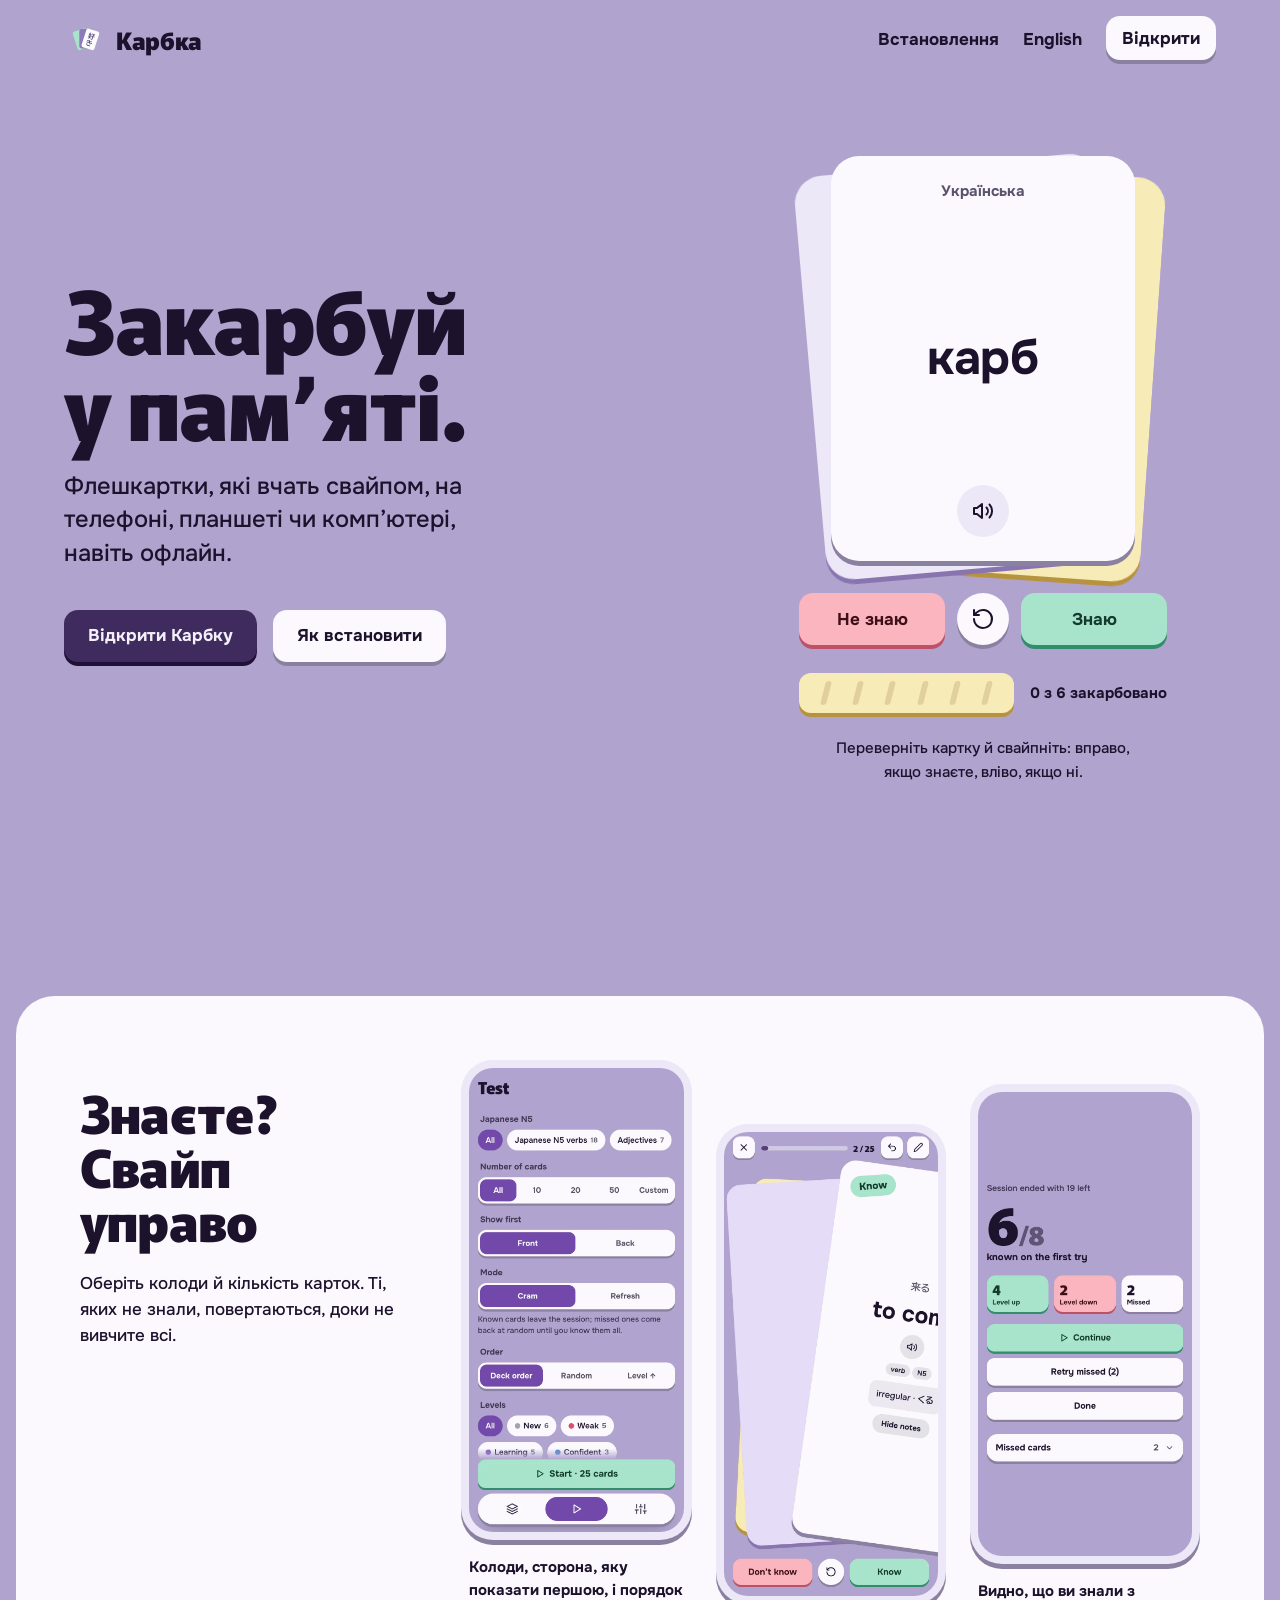
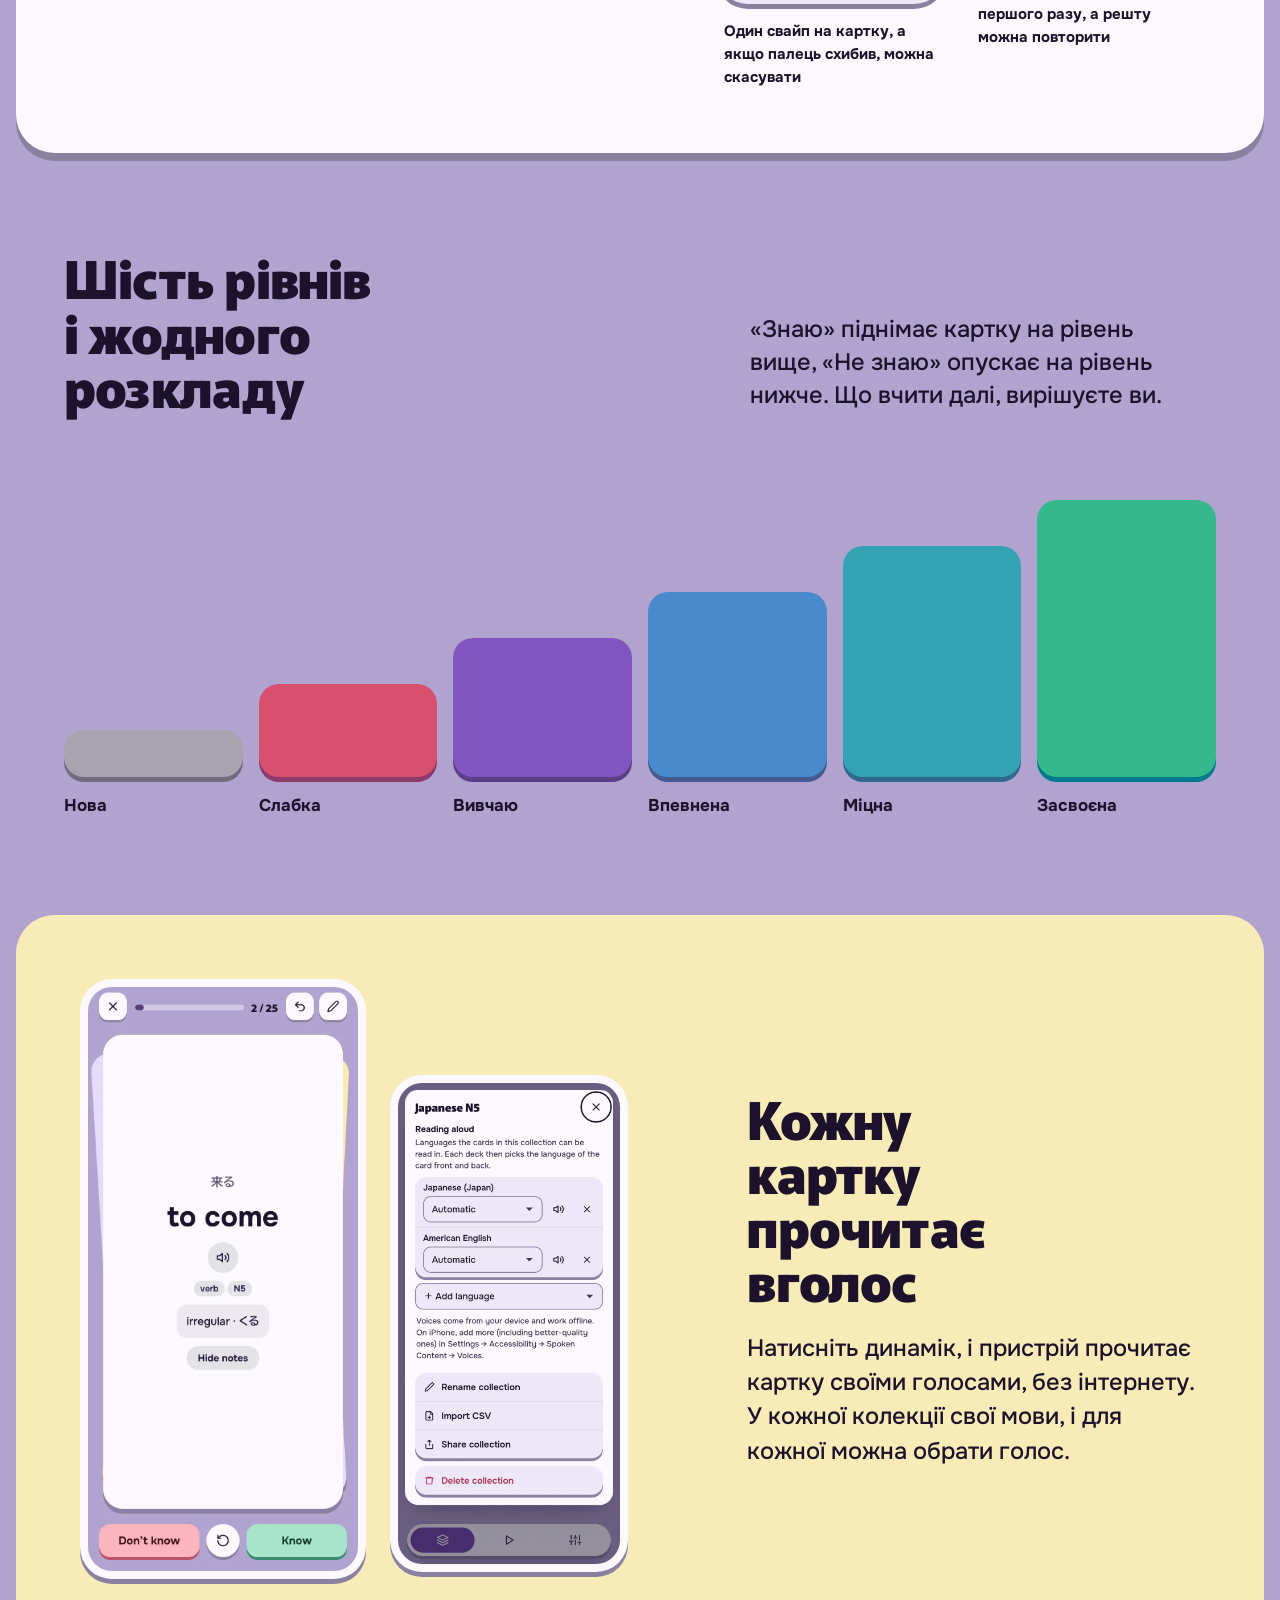
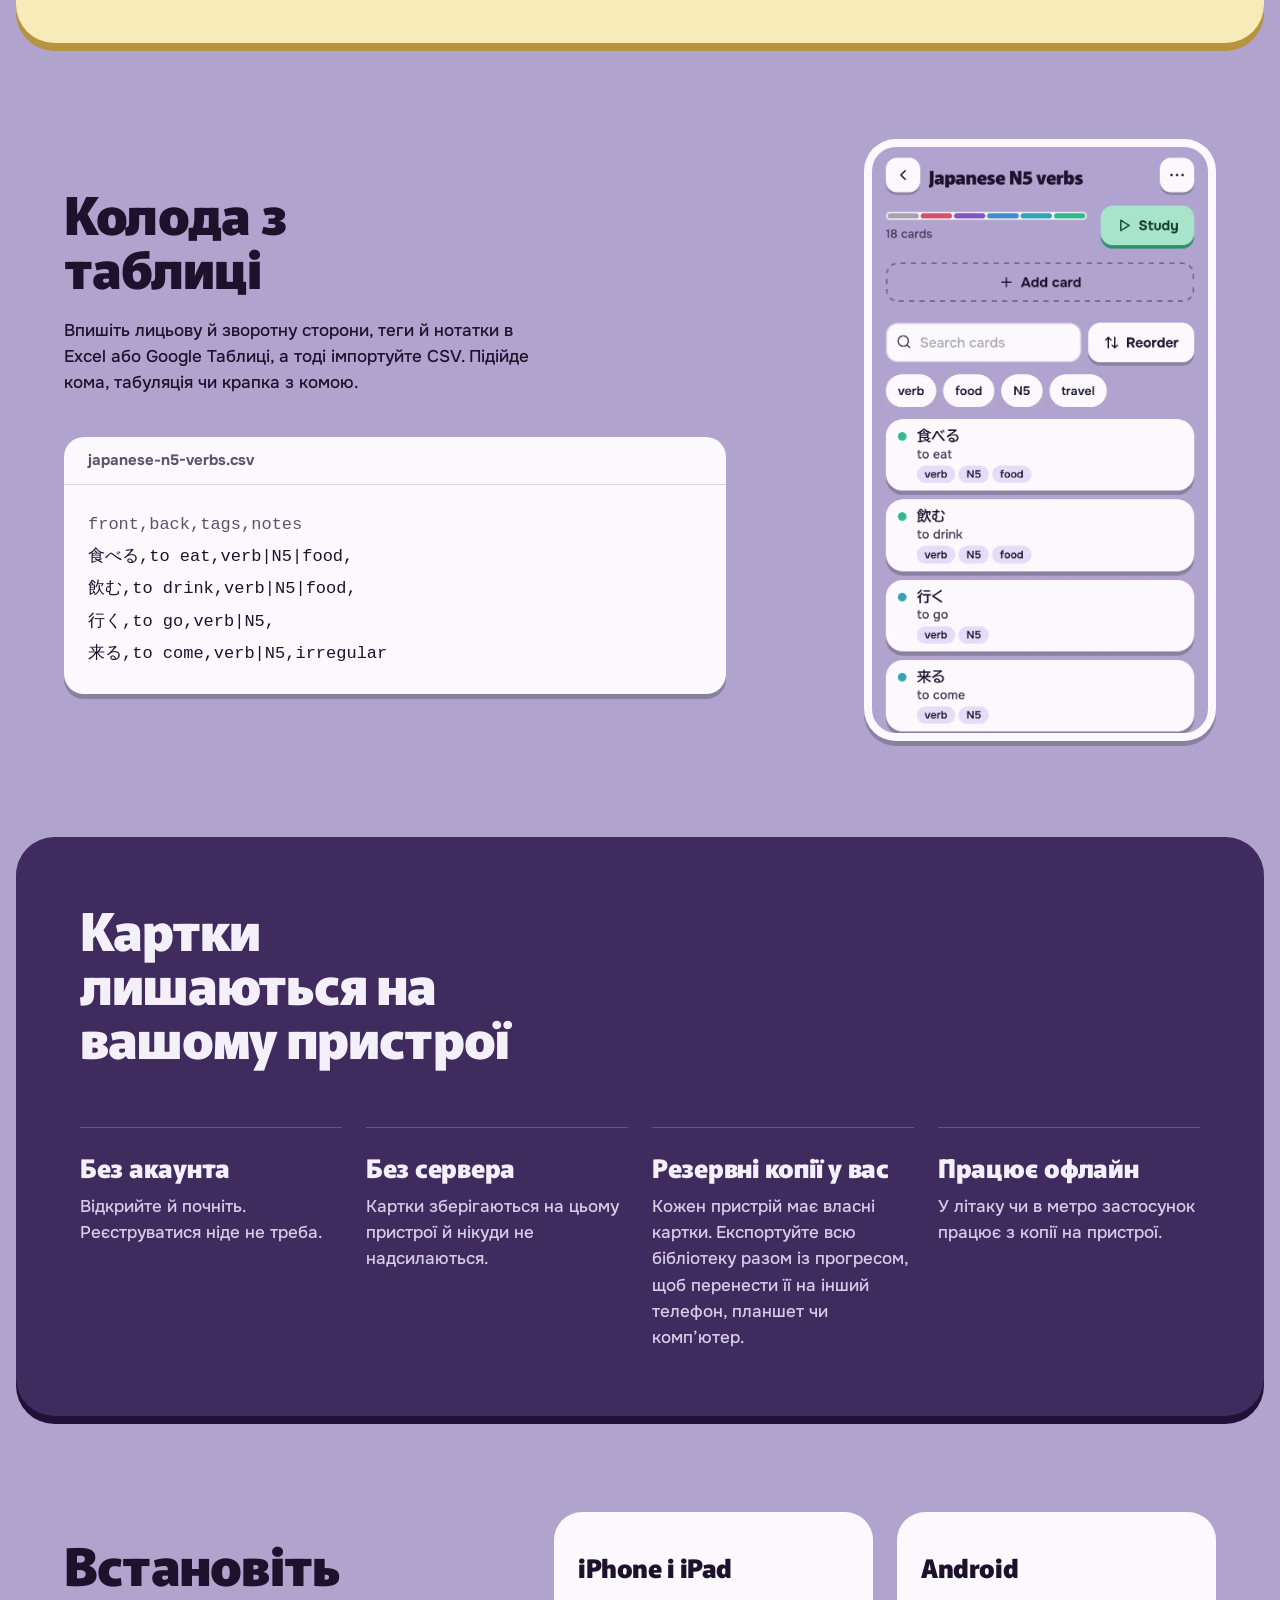
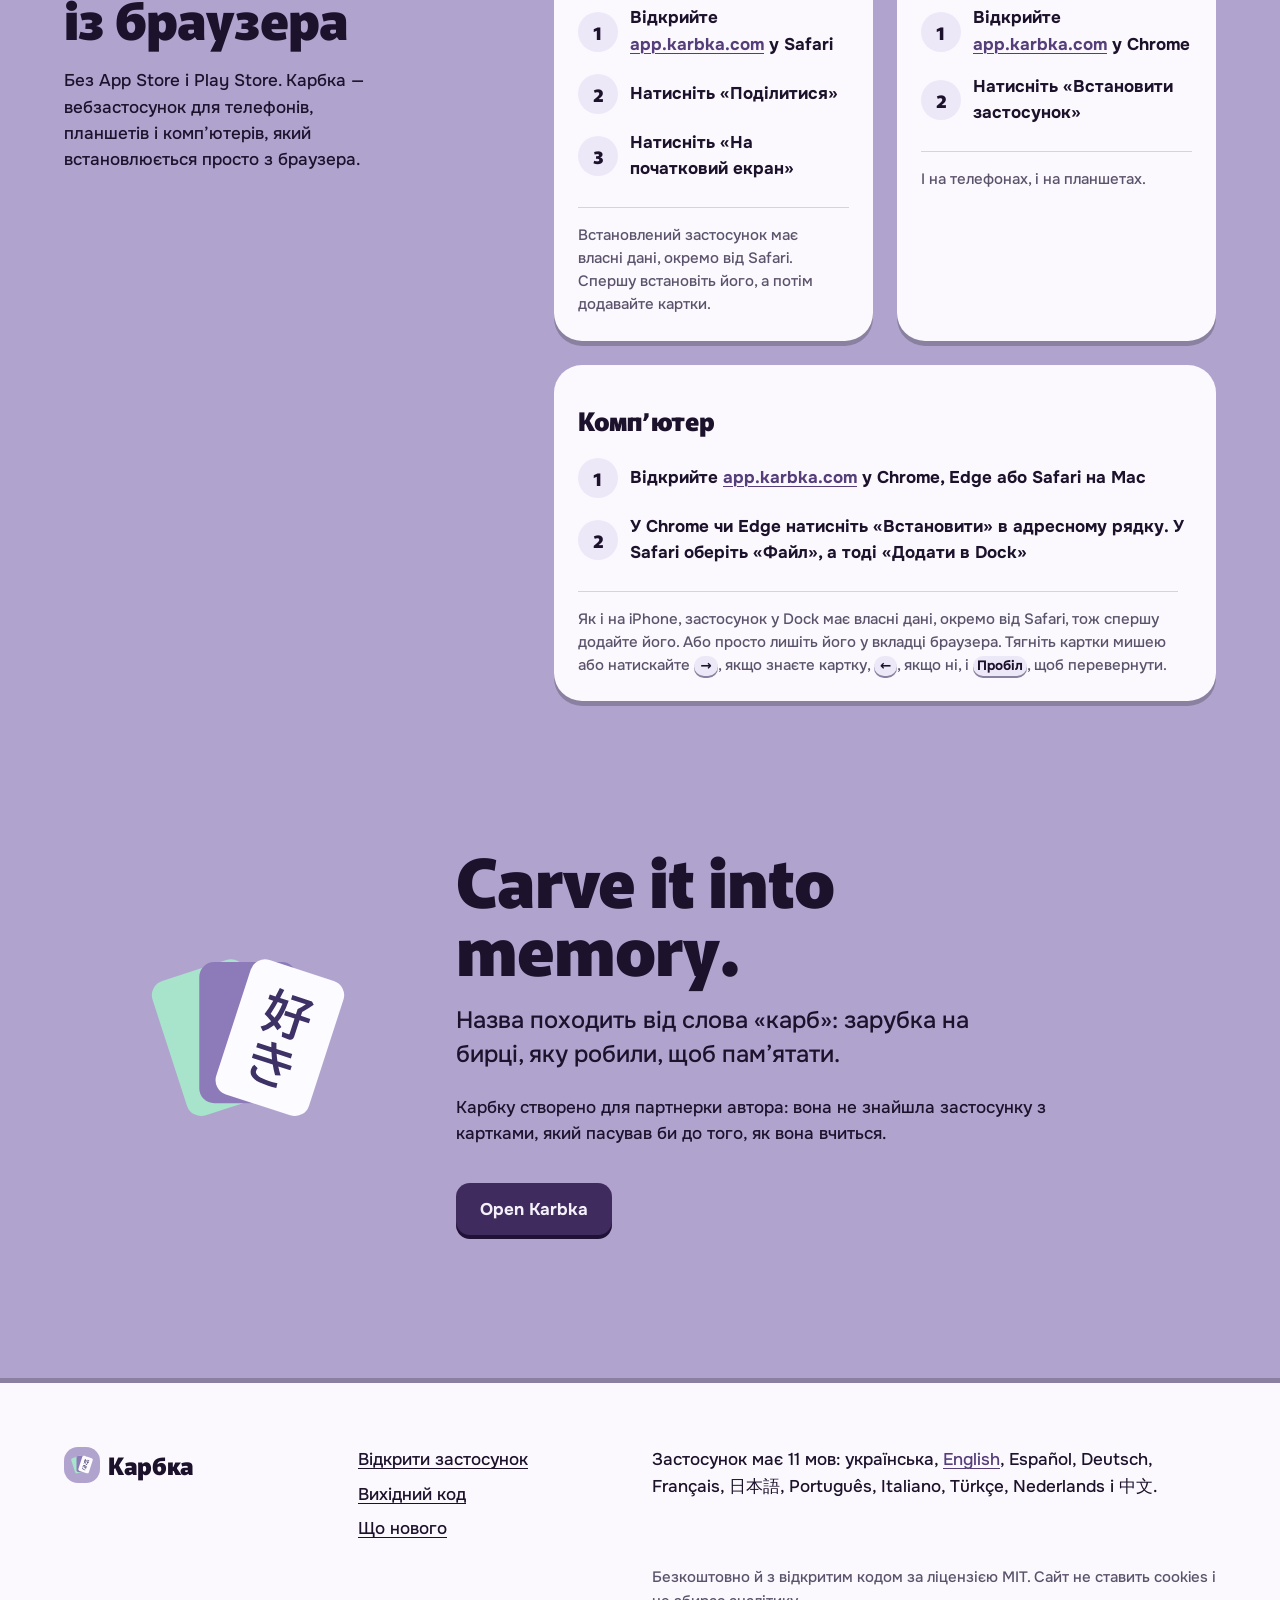
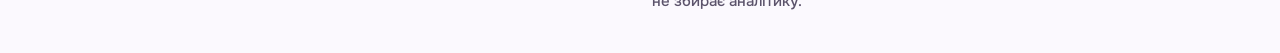
==== ua/index.html @ 61ed01a2 "Add the karbka.com landing page in English and Ukrainian A static page in the app's card-stock desig" ====
<!doctype html>
<html lang="uk">
<head>
  <meta charset="utf-8" />
  <meta name="viewport" content="width=device-width, initial-scale=1, viewport-fit=cover" />
  <title>Карбка, флешкартки, які вчать свайпом, навіть офлайн</title>
  <meta name="description" content="Карбка — безкоштовні флешкартки для телефона, планшета й компʼютера. Знаєте картку, свайп управо, не знаєте, вліво. Без акаунта, працює офлайн." />
  <meta name="robots" content="index, follow, max-image-preview:large, max-snippet:-1, max-video-preview:-1" />
  <meta name="author" content="Hlib Zinchenko" />
  <meta name="application-name" content="Карбка" />
  <meta name="apple-mobile-web-app-title" content="Карбка" />
  <meta name="format-detection" content="telephone=no" />
  <link rel="canonical" href="https://karbka.com/ua/" />
  <link rel="alternate" hreflang="en" href="https://karbka.com/" />
  <link rel="alternate" hreflang="uk" href="https://karbka.com/ua/" />
  <link rel="alternate" hreflang="x-default" href="https://karbka.com/" />
  <link rel="alternate" type="text/plain" href="/llms.txt" title="Karbka for language models" />
  <meta name="theme-color" content="#b0a3ce" />
  <meta name="color-scheme" content="light" />
  <link rel="icon" href="/favicon.svg" type="image/svg+xml" />
  <link rel="icon" href="/favicon.ico" sizes="32x32" />
  <link rel="apple-touch-icon" href="/img/apple-touch-icon-180x180.png" />
  <link rel="manifest" href="/site.webmanifest" />

  <meta property="og:type" content="website" />
  <meta property="og:site_name" content="Карбка" />
  <meta property="og:locale" content="uk_UA" />
  <meta property="og:locale:alternate" content="en_US" />
  <meta property="og:url" content="https://karbka.com/ua/" />
  <meta property="og:title" content="Карбка. Закарбуй у памʼяті." />
  <meta property="og:description" content="Флешкартки, які вчать свайпом, на телефоні, планшеті чи компʼютері, навіть офлайн. Безкоштовно, без акаунта, картки лишаються на вашому пристрої." />
  <meta property="og:image" content="https://karbka.com/img/og-image-uk.png" />
  <meta property="og:image:secure_url" content="https://karbka.com/img/og-image-uk.png" />
  <meta property="og:image:type" content="image/png" />
  <meta property="og:image:width" content="1200" />
  <meta property="og:image:height" content="630" />
  <meta property="og:image:alt" content="Карбка: три картки віялом, на верхній 好き, гасло «Закарбуй у памʼяті.» і слова Безкоштовно, Без акаунта, Офлайн." />
  <meta name="twitter:card" content="summary_large_image" />
  <meta name="twitter:title" content="Карбка. Закарбуй у памʼяті." />
  <meta name="twitter:description" content="Флешкартки, які вчать свайпом, на телефоні, планшеті чи компʼютері, навіть офлайн. Безкоштовно, без акаунта, картки лишаються на вашому пристрої." />
  <meta name="twitter:image" content="https://karbka.com/img/og-image-uk.png" />
  <meta name="twitter:image:alt" content="Карбка: три картки віялом, на верхній 好き, гасло «Закарбуй у памʼяті.» і слова Безкоштовно, Без акаунта, Офлайн." />

  <script type="application/ld+json">
  {
    "@context": "https://schema.org",
    "@graph": [
      {
        "@type": "WebSite",
        "@id": "https://karbka.com/#website",
        "url": "https://karbka.com/",
        "name": "Karbka",
        "alternateName": "Карбка",
        "inLanguage": [
          "en",
          "uk"
        ],
        "publisher": {
          "@id": "https://karbka.com/#author"
        }
      },
      {
        "@type": "WebPage",
        "@id": "https://karbka.com/ua/#webpage",
        "url": "https://karbka.com/ua/",
        "name": "Карбка, флешкартки, які вчать свайпом, навіть офлайн",
        "description": "Карбка — безкоштовні флешкартки для телефона, планшета й компʼютера. Знаєте картку, свайп управо, не знаєте, вліво. Без акаунта, працює офлайн.",
        "inLanguage": "uk",
        "isPartOf": {
          "@id": "https://karbka.com/#website"
        },
        "about": {
          "@id": "https://karbka.com/#app"
        },
        "mainEntity": {
          "@id": "https://karbka.com/#app"
        },
        "primaryImageOfPage": {
          "@type": "ImageObject",
          "url": "https://karbka.com/img/og-image-uk.png",
          "width": 1200,
          "height": 630
        },
        "dateModified": "2026-11-09"
      },
      {
        "@type": [
          "SoftwareApplication",
          "WebApplication"
        ],
        "@id": "https://karbka.com/#app",
        "name": "Карбка",
        "alternateName": "Karbka",
        "slogan": "Закарбуй у памʼяті.",
        "description": "Офлайн-флешкартки для телефонів, планшетів і компʼютерів, які встановлюються з браузера. Натисніть картку, щоб перевернути, і свайпніть управо, якщо знаєте, або вліво, якщо ні; на компʼютері тягніть мишею або натискайте стрілки. Без акаунта й без сервера: картки лишаються на вашому пристрої.",
        "url": "https://karbka.com/ua/",
        "installUrl": "https://app.karbka.com/",
        "applicationCategory": "EducationalApplication",
        "applicationSubCategory": "Flashcards",
        "operatingSystem": "iOS, iPadOS, Android, Windows, macOS, Linux",
        "browserRequirements": "Safari на iPhone і iPad, Chrome на телефонах і планшетах з Android, Chrome або Edge на компʼютері, Safari на Mac.",
        "isAccessibleForFree": true,
        "offers": {
          "@type": "Offer",
          "price": "0",
          "priceCurrency": "USD",
          "availability": "https://schema.org/InStock"
        },
        "featureList": [
          "Свайп управо, якщо знаєте картку, вліво, якщо ні, зі скасуванням",
          "Працює на телефонах, планшетах і компʼютерах; на компʼютері — мишею або з клавіатури",
          "Режим зубріння повертає пропущені картки, доки не вивчите всі",
          "Шість рівнів картки, від нової до засвоєної, без жорсткого розкладу",
          "Картки читаються вголос голосами пристрою, офлайн",
          "Колоди в колекціях, до 999 карток у колоді",
          "Імпорт і експорт CSV з Excel або Google Таблиць",
          "Резервна копія всієї бібліотеки з прогресом в одному файлі",
          "Працює офлайн, без акаунта й без сервера",
          "Інтерфейс 11 мовами"
        ],
        "inLanguage": [
          "en",
          "uk",
          "es",
          "de",
          "fr",
          "ja",
          "pt",
          "it",
          "tr",
          "nl",
          "zh"
        ],
        "image": "https://karbka.com/img/og-image-uk.png",
        "screenshot": [
          {
            "@type": "ImageObject",
            "url": "https://karbka.com/img/test-swipe.webp",
            "width": 390,
            "height": 844,
            "caption": "Картку свайпають управо, на ній позначка Know"
          },
          {
            "@type": "ImageObject",
            "url": "https://karbka.com/img/test-setup.webp",
            "width": 390,
            "height": 844,
            "caption": "Налаштування тесту: колоди, кількість карток, перша сторона, режим і порядок"
          },
          {
            "@type": "ImageObject",
            "url": "https://karbka.com/img/summary.webp",
            "width": 390,
            "height": 844,
            "caption": "Підсумок тесту: що ви знали з першого разу"
          },
          {
            "@type": "ImageObject",
            "url": "https://karbka.com/img/test-back.webp",
            "width": 390,
            "height": 844,
            "caption": "Зворот картки з кнопкою динаміка, тегами й нотаткою"
          },
          {
            "@type": "ImageObject",
            "url": "https://karbka.com/img/collection-settings.webp",
            "width": 390,
            "height": 844,
            "caption": "Налаштування колекції: мова й голос для кожної"
          },
          {
            "@type": "ImageObject",
            "url": "https://karbka.com/img/deck.webp",
            "width": 390,
            "height": 844,
            "caption": "Колода, імпортована з CSV, кожна картка зі своїми тегами"
          }
        ],
        "license": "https://opensource.org/licenses/MIT",
        "author": {
          "@id": "https://karbka.com/#author"
        },
        "publisher": {
          "@id": "https://karbka.com/#author"
        },
        "sameAs": [
          "https://app.karbka.com/",
          "https://github.com/hlib-zinchenko/karbka"
        ]
      },
      {
        "@type": "SoftwareSourceCode",
        "@id": "https://karbka.com/#source",
        "name": "Karbka source code",
        "codeRepository": "https://github.com/hlib-zinchenko/karbka",
        "programmingLanguage": [
          "TypeScript",
          "Svelte"
        ],
        "license": "https://opensource.org/licenses/MIT",
        "author": {
          "@id": "https://karbka.com/#author"
        },
        "targetProduct": {
          "@id": "https://karbka.com/#app"
        }
      },
      {
        "@type": "Person",
        "@id": "https://karbka.com/#author",
        "name": "Hlib Zinchenko",
        "url": "https://github.com/hlib-zinchenko"
      }
    ]
  }
  </script>

  <link rel="preload" href="/fonts/murecho-cyrillic-wght-normal.woff2" as="font" type="font/woff2" crossorigin />
  <link rel="preload" href="/fonts/onest-cyrillic-wght-normal.woff2" as="font" type="font/woff2" crossorigin />
  <link rel="stylesheet" href="/styles.css" />
  <script>document.documentElement.classList.add('js');</script>
  <script src="/site.js" defer></script>
</head>
<body>
  <a class="skip" href="#main">Перейти до змісту</a>

  <header class="nav wrap">
    <a class="brand" href="/ua/" aria-label="Карбка, головна">
      <img src="/img/icon.svg" width="44" height="44" alt="" />
      <span>Карбка</span>
    </a>
    <nav class="nav-links" aria-label="Головне">
      <a class="nav-install" href="#install">Встановлення</a>
      <a class="nav-lang" href="/" hreflang="en" lang="en">English</a>
      <a class="btn btn-small" href="https://app.karbka.com/">Відкрити</a>
    </nav>
  </header>

  <main id="main">
    <!-- Hero: the headline beside a deck the visitor can study. Ukrainian copy of /index.html; keep the two in step. -->
    <section class="hero wrap" aria-labelledby="hero-h">
      <div class="hero-copy">
        <h1 id="hero-h">Закарбуй у памʼяті.</h1>
        <p class="lede">Флешкартки, які вчать свайпом, на телефоні, планшеті чи компʼютері, навіть офлайн.</p>
        <div class="actions">
          <a class="btn btn-primary" href="https://app.karbka.com/">Відкрити Карбку</a>
          <a class="btn" href="#install">Як встановити</a>
        </div>
      </div>

      <figure class="demo" data-demo>
        <div class="deck" data-deck data-back-lang="uk-UA">
          <div class="card" data-lang="uk-UA">
            <div class="card-inner">
              <div class="face face-front">
                <span class="card-lang">Українська</span>
                <span class="card-word">карб</span>
              </div>
              <div class="face face-back">
                <span class="card-hint">карб</span>
                <span class="card-word card-word-back">зарубка на бирці, щоб памʼятати</span>
                <span class="tags"><span>іменник</span></span>
              </div>
            </div>
          </div>
          <div class="card" data-lang="ja-JP">
            <div class="card-inner">
              <div class="face face-front">
                <span class="card-lang">Японська</span>
                <span class="card-word" lang="ja">好き</span>
              </div>
              <div class="face face-back">
                <span class="card-hint" lang="ja">すき</span>
                <span class="card-word card-word-back">улюблений, до вподоби</span>
                <span class="tags"><span>прикметник</span><span>N5</span></span>
              </div>
            </div>
          </div>
          <div class="card" data-lang="es-ES">
            <div class="card-inner">
              <div class="face face-front">
                <span class="card-lang">Іспанська</span>
                <span class="card-word" lang="es">recordar</span>
              </div>
              <div class="face face-back">
                <span class="card-hint" lang="es">recordar</span>
                <span class="card-word card-word-back">памʼятати, згадувати</span>
                <span class="tags"><span>дієслово</span></span>
              </div>
            </div>
          </div>
          <div class="card" data-lang="de-DE">
            <div class="card-inner">
              <div class="face face-front">
                <span class="card-lang">Німецька</span>
                <span class="card-word" lang="de">das Gedächtnis</span>
              </div>
              <div class="face face-back">
                <span class="card-hint" lang="de">das Gedächtnis</span>
                <span class="card-word card-word-back">памʼять</span>
                <span class="tags"><span>іменник</span></span>
              </div>
            </div>
          </div>
          <div class="card" data-lang="fr-FR">
            <div class="card-inner">
              <div class="face face-front">
                <span class="card-lang">Французька</span>
                <span class="card-word" lang="fr">par cœur</span>
              </div>
              <div class="face face-back">
                <span class="card-hint" lang="fr">par cœur</span>
                <span class="card-word card-word-back">напамʼять</span>
                <span class="tags"><span>вираз</span></span>
              </div>
            </div>
          </div>
          <div class="card" data-lang="en-US">
            <div class="card-inner">
              <div class="face face-front">
                <span class="card-lang">Англійська</span>
                <span class="card-word" lang="en">carve into memory</span>
              </div>
              <div class="face face-back">
                <span class="card-hint" lang="en">carve into memory</span>
                <span class="card-word card-word-back">закарбувати</span>
                <span class="tags"><span>дієслово</span></span>
              </div>
            </div>
          </div>

          <div class="deck-done" data-done hidden>
            <p class="deck-done-title">Усі шість закарбовано.</p>
            <p>Тепер створіть колоду зі своїх слів.</p>
            <button class="btn btn-mint" type="button" data-restart>Ще раз</button>
          </div>

          <button class="speak" type="button" data-speak aria-label="Прочитати картку вголос" hidden>
            <svg viewBox="0 0 24 24" width="24" height="24" aria-hidden="true"><path d="M11 5 6 9H3v6h3l5 4z" /><path d="M15.5 8.5a5 5 0 0 1 0 7" /><path d="M18.5 5.5a9.5 9.5 0 0 1 0 13" /></svg>
          </button>
        </div>

        <div class="demo-controls" data-controls>
          <button class="btn btn-rose" type="button" data-answer="miss">Не знаю</button>
          <button class="btn btn-round" type="button" data-flip aria-label="Перевернути картку">
            <svg viewBox="0 0 24 24" width="24" height="24" aria-hidden="true"><path d="M3 12a9 9 0 1 0 2.6-6.4L3 8" /><path d="M3 3v5h5" /></svg>
          </button>
          <button class="btn btn-mint" type="button" data-answer="know">Знаю</button>
        </div>

        <div class="tally" data-tally role="progressbar" aria-label="Закарбовані картки" aria-valuemin="0" aria-valuemax="6" aria-valuenow="0">
          <div class="stick" data-stick aria-hidden="true"></div>
          <span class="tally-count" data-count>0 з 6 закарбовано</span>
        </div>

        <figcaption>Переверніть картку й свайпніть: вправо, якщо знаєте, вліво, якщо ні.</figcaption>
        <p class="visually-hidden" aria-live="polite" data-status></p>
      </figure>
    </section>

    <!-- A study session, in the app's own screenshots. -->
    <section class="sheet study" aria-labelledby="study-h">
      <div class="study-head">
        <h2 id="study-h">Знаєте? Свайп управо</h2>
        <p>Оберіть колоди й кількість карток. Ті, яких не знали, повертаються, доки не вивчите всі.</p>
      </div>
      <ol class="shots">
        <li>
          <figure class="shot">
            <img src="/img/test-setup.webp" width="390" height="844" loading="lazy" alt="Налаштування тесту: колоди, кількість карток, перша сторона, режим і порядок" />
          </figure>
          <p class="shot-caption">Колоди, сторона, яку показати першою, і порядок</p>
        </li>
        <li>
          <figure class="shot">
            <img src="/img/test-swipe.webp" width="390" height="844" loading="lazy" alt="Картку свайпають управо, на ній позначка Know" />
          </figure>
          <p class="shot-caption">Один свайп на картку, а якщо палець схибив, можна скасувати</p>
        </li>
        <li>
          <figure class="shot">
            <img src="/img/summary.webp" width="390" height="844" loading="lazy" alt="Підсумок: 6 з 8 знали з першого разу, кнопки Continue і Retry missed" />
          </figure>
          <p class="shot-caption">Видно, що ви знали з першого разу, а решту можна повторити</p>
        </li>
      </ol>
    </section>

    <!-- The six levels, drawn as the stairs a card climbs. -->
    <section class="levels wrap" aria-labelledby="levels-h">
      <div class="levels-head">
        <h2 id="levels-h">Шість рівнів і жодного розкладу</h2>
        <p>«Знаю» піднімає картку на рівень вище, «Не знаю» опускає на рівень нижче. Що вчити далі, вирішуєте ви.</p>
      </div>
      <ol class="stairs" aria-label="Рівні картки, від нової до засвоєної">
        <li style="--n: 1" class="lv lv0"><span class="step" aria-hidden="true"></span><span class="step-name">Нова</span></li>
        <li style="--n: 2" class="lv lv1"><span class="step" aria-hidden="true"></span><span class="step-name">Слабка</span></li>
        <li style="--n: 3" class="lv lv2"><span class="step" aria-hidden="true"></span><span class="step-name">Вивчаю</span></li>
        <li style="--n: 4" class="lv lv3"><span class="step" aria-hidden="true"></span><span class="step-name">Впевнена</span></li>
        <li style="--n: 5" class="lv lv4"><span class="step" aria-hidden="true"></span><span class="step-name">Міцна</span></li>
        <li style="--n: 6" class="lv lv5"><span class="step" aria-hidden="true"></span><span class="step-name">Засвоєна</span></li>
      </ol>
    </section>

    <!-- Reading aloud. -->
    <section class="sheet sheet-butter aloud" aria-labelledby="aloud-h">
      <div class="aloud-shots">
        <figure class="shot shot-lead">
          <img src="/img/test-back.webp" width="390" height="844" loading="lazy" alt="Зворот картки: to come, кнопка динаміка, теги й нотатка" />
        </figure>
        <figure class="shot shot-side">
          <img src="/img/collection-settings.webp" width="390" height="844" loading="lazy" alt="Налаштування колекції: японська й американська англійська, для кожної свій голос" />
        </figure>
      </div>
      <div class="aloud-copy">
        <h2 id="aloud-h">Кожну картку прочитає вголос</h2>
        <p>Натисніть динамік, і пристрій прочитає картку своїми голосами, без інтернету. У кожної колекції свої мови, і для кожної можна обрати голос.</p>
      </div>
    </section>

    <!-- CSV import: the file, and the deck it becomes. -->
    <section class="csv wrap" aria-labelledby="csv-h">
      <div class="csv-head">
        <h2 id="csv-h">Колода з таблиці</h2>
        <p>Впишіть лицьову й зворотну сторони, теги й нотатки в Excel або Google Таблиці, а тоді імпортуйте CSV. Підійде кома, табуляція чи крапка з комою.</p>
      </div>
      <figure class="csv-file">
        <figcaption>japanese-n5-verbs.csv</figcaption>
        <pre><code><span class="csv-row csv-header">front,back,tags,notes</span>
<span class="csv-row" lang="ja">食べる,to eat,verb|N5|food,</span>
<span class="csv-row" lang="ja">飲む,to drink,verb|N5|food,</span>
<span class="csv-row" lang="ja">行く,to go,verb|N5,</span>
<span class="csv-row" lang="ja">来る,to come,verb|N5,irregular</span></code></pre>
      </figure>
      <figure class="shot shot-deck">
        <img src="/img/deck.webp" width="390" height="844" loading="lazy" alt="Імпортована колода японських дієслів N5: to eat, to drink, to go, to come, кожне зі своїми тегами" />
      </figure>
    </section>

    <!-- Privacy, in plain facts. -->
    <section class="sheet sheet-plum private" aria-labelledby="private-h">
      <h2 id="private-h">Картки лишаються на вашому пристрої</h2>
      <dl class="facts">
        <div>
          <dt>Без акаунта</dt>
          <dd>Відкрийте й почніть. Реєструватися ніде не треба.</dd>
        </div>
        <div>
          <dt>Без сервера</dt>
          <dd>Картки зберігаються на цьому пристрої й нікуди не надсилаються.</dd>
        </div>
        <div>
          <dt>Резервні копії у вас</dt>
          <dd>Кожен пристрій має власні картки. Експортуйте всю бібліотеку разом із прогресом, щоб перенести її на інший телефон, планшет чи компʼютер.</dd>
        </div>
        <div>
          <dt>Працює офлайн</dt>
          <dd>У літаку чи в метро застосунок працює з копії на пристрої.</dd>
        </div>
      </dl>
    </section>

    <!-- Install: the job of the page. -->
    <section class="install wrap" id="install" aria-labelledby="install-h">
      <div class="install-head">
        <h2 id="install-h">Встановіть із браузера</h2>
        <p>Без App Store і Play Store. Карбка — вебзастосунок для телефонів, планшетів і компʼютерів, який встановлюється просто з браузера.</p>
      </div>
      <div class="platforms">
        <section class="panel platform" aria-labelledby="ios-h">
          <h3 id="ios-h">iPhone і iPad</h3>
          <ol class="steps">
            <li><span>Відкрийте <a href="https://app.karbka.com/">app.karbka.com</a> у Safari</span></li>
            <li><span>Натисніть «Поділитися»</span></li>
            <li><span>Натисніть «На початковий екран»</span></li>
          </ol>
          <p class="platform-note">Встановлений застосунок має власні дані, окремо від Safari. Спершу встановіть його, а потім додавайте картки.</p>
        </section>
        <section class="panel platform" aria-labelledby="android-h">
          <h3 id="android-h">Android</h3>
          <ol class="steps">
            <li><span>Відкрийте <a href="https://app.karbka.com/">app.karbka.com</a> у Chrome</span></li>
            <li><span>Натисніть «Встановити застосунок»</span></li>
          </ol>
          <p class="platform-note">І на телефонах, і на планшетах.</p>
        </section>
        <section class="panel platform platform-wide" aria-labelledby="computer-h">
          <h3 id="computer-h">Компʼютер</h3>
          <ol class="steps">
            <li><span>Відкрийте <a href="https://app.karbka.com/">app.karbka.com</a> у Chrome, Edge або Safari на Mac</span></li>
            <li><span>У Chrome чи Edge натисніть «Встановити» в адресному рядку. У Safari оберіть «Файл», а тоді «Додати в Dock»</span></li>
          </ol>
          <p class="platform-note">Як і на iPhone, застосунок у Dock має власні дані, окремо від Safari, тож спершу додайте його. Або просто лишіть його у вкладці браузера. Тягніть картки мишею або натискайте <kbd>→</kbd>, якщо знаєте картку, <kbd>←</kbd>, якщо ні, і <kbd>Пробіл</kbd>, щоб перевернути.</p>
        </section>
      </div>
    </section>

    <!-- Close: the name, and the action once more. -->
    <section class="close wrap" aria-labelledby="close-h">
      <img class="close-icon" src="/img/icon.svg" width="240" height="240" alt="" loading="lazy" />
      <div class="close-copy">
        <h2 id="close-h" lang="en">Carve it into memory.</h2>
        <p class="close-name">Назва походить від слова «карб»: зарубка на бирці, яку робили, щоб памʼятати.</p>
        <p>Карбку створено для партнерки автора: вона не знайшла застосунку з картками, який пасував би до того, як вона вчиться.</p>
        <a class="btn btn-primary" href="https://app.karbka.com/">Open Karbka</a>
      </div>
    </section>
  </main>

  <footer class="footer">
    <div class="wrap footer-inner">
      <a class="brand" href="/ua/" aria-label="Карбка, головна">
        <img src="/img/icon.svg" width="36" height="36" alt="" />
        <span>Карбка</span>
      </a>
      <ul class="footer-links">
        <li><a href="https://app.karbka.com/">Відкрити застосунок</a></li>
        <li><a href="https://github.com/hlib-zinchenko/karbka">Вихідний код</a></li>
        <li><a href="https://github.com/hlib-zinchenko/karbka/releases">Що нового</a></li>
      </ul>
      <p class="footer-langs">Застосунок має 11 мов: українська, <a href="/" hreflang="en" lang="en">English</a>, <span lang="es">Español</span>, <span lang="de">Deutsch</span>, <span lang="fr">Français</span>, <span lang="ja">日本語</span>, <span lang="pt">Português</span>, <span lang="it">Italiano</span>, <span lang="tr">Türkçe</span>, <span lang="nl">Nederlands</span> і <span lang="zh">中文</span>.</p>
      <p class="footer-small">Безкоштовно й з відкритим кодом за ліцензією MIT. Сайт не ставить cookies і не збирає аналітику.</p>
    </div>
  </footer>
</body>
</html>
---- styles.css ----
/* Hallmark · v2.0.0 · theme: custom · idea: "a table of card stock: every section is a paper tile pressed onto Karbka's lavender, and the first one is a deck you can study" · vibe: "pressed paper tiles on lavender, warm and plain" · genre: playful · job: try (open the web app, install it) · posture: full palette (lavender field, paper tiles, one butter and one plum sheet; mint and rose only mean know and don't know) · axes: mid/grotesk-heavy/chromatic-violet · faces: Murecho 900 display, Onest 500/700 body, system mono for the CSV only (all inherited from the app) · hero: the headline beside a deck you can flip, swipe and hear · nav: wordmark left, two text links and one paper tile, no rule · footer: a paper strip with links, the interface languages and the licence · signature: the deck that carves a notch into a tally stick for every card you know · imagery: screenshots 6 (the app's own README set, captured by its Playwright script) · deal: none (custom; palette from the app's light theme, src/app.css) */
/* Hallmark · pre-emit critique: P4 H4 E4 S5 R4 V4 · weakest: P, a privacy band is a familiar move; kept it to four plain facts in the app's own words and set it on the plum the app uses for its main button */
/* waive 84: the hero deck is a working sample of the swipe, the thing a visitor came to try, not a mock of a screen; six real screenshots carry the sections below */
/* waive 42: the nav is wordmark, links and a tile because the page has one destination (the app) and one anchor (install); named above */

/* ---------- Fonts (self-hosted, same files as the app) ---------- */
@font-face {
  font-family: 'Murecho Variable';
  font-style: normal;
  font-display: swap;
  font-weight: 100 900;
  src: url(/fonts/murecho-cyrillic-wght-normal.woff2) format('woff2-variations');
  unicode-range: U+0301, U+0400-045F, U+0490-0491, U+04B0-04B1, U+2116;
}
@font-face {
  font-family: 'Murecho Variable';
  font-style: normal;
  font-display: swap;
  font-weight: 100 900;
  src: url(/fonts/murecho-latin-ext-wght-normal.woff2) format('woff2-variations');
  unicode-range: U+0100-02BA, U+02BD-02C5, U+02C7-02CC, U+02CE-02D7, U+02DD-02FF, U+0304, U+0308, U+0329, U+1D00-1DBF, U+1E00-1E9F, U+1EF2-1EFF, U+2020, U+20A0-20AB, U+20AD-20C0, U+2113, U+2C60-2C7F, U+A720-A7FF;
}
@font-face {
  font-family: 'Murecho Variable';
  font-style: normal;
  font-display: swap;
  font-weight: 100 900;
  src: url(/fonts/murecho-latin-wght-normal.woff2) format('woff2-variations');
  unicode-range: U+0000-00FF, U+0131, U+0152-0153, U+02BB-02BC, U+02C6, U+02DA, U+02DC, U+0304, U+0308, U+0329, U+2000-206F, U+20AC, U+2122, U+2191, U+2193, U+2212, U+2215, U+FEFF, U+FFFD;
}
@font-face {
  font-family: 'Onest Variable';
  font-style: normal;
  font-display: swap;
  font-weight: 100 900;
  src: url(/fonts/onest-cyrillic-wght-normal.woff2) format('woff2-variations');
  unicode-range: U+0301, U+0400-045F, U+0490-0491, U+04B0-04B1, U+2116;
}
@font-face {
  font-family: 'Onest Variable';
  font-style: normal;
  font-display: swap;
  font-weight: 100 900;
  src: url(/fonts/onest-latin-ext-wght-normal.woff2) format('woff2-variations');
  unicode-range: U+0100-02BA, U+02BD-02C5, U+02C7-02CC, U+02CE-02D7, U+02DD-02FF, U+0304, U+0308, U+0329, U+1D00-1DBF, U+1E00-1E9F, U+1EF2-1EFF, U+2020, U+20A0-20AB, U+20AD-20C0, U+2113, U+2C60-2C7F, U+A720-A7FF;
}
@font-face {
  font-family: 'Onest Variable';
  font-style: normal;
  font-display: swap;
  font-weight: 100 900;
  src: url(/fonts/onest-latin-wght-normal.woff2) format('woff2-variations');
  unicode-range: U+0000-00FF, U+0131, U+0152-0153, U+02BB-02BC, U+02C6, U+02DA, U+02DC, U+0304, U+0308, U+0329, U+2000-206F, U+20AC, U+2122, U+2191, U+2193, U+2212, U+2215, U+FEFF, U+FFFD;
}

/* ---------- Tokens: the app's light theme (flashcards-pwa src/app.css) ---------- */
:root {
  color-scheme: light;

  /* Lavender #B0A3CE is the brand and the ground. */
  --bg: #b0a3ce;
  --surface: oklch(98.5% 0.006 300);
  --surface-edge: oklch(62% 0.05 300);
  --surface-2: oklch(94% 0.022 300);
  --text: oklch(21% 0.05 300);
  --muted-2: oklch(46% 0.04 300);
  --border: oklch(87% 0.025 300);
  --accent: oklch(42% 0.1 300);
  --accent-edge: oklch(60% 0.09 300);
  --primary: oklch(34% 0.09 300);
  --primary-edge: oklch(22% 0.07 300);
  --on-primary: oklch(96% 0.012 300);
  --on-primary-2: oklch(86% 0.04 300);
  --primary-rule: oklch(48% 0.08 300);
  --butter: oklch(94% 0.07 98);
  --butter-edge: oklch(68% 0.11 85);
  --notch: oklch(42% 0.07 75);
  --notch-faint: oklch(86% 0.07 92);
  --mint: #a8e4cb;
  --mint-edge: oklch(58% 0.1 166);
  --on-mint: #143b2d;
  --rose: oklch(84% 0.08 10);
  --rose-edge: oklch(58% 0.14 10);
  --on-rose: #3d1019;
  --code-header: oklch(46% 0.04 300);

  /* Card levels, violet into mint. */
  --lv0: oklch(72% 0.02 300);
  --lv1: oklch(62% 0.17 10);
  --lv2: oklch(55% 0.16 300);
  --lv3: oklch(62% 0.12 250);
  --lv4: oklch(66% 0.1 210);
  --lv5: oklch(70% 0.13 166);

  --focus: var(--text);

  --font-ui: 'Onest Variable', 'Hiragino Sans', 'Hiragino Kaku Gothic ProN', 'Noto Sans JP', 'Yu Gothic UI', system-ui, sans-serif;
  --font-head: 'Murecho Variable', 'Hiragino Sans', 'Noto Sans JP', system-ui, sans-serif;
  --font-mono: ui-monospace, 'SF Mono', Menlo, Consolas, 'Hiragino Sans', 'Noto Sans JP', monospace;

  /* Type */
  --text-display: clamp(3rem, 1rem + 5.6vw, 6.5rem);
  --text-statement: clamp(2.5rem, 1.5rem + 3.4vw, 4.5rem);
  --text-section: clamp(2.25rem, 1.5rem + 2.2vw, 3.5rem);
  --text-title: clamp(1.375rem, 1.2rem + 0.5vw, 1.75rem);
  --text-lede: clamp(1.1875rem, 1rem + 0.6vw, 1.5rem);
  --text-body: 1.0625rem;
  --text-small: 0.9375rem;
  --text-card: clamp(2.25rem, 1.8rem + 1.6vw, 3rem);

  /* Space */
  --space-3xs: 2px;
  --space-2xs: 4px;
  --space-xs: 8px;
  --space-sm: 12px;
  --space-md: 16px;
  --space-lg: 24px;
  --space-xl: 40px;
  --space-2xl: 64px;
  --space-3xl: 96px;
  --space-4xl: 144px;

  /* Layout */
  --container: 1360px;
  --gutter: clamp(16px, 5vw, 64px);
  --sheet-pad: clamp(24px, 5vw, 64px);
  --nav-h: 5rem;

  /* Card stock: a solid edge below instead of a soft shadow. */
  --edge: 5px;
  --edge-sheet: 8px;
  --radius-sm: 14px;
  --radius: 20px;
  --radius-card: 28px;
  --radius-shot: 32px;
  --radius-sheet: clamp(28px, 3vw, 44px);

  /* Motion */
  --ease-out: cubic-bezier(0.22, 1, 0.36, 1);
  --ease-in: cubic-bezier(0.55, 0, 1, 0.45);
  --ease-in-out: cubic-bezier(0.65, 0, 0.35, 1);
  --dur-micro: 120ms;
  --dur-short: 220ms;
  --dur-long: 420ms;
}

/* ---------- Base ---------- */
*,
*::before,
*::after {
  box-sizing: border-box;
}

html {
  overflow-x: clip;
  -webkit-text-size-adjust: 100%;
  text-size-adjust: 100%;
  scroll-behavior: smooth;
  scroll-padding-top: var(--space-lg);
}

body {
  overflow-x: clip;
  margin: 0;
  background: var(--bg);
  color: var(--text);
  font: 500 var(--text-body)/1.55 var(--font-ui);
  font-synthesis: none;
  -webkit-font-smoothing: antialiased;
  padding-bottom: env(safe-area-inset-bottom, 0px);
}

img,
svg {
  display: block;
  max-width: 100%;
}

h1,
h2,
h3 {
  margin: 0;
  font-family: var(--font-head);
  font-weight: 900;
  letter-spacing: -0.015em;
  text-wrap: balance;
  overflow-wrap: break-word;
  min-width: 0;
}

h1 {
  font-size: var(--text-display);
  line-height: 0.98;
  max-width: 11ch;
}

h2 {
  font-size: var(--text-section);
  line-height: 1.04;
  max-width: 16ch;
}

h3 {
  font-size: var(--text-title);
  line-height: 1.15;
}

p {
  margin: 0;
  text-wrap: pretty;
  max-width: 60ch;
}

a {
  color: var(--accent);
  text-underline-offset: 0.18em;
  text-decoration-thickness: 0.08em;
}

::selection {
  background: var(--mint);
  color: var(--on-mint);
}

:where(a, button, [tabindex]):focus-visible {
  outline: 3px solid var(--focus);
  outline-offset: 3px;
}

[hidden] {
  display: none !important;
}

.visually-hidden {
  position: absolute;
  width: 1px;
  height: 1px;
  overflow: hidden;
  clip: rect(0 0 0 0);
  white-space: nowrap;
}

.skip {
  position: absolute;
  z-index: 600;
  left: var(--space-md);
  top: var(--space-md);
  padding: var(--space-sm) var(--space-md);
  border-radius: var(--radius-sm);
  background: var(--surface);
  color: var(--text);
  font-weight: 700;
  transform: translateY(-200%);
}
.skip:focus-visible {
  transform: none;
}

.wrap {
  width: 100%;
  max-width: var(--container);
  margin-inline: auto;
  padding-inline: var(--gutter);
}

/* ---------- Buttons: pressed tiles, as in the app ---------- */
.btn {
  --tile: var(--surface);
  --tile-edge: var(--surface-edge);
  --tile-ink: var(--text);
  display: inline-flex;
  align-items: center;
  justify-content: center;
  gap: var(--space-xs);
  min-height: 52px;
  margin-bottom: var(--space-2xs);
  padding: 0 var(--space-lg);
  border: 0;
  border-radius: var(--radius-sm);
  background: var(--tile);
  box-shadow: 0 var(--space-2xs) 0 var(--tile-edge);
  color: var(--tile-ink);
  font: 700 var(--text-body)/1 var(--font-ui);
  text-decoration: none;
  white-space: nowrap;
  cursor: pointer;
  user-select: none;
  -webkit-tap-highlight-color: transparent;
  touch-action: manipulation;
  transition: transform var(--dur-micro) var(--ease-out), box-shadow var(--dur-micro) var(--ease-out);
}
@media (hover: hover) {
  .btn:hover {
    transform: translateY(-1px);
    box-shadow: 0 5px 0 var(--tile-edge);
  }
}
.btn:active {
  transform: translateY(3px);
  box-shadow: 0 1px 0 var(--tile-edge);
}
.btn:disabled {
  opacity: 0.55;
  cursor: not-allowed;
  transform: none;
  box-shadow: 0 var(--space-2xs) 0 var(--tile-edge);
}
.btn-primary {
  --tile: var(--primary);
  --tile-edge: var(--primary-edge);
  --tile-ink: var(--on-primary);
}
.btn-mint {
  --tile: var(--mint);
  --tile-edge: var(--mint-edge);
  --tile-ink: var(--on-mint);
}
.btn-rose {
  --tile: var(--rose);
  --tile-edge: var(--rose-edge);
  --tile-ink: var(--on-rose);
}
.btn-round {
  width: 52px;
  padding: 0;
  border-radius: 50%;
}
.btn-round svg,
.speak svg {
  fill: none;
  stroke: currentColor;
  stroke-width: 2;
  stroke-linecap: round;
  stroke-linejoin: round;
}
.btn-small {
  min-height: 44px;
  padding: 0 var(--space-md);
}

/* ---------- Nav ---------- */
.nav {
  display: flex;
  align-items: center;
  justify-content: space-between;
  gap: var(--space-md);
  min-height: var(--nav-h);
  padding-top: env(safe-area-inset-top, 0px);
}
.brand {
  display: inline-flex;
  align-items: center;
  gap: var(--space-xs);
  color: var(--text);
  font: 900 1.5rem/1 var(--font-head);
  letter-spacing: -0.015em;
  text-decoration: none;
}
.brand img {
  flex-shrink: 0;
  border-radius: var(--radius-sm);
}
.nav-links {
  display: flex;
  align-items: center;
  gap: var(--space-lg);
}
.nav-links > a:not(.btn) {
  color: var(--text);
  font-weight: 700;
  text-decoration: none;
  white-space: nowrap;
}
@media (hover: hover) {
  .nav-links > a:not(.btn):hover {
    text-decoration: underline;
  }
}
@media (max-width: 30rem) {
  /* The hero's install button and the language link stay; these go. */
  .nav-source,
  .nav-links > a[href='#install'] {
    display: none;
  }
  .nav-links {
    gap: var(--space-xs);
  }
}

/* ---------- Hero ---------- */
.hero {
  display: grid;
  grid-template-columns: repeat(12, minmax(0, 1fr));
  column-gap: var(--space-lg);
  align-items: center;
  min-height: min(calc(100svh - var(--nav-h)), 54rem);
  padding-block: var(--space-lg) var(--space-2xl);
}
.hero-copy {
  grid-column: 1 / 7;
}
.lede {
  margin-top: var(--space-lg);
  max-width: 26ch;
  font-size: var(--text-lede);
  line-height: 1.4;
}
.actions {
  display: flex;
  flex-wrap: wrap;
  gap: var(--space-sm) var(--space-md);
  margin-top: var(--space-xl);
}

/* ---------- The demo deck ---------- */
.demo {
  grid-column: 8 / 13;
  display: grid;
  justify-items: center;
  gap: var(--space-lg);
  margin: 0;
}
.demo figcaption {
  max-width: 30ch;
  font-size: var(--text-small);
  text-align: center;
}
.deck {
  position: relative;
  width: min(100%, 19rem);
  aspect-ratio: 3 / 4;
  margin-bottom: var(--space-xs);
}
.card {
  --card-bg: var(--surface);
  --card-edge: var(--surface-edge);
  position: absolute;
  inset: 0;
  z-index: 1;
  touch-action: pan-y;
  transition: transform var(--dur-long) var(--ease-out), opacity var(--dur-short) var(--ease-out);
}
.card-inner {
  position: relative;
  height: 100%;
  transform-style: preserve-3d;
  transition: transform var(--dur-long) var(--ease-in-out);
}
.card.is-flipped .card-inner {
  transform: rotateY(180deg);
}
.face {
  position: absolute;
  inset: 0;
  display: flex;
  flex-direction: column;
  align-items: center;
  justify-content: center;
  gap: var(--space-sm);
  padding: var(--space-lg);
  border-radius: var(--radius-card);
  background: var(--card-bg);
  box-shadow: 0 var(--edge) 0 var(--card-edge);
  text-align: center;
  backface-visibility: hidden;
  -webkit-backface-visibility: hidden;
  transition: background-color var(--dur-short) var(--ease-out), box-shadow var(--dur-short) var(--ease-out);
}
.face > * {
  transition: opacity var(--dur-short) var(--ease-out);
}
.face-back {
  transform: rotateY(180deg);
}
.card-lang {
  position: absolute;
  top: var(--space-lg);
  left: 0;
  right: 0;
  color: var(--muted-2);
  font-size: var(--text-small);
  font-weight: 700;
}
.card-word {
  font-family: var(--font-ui);
  font-size: var(--text-card);
  font-weight: 700;
  line-height: 1.1;
  letter-spacing: -0.01em;
  overflow-wrap: break-word;
  min-width: 0;
  max-width: 100%;
}
.card-word-back {
  font-size: clamp(1.5rem, 1.3rem + 0.6vw, 1.875rem);
  text-wrap: balance;
}
.card-hint {
  color: var(--muted-2);
  font-size: 1.25rem;
  font-weight: 700;
}
.tags {
  display: flex;
  flex-wrap: wrap;
  justify-content: center;
  gap: var(--space-xs);
  margin-top: var(--space-xs);
}
.tags span {
  padding: var(--space-2xs) var(--space-sm);
  border-radius: 999px;
  background: var(--surface-2);
  font-size: var(--text-small);
  font-weight: 700;
}

/* Know / Don't know badges while dragging, as in the app. */
.badge {
  position: absolute;
  top: var(--space-lg);
  z-index: 2;
  padding: var(--space-xs) var(--space-md);
  border-radius: 999px;
  font-weight: 700;
  opacity: 0;
  pointer-events: none;
}
.badge-know {
  left: var(--space-lg);
  background: var(--mint);
  color: var(--on-mint);
  opacity: clamp(0, var(--drag, 0) * 2.5, 1);
  transform: rotate(-8deg);
}
.badge-miss {
  right: var(--space-lg);
  background: var(--rose);
  color: var(--on-rose);
  opacity: clamp(0, var(--drag, 0) * -2.5, 1);
  transform: rotate(8deg);
}

/* Stack positions. Until the script runs (or without it), the first card sits on top and the next two show as its stack. */
.card[data-pos='0'],
.card:not([data-pos]):nth-child(1) {
  z-index: 4;
  cursor: grab;
}
.card[data-pos='1'],
.card:not([data-pos]):nth-child(2) {
  --card-bg: var(--surface-2);
  --card-edge: var(--accent-edge);
  z-index: 3;
  transform: translate(-7%, 2%) rotate(-5deg);
}
.card[data-pos='2'],
.card[data-pos='3'],
.card:not([data-pos]):nth-child(n + 3) {
  --card-bg: var(--butter);
  --card-edge: var(--butter-edge);
  z-index: 2;
  transform: translate(6%, 3%) rotate(4deg);
}
.card[data-pos='3'],
.card:not([data-pos]):nth-child(n + 4) {
  z-index: 1;
  opacity: 0;
}
.card[data-pos='gone'] {
  visibility: hidden;
}
.card:not([data-pos='0']) .face > *,
.card:not([data-pos]):not(:nth-child(1)) .face > * {
  opacity: 0;
}
.card.is-dragging {
  cursor: grabbing;
  transition: none;
}
.card.fly-know,
.card.fly-miss {
  z-index: 5;
  opacity: 0;
  transition: transform var(--dur-long) var(--ease-in), opacity var(--dur-long) var(--ease-in);
}
.card.fly-know {
  transform: translate(130%, -6%) rotate(20deg);
}
.card.fly-miss {
  transform: translate(-130%, -6%) rotate(-20deg);
}

.speak {
  position: absolute;
  z-index: 6;
  left: calc(50% - 26px);
  bottom: var(--space-lg);
  display: grid;
  place-items: center;
  width: 52px;
  height: 52px;
  border: 0;
  border-radius: 50%;
  background: var(--surface-2);
  color: var(--text);
  cursor: pointer;
  transition: transform var(--dur-micro) var(--ease-out);
}
.speak:active {
  transform: scale(0.94);
}

.deck-done {
  position: absolute;
  inset: 0;
  z-index: 3;
  display: flex;
  flex-direction: column;
  align-items: center;
  justify-content: center;
  gap: var(--space-sm);
  padding: var(--space-lg);
  border-radius: var(--radius-card);
  background: var(--surface);
  box-shadow: 0 var(--edge) 0 var(--surface-edge);
  text-align: center;
}
.deck-done-title {
  font: 900 var(--text-title)/1.15 var(--font-head);
}
.deck-done .btn {
  margin-top: var(--space-sm);
}

.demo-controls {
  display: grid;
  grid-template-columns: minmax(0, 1fr) auto minmax(0, 1fr);
  gap: var(--space-sm);
  width: min(100%, 23rem);
}
.demo-controls .btn:not(.btn-round) {
  padding-inline: var(--space-sm);
}

/* The tally stick: one notch carved for every card you know. */
.tally {
  display: flex;
  align-items: center;
  gap: var(--space-md);
  width: min(100%, 23rem);
}
.stick {
  flex: 1;
  display: flex;
  align-items: center;
  justify-content: space-between;
  height: 2.5rem;
  padding-inline: var(--space-lg);
  border-radius: var(--space-sm);
  background: var(--butter);
  box-shadow: 0 var(--space-2xs) 0 var(--butter-edge);
}
.notch {
  width: 6px;
  height: 60%;
  border-radius: 3px;
  background: var(--notch-faint);
  transform: skewX(-14deg);
}
.notch.is-carved {
  background: var(--notch);
  animation: carve var(--dur-short) var(--ease-out);
}
@keyframes carve {
  from {
    transform: skewX(-14deg) scaleY(0);
  }
  to {
    transform: skewX(-14deg) scaleY(1);
  }
}
.tally-count {
  font-size: var(--text-small);
  font-weight: 700;
  font-variant-numeric: tabular-nums;
  white-space: nowrap;
}

html:not(.js) .demo-controls,
html:not(.js) .tally {
  display: none;
}

/* ---------- Screenshots: each mounted on a paper tile ---------- */
.shot {
  --mat: var(--surface);
  margin: 0;
  padding: var(--space-xs);
  border-radius: var(--radius-shot);
  background: var(--mat);
  box-shadow: 0 var(--edge) 0 var(--surface-edge);
}
.shot img {
  width: 100%;
  height: auto;
  border-radius: calc(var(--radius-shot) - var(--space-xs));
}

/* ---------- Sheets: big paper tiles on the lavender ---------- */
.sheet {
  --sheet-bg: var(--surface);
  --sheet-edge: var(--surface-edge);
  width: min(100% - 2 * var(--space-md), var(--container) - 2 * var(--gutter) + 2 * var(--sheet-pad));
  margin-inline: auto;
  padding: var(--sheet-pad);
  border-radius: var(--radius-sheet);
  background: var(--sheet-bg);
  box-shadow: 0 var(--edge-sheet) 0 var(--sheet-edge);
}
.sheet-butter {
  --sheet-bg: var(--butter);
  --sheet-edge: var(--butter-edge);
}
.sheet-plum {
  --sheet-bg: var(--primary);
  --sheet-edge: var(--primary-edge);
  color: var(--on-primary);
}

main > section + section {
  margin-top: var(--space-4xl);
}
main > .sheet,
main > .sheet + section {
  margin-top: var(--space-3xl);
}

/* ---------- Study ---------- */
.study {
  display: grid;
  grid-template-columns: repeat(12, minmax(0, 1fr));
  column-gap: var(--space-lg);
  row-gap: var(--space-xl);
}
.study .shot {
  --mat: var(--surface-2);
}
.study-head {
  grid-column: 1 / 5;
  align-self: start;
  display: grid;
  gap: var(--space-lg);
  padding-top: var(--space-lg);
}
.study-head h2 {
  max-width: 10ch;
}
.study-head p {
  max-width: 30ch;
}
.shots {
  grid-column: 5 / 13;
  display: grid;
  grid-template-columns: repeat(3, minmax(0, 1fr));
  gap: var(--space-lg);
  align-items: start;
  margin: 0;
  padding: 0;
  list-style: none;
}
.shots li:nth-child(2) {
  margin-top: var(--space-2xl);
}
.shots li:nth-child(3) {
  margin-top: var(--space-lg);
}
.shot-caption {
  margin-top: var(--space-md);
  padding-inline: var(--space-xs);
  font-size: var(--text-small);
  font-weight: 700;
  max-width: 24ch;
}

/* ---------- Levels ---------- */
.levels {
  display: grid;
  grid-template-columns: repeat(12, minmax(0, 1fr));
  column-gap: var(--space-lg);
  row-gap: var(--space-lg);
  align-items: end;
}
.levels-head {
  display: contents;
}
.levels-head h2 {
  grid-column: 1 / 7;
  max-width: 12ch;
}
.levels-head p {
  grid-column: 8 / 13;
  font-size: var(--text-lede);
  line-height: 1.4;
  max-width: 28ch;
}
.stairs {
  --stair: clamp(2.25rem, 3.6vw, 3.25rem);
  grid-column: 1 / 13;
  display: grid;
  grid-template-columns: repeat(6, minmax(0, 1fr));
  gap: var(--space-md);
  align-items: end;
  margin: var(--space-2xl) 0 0;
  padding: 0;
  list-style: none;
}
.lv {
  --lvc: var(--lv0);
}
.lv1 {
  --lvc: var(--lv1);
}
.lv2 {
  --lvc: var(--lv2);
}
.lv3 {
  --lvc: var(--lv3);
}
.lv4 {
  --lvc: var(--lv4);
}
.lv5 {
  --lvc: var(--lv5);
}
.step {
  display: block;
  height: calc(var(--n) * var(--stair));
  border-radius: var(--radius);
  background: var(--lvc);
  box-shadow: 0 var(--edge) 0 color-mix(in oklch, var(--lvc), var(--text) 35%);
}
.step-name {
  display: block;
  margin-top: var(--space-md);
  font-weight: 700;
}

/* ---------- Read aloud ---------- */
.aloud {
  display: grid;
  grid-template-columns: repeat(12, minmax(0, 1fr));
  column-gap: var(--space-lg);
  row-gap: var(--space-xl);
  align-items: center;
}
.aloud-shots {
  grid-column: 1 / 7;
  display: grid;
  grid-template-columns: minmax(0, 1.2fr) minmax(0, 1fr);
  gap: var(--space-lg);
  align-items: start;
}
.aloud .shot-side {
  margin-top: var(--space-3xl);
}
.aloud-copy {
  grid-column: 8 / 13;
  display: grid;
  gap: var(--space-lg);
}
.aloud-copy h2 {
  max-width: 9ch;
}
.aloud-copy p {
  font-size: var(--text-lede);
  line-height: 1.45;
  max-width: 30ch;
}

/* ---------- CSV ---------- */
.csv {
  display: grid;
  grid-template-columns: repeat(12, minmax(0, 1fr));
  column-gap: var(--space-lg);
  row-gap: var(--space-xl);
  align-items: center;
}
.csv-head {
  grid-column: 1 / 8;
  display: grid;
  gap: var(--space-lg);
  align-self: end;
}
.csv-head h2 {
  max-width: 13ch;
}
.csv-head p {
  max-width: 44ch;
}
.csv-file {
  grid-column: 1 / 8;
  grid-row: 2;
  align-self: start;
  margin: 0;
  border-radius: var(--radius);
  background: var(--surface);
  box-shadow: 0 var(--edge) 0 var(--surface-edge);
  overflow: hidden;
}
.csv-file figcaption {
  padding: var(--space-sm) var(--space-lg);
  border-bottom: 1px solid var(--border);
  color: var(--muted-2);
  font-size: var(--text-small);
  font-weight: 700;
}
.csv-file pre {
  margin: 0;
  padding: var(--space-lg);
  overflow-x: auto;
  font: 500 var(--text-body)/1.9 var(--font-mono);
}
.csv-header {
  color: var(--code-header);
}
.shot-deck {
  grid-column: 9 / 13;
  grid-row: 1 / 3;
  justify-self: end;
  width: min(100%, 22rem);
}
.shot-deck img {
  aspect-ratio: 780 / 1360;
  object-fit: cover;
  object-position: top;
}

/* ---------- Privacy ---------- */
.private {
  display: grid;
  gap: var(--space-2xl);
}
.private h2 {
  max-width: 14ch;
}
.facts {
  display: grid;
  grid-template-columns: repeat(4, minmax(0, 1fr));
  gap: var(--space-lg);
  margin: 0;
}
.facts div {
  display: grid;
  align-content: start;
  gap: var(--space-sm);
  padding-top: var(--space-lg);
  border-top: 1px solid var(--primary-rule);
}
.facts dt {
  font: 900 var(--text-title)/1.15 var(--font-head);
  letter-spacing: -0.01em;
}
.facts dd {
  margin: 0;
  color: var(--on-primary-2);
}

/* ---------- Install ---------- */
.install {
  display: grid;
  grid-template-columns: repeat(12, minmax(0, 1fr));
  column-gap: var(--space-lg);
  row-gap: var(--space-xl);
  align-items: start;
}
.install-head {
  grid-column: 1 / 5;
  display: grid;
  gap: var(--space-lg);
  padding-top: var(--space-lg);
}
.install-head h2 {
  max-width: 10ch;
}
.install-head p {
  max-width: 30ch;
}
.platforms {
  grid-column: 6 / 13;
  display: grid;
  grid-template-columns: repeat(2, minmax(0, 1fr));
  gap: var(--space-lg);
}
.panel {
  border-radius: var(--radius-card);
  background: var(--surface);
  box-shadow: 0 var(--edge) 0 var(--surface-edge);
}
.platform {
  display: grid;
  align-content: start;
  gap: var(--space-lg);
  padding: var(--space-xl) var(--space-lg) var(--space-lg);
}
.steps {
  counter-reset: step;
  display: grid;
  gap: var(--space-md);
  margin: 0;
  padding: 0;
  list-style: none;
}
.steps li {
  counter-increment: step;
  display: grid;
  grid-template-columns: 2.5rem minmax(0, 1fr);
  gap: var(--space-sm);
  align-items: center;
  font-weight: 700;
}
.steps li::before {
  content: counter(step);
  display: grid;
  place-items: center;
  width: 2.5rem;
  height: 2.5rem;
  border-radius: 50%;
  background: var(--surface-2);
  font: 900 1.125rem/1 var(--font-head);
}
.platform-note {
  margin-top: auto;
  padding-top: var(--space-md);
  border-top: 1px solid var(--border);
  color: var(--muted-2);
  font-size: var(--text-small);
}
/* The computer panel spans both columns under the phone and tablet ones. */
.platform-wide {
  grid-column: 1 / -1;
}
kbd {
  display: inline-block;
  min-width: 1.75em;
  padding: 0 var(--space-2xs);
  border-radius: var(--radius-sm);
  background: var(--surface-2);
  box-shadow: 0 2px 0 var(--surface-edge);
  color: var(--text);
  font: 700 0.9em/1.5 var(--font-ui);
  text-align: center;
}

/* ---------- Close ---------- */
.close {
  display: grid;
  grid-template-columns: repeat(12, minmax(0, 1fr));
  column-gap: var(--space-lg);
  row-gap: var(--space-xl);
  align-items: center;
}
.close-icon {
  grid-column: 1 / 5;
  justify-self: center;
  width: min(100%, 20rem);
  height: auto;
}
.close-copy {
  grid-column: 5 / 13;
  display: grid;
  justify-items: start;
  gap: var(--space-lg);
}
.close-copy h2 {
  font-size: var(--text-statement);
  line-height: 1;
  max-width: 14ch;
}
.close-name {
  font-size: var(--text-lede);
  line-height: 1.4;
  max-width: 34ch;
}
.close-copy .btn {
  margin-top: var(--space-sm);
}

/* ---------- Footer ---------- */
.footer {
  margin-top: var(--space-4xl);
  padding-block: var(--space-2xl) var(--space-xl);
  background: var(--surface);
  box-shadow: 0 calc(-1 * var(--edge)) 0 var(--surface-edge);
}
.footer-inner {
  display: grid;
  grid-template-columns: repeat(12, minmax(0, 1fr));
  column-gap: var(--space-lg);
  row-gap: var(--space-lg);
  align-items: start;
}
.footer .brand {
  grid-column: 1 / 4;
}
.footer-links {
  grid-column: 4 / 7;
  display: grid;
  gap: var(--space-xs);
  margin: 0;
  padding: 0;
  list-style: none;
}
.footer-links a {
  color: var(--text);
  font-weight: 500;
}
.footer-langs {
  grid-column: 7 / 13;
}
.footer-small {
  grid-column: 7 / 13;
  color: var(--muted-2);
  font-size: var(--text-small);
}

/* ---------- 404 ---------- */
.missing {
  display: grid;
  justify-items: start;
  align-content: center;
  gap: var(--space-md);
  min-height: 100svh;
  padding-block: var(--space-2xl);
}
.missing h1 {
  margin: 0;
  font: 900 var(--text-display) / 1 var(--font-head);
}
.missing p {
  margin: 0;
  max-width: 34rem;
  font-size: var(--text-lede);
}

/* ---------- Narrow screens ---------- */
@media (max-width: 60rem) {
  .hero {
    min-height: 0;
    row-gap: var(--space-2xl);
    padding-block: var(--space-md) var(--space-xl);
  }
  .hero-copy,
  .demo {
    grid-column: 1 / -1;
  }
  .study-head,
  .shots,
  .levels-head h2,
  .levels-head p,
  .aloud-shots,
  .aloud-copy,
  .csv-head,
  .csv-file,
  .shot-deck,
  .install-head,
  .platforms,
  .close-icon,
  .close-copy {
    grid-column: 1 / -1;
  }
  .study-head,
  .install-head {
    padding-top: 0;
  }
  .aloud-copy {
    grid-row: 1;
  }
  .csv-file {
    grid-row: auto;
  }
  .shot-deck {
    grid-row: auto;
    justify-self: center;
  }
  .facts {
    grid-template-columns: repeat(2, minmax(0, 1fr));
  }
  .close-icon {
    justify-self: start;
    width: 10rem;
  }
  .footer .brand,
  .footer-links,
  .footer-langs,
  .footer-small {
    grid-column: 1 / -1;
  }
  main > section + section {
    margin-top: var(--space-3xl);
  }
  main > .sheet,
  main > .sheet + section {
    margin-top: var(--space-2xl);
  }
}

@media (max-width: 40rem) {
  /* Leave room for the cards behind to show at the sides. */
  .deck {
    width: min(78%, 16rem);
  }
  /* Screenshots scroll sideways instead of shrinking past legibility. */
  .shots {
    display: flex;
    gap: var(--space-md);
    margin-inline: calc(-1 * var(--sheet-pad));
    padding-inline: var(--sheet-pad);
    padding-bottom: var(--space-sm);
    overflow-x: auto;
    scroll-snap-type: x mandatory;
    scroll-padding-inline: var(--sheet-pad);
  }
  .shots li {
    flex: 0 0 min(72%, 17rem);
    scroll-snap-align: start;
  }
  .shots li:nth-child(n) {
    margin-top: 0;
  }
  .stairs {
    grid-template-columns: minmax(0, 1fr);
    gap: var(--space-sm);
    margin-top: var(--space-lg);
  }
  .lv {
    display: grid;
    grid-template-columns: 6.5rem minmax(0, 1fr);
    align-items: center;
    gap: var(--space-sm);
  }
  .step {
    order: 2;
    width: calc(var(--n) / 6 * 100%);
    height: 2.5rem;
    border-radius: var(--radius-sm);
  }
  .step-name {
    order: 1;
    margin-top: 0;
  }
  .aloud-shots {
    gap: var(--space-md);
  }
  .aloud .shot-side {
    margin-top: var(--space-2xl);
  }
  .facts,
  .platforms {
    grid-template-columns: minmax(0, 1fr);
  }
  .platform {
    padding: var(--space-lg) var(--space-md) var(--space-md);
  }
}

@media (prefers-reduced-motion: reduce) {
  html {
    scroll-behavior: auto;
  }
  *,
  *::before,
  *::after {
    transition-duration: 1ms !important;
    animation-duration: 1ms !important;
  }
}
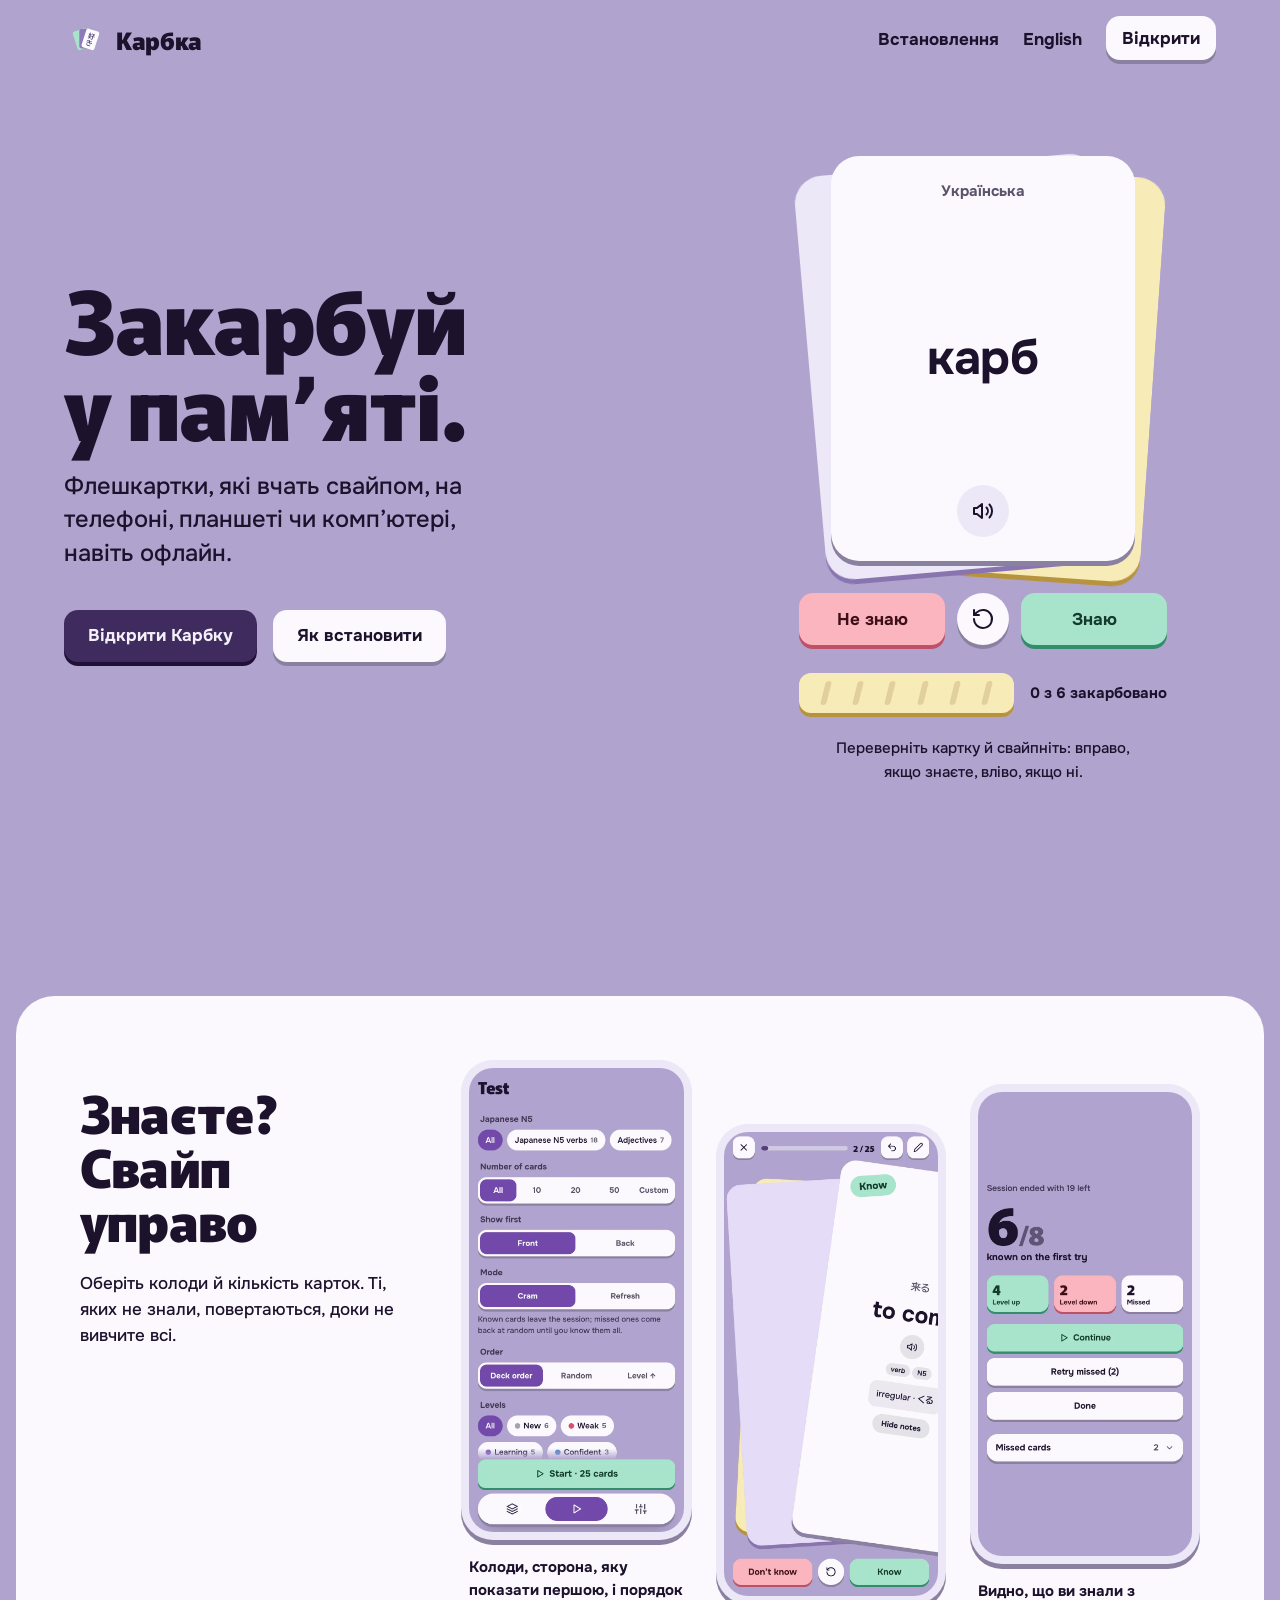
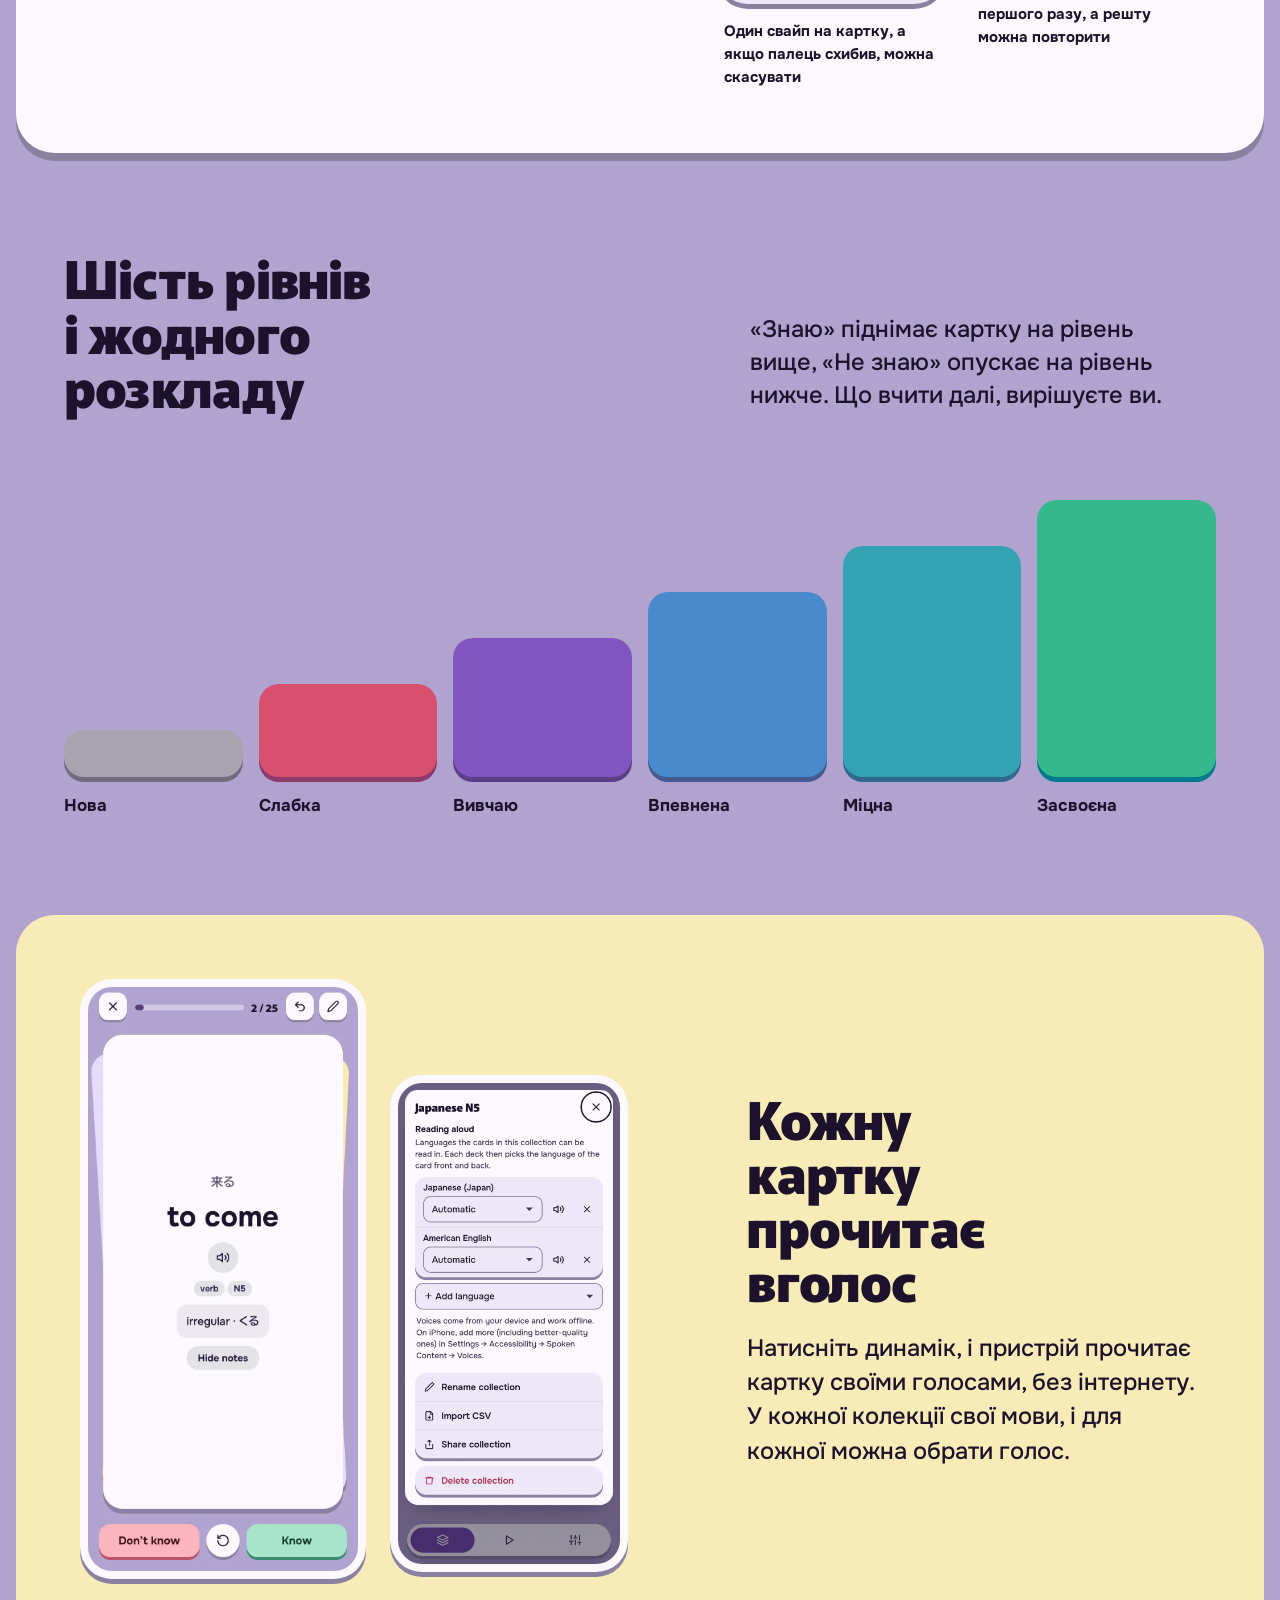
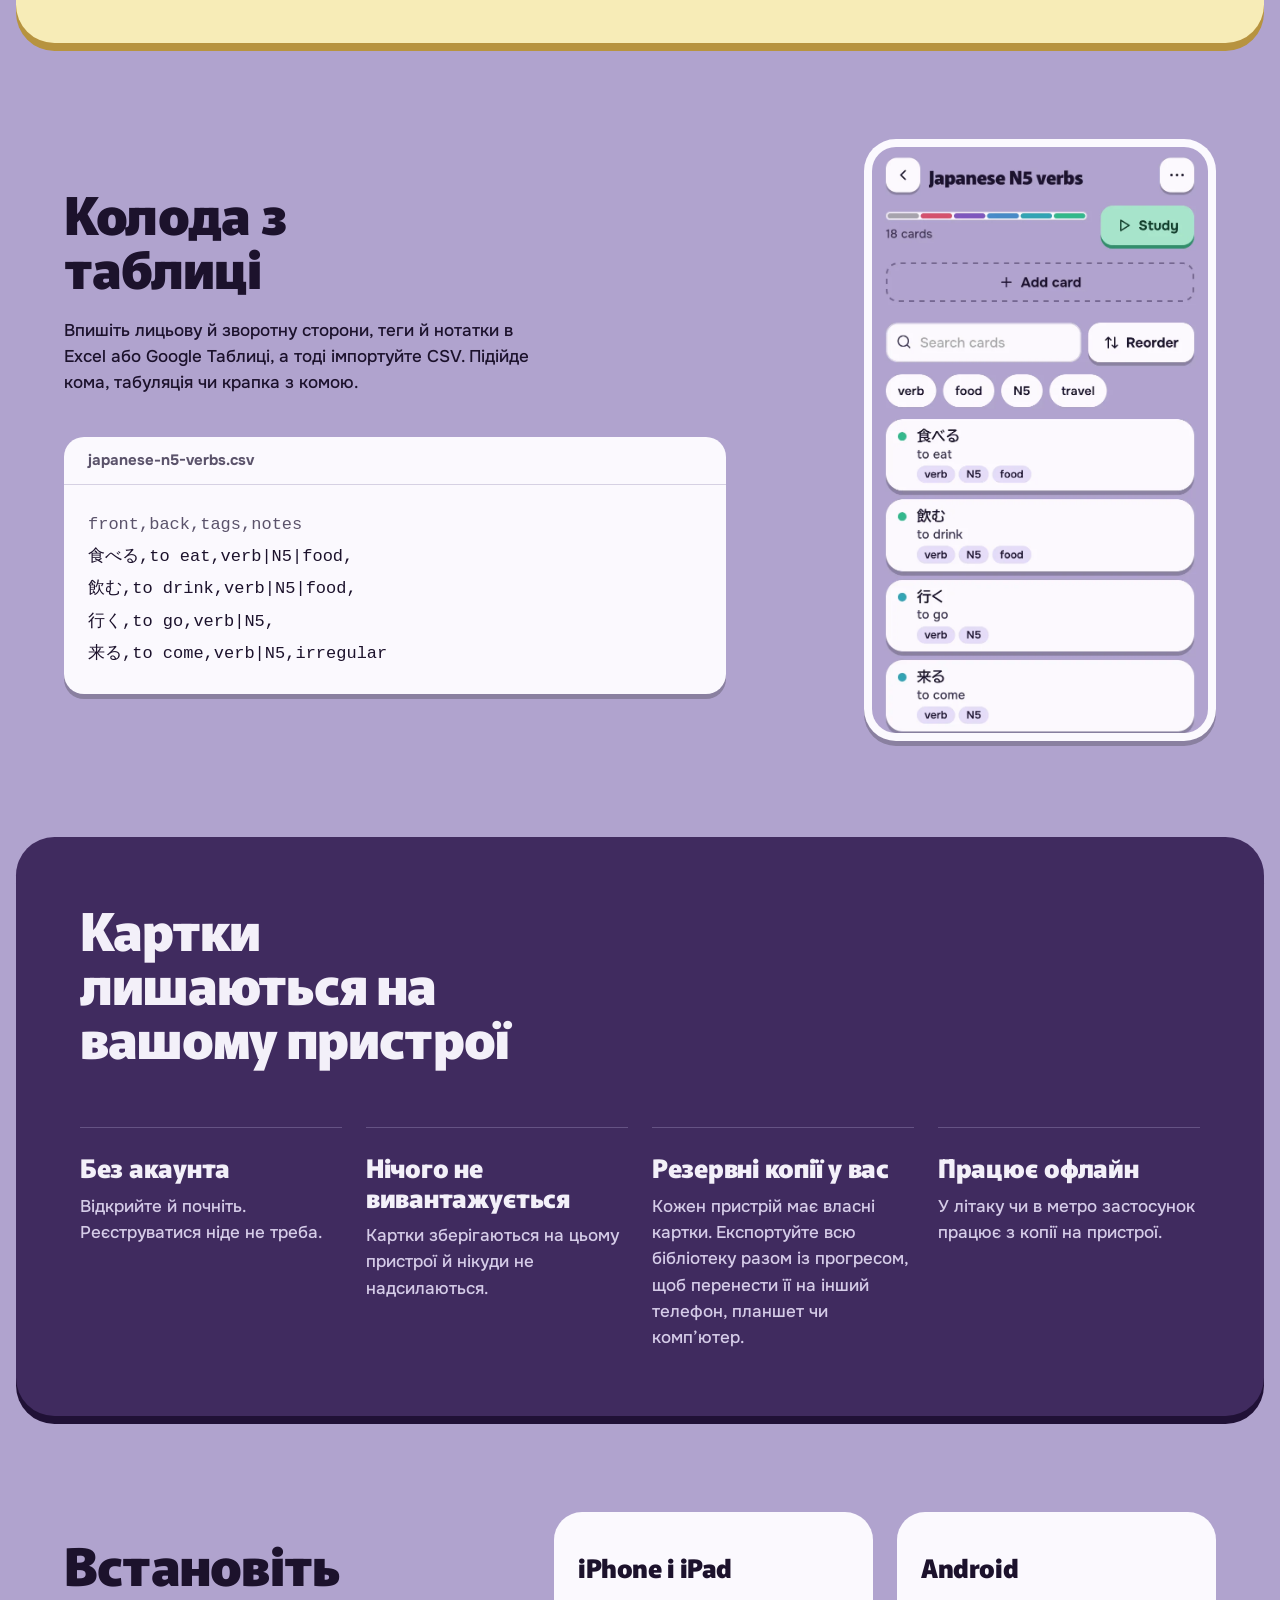
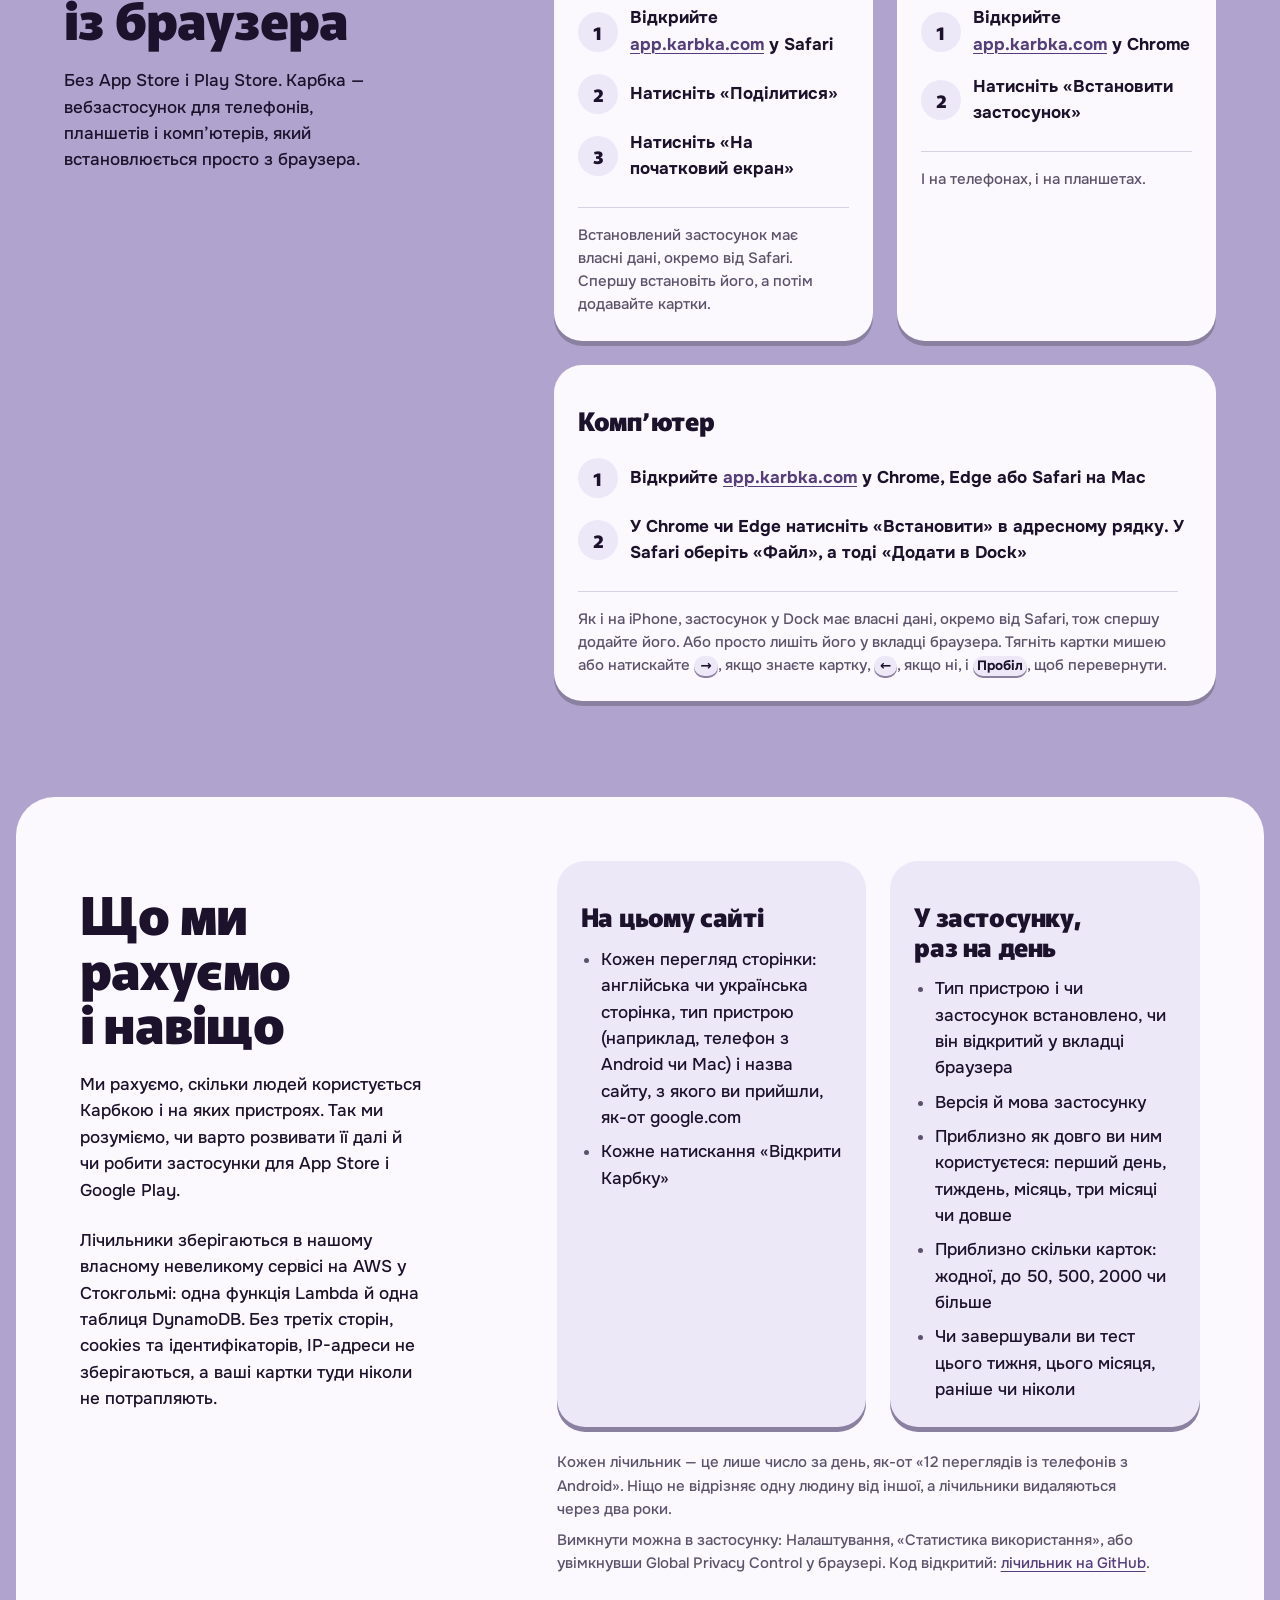
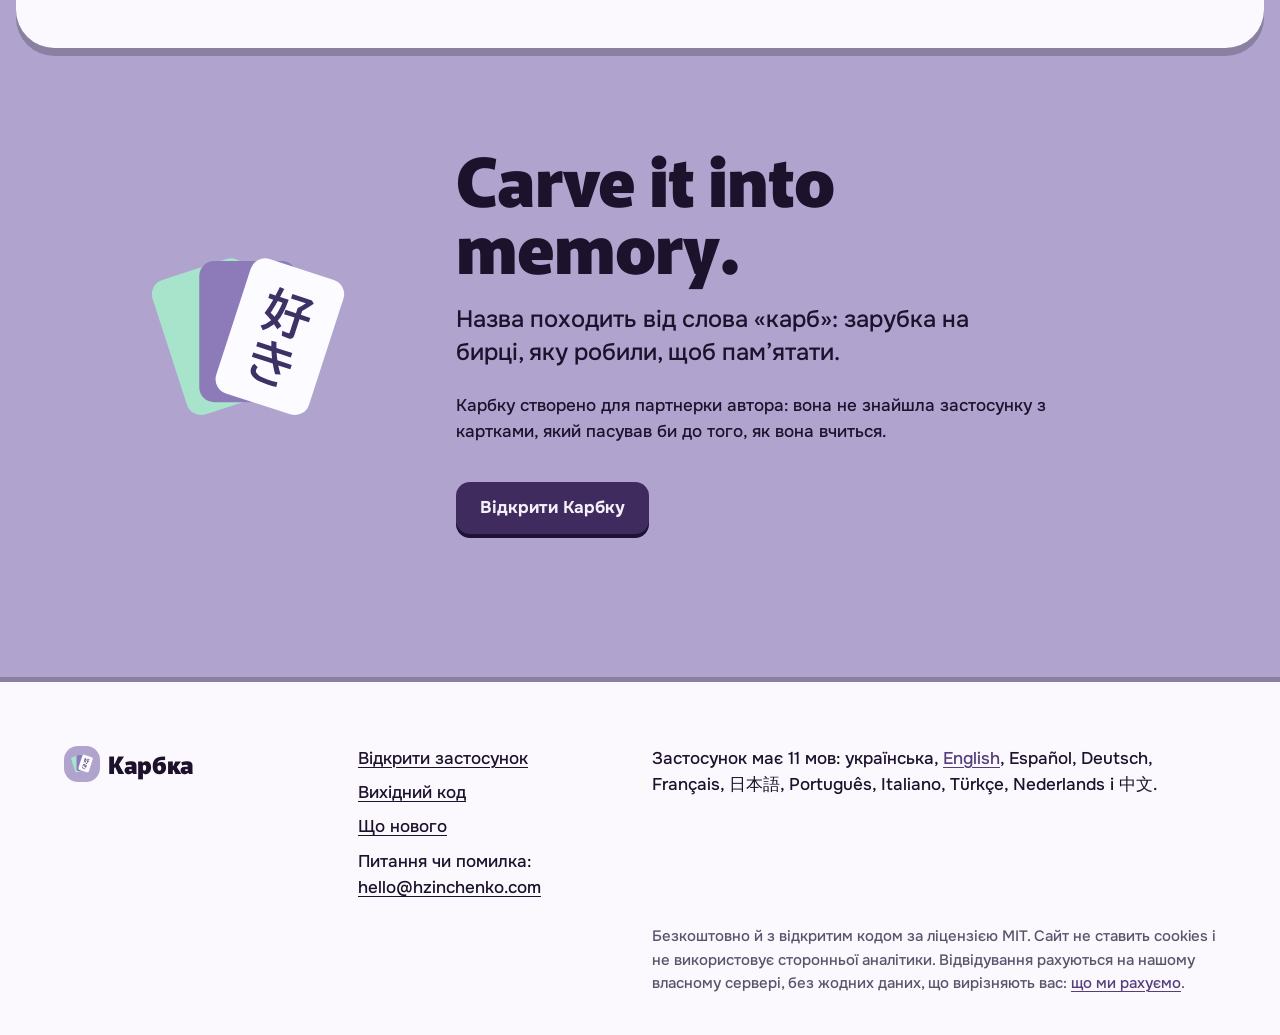
==== commit 6f003ff3: "Explain the usage counts, fit the header on small phones, deploy from tags Co-Authored-By: Claude Op" ====
--- a/ua/index.html
+++ b/ua/index.html
@@ -92,7 +92,7 @@
         "name": "Карбка",
         "alternateName": "Karbka",
         "slogan": "Закарбуй у памʼяті.",
-        "description": "Офлайн-флешкартки для телефонів, планшетів і компʼютерів, які встановлюються з браузера. Натисніть картку, щоб перевернути, і свайпніть управо, якщо знаєте, або вліво, якщо ні; на компʼютері тягніть мишею або натискайте стрілки. Без акаунта й без сервера: картки лишаються на вашому пристрої.",
+        "description": "Офлайн-флешкартки для телефонів, планшетів і компʼютерів, які встановлюються з браузера. Натисніть картку, щоб перевернути, і свайпніть управо, якщо знаєте, або вліво, якщо ні; на компʼютері тягніть мишею або натискайте стрілки. Без акаунта, а картки ніколи не покидають ваш пристрій.",
         "url": "https://karbka.com/ua/",
         "installUrl": "https://app.karbka.com/",
         "applicationCategory": "EducationalApplication",
@@ -115,7 +115,7 @@
           "Колоди в колекціях, до 999 карток у колоді",
           "Імпорт і експорт CSV з Excel або Google Таблиць",
           "Резервна копія всієї бібліотеки з прогресом в одному файлі",
-          "Працює офлайн, без акаунта й без сервера",
+          "Працює офлайн, без акаунта, картки не покидають пристрій",
           "Інтерфейс 11 мовами"
         ],
         "inLanguage": [
@@ -209,7 +209,8 @@
         "@type": "Person",
         "@id": "https://karbka.com/#author",
         "name": "Hlib Zinchenko",
-        "url": "https://github.com/hlib-zinchenko"
+        "url": "https://github.com/hlib-zinchenko",
+        "email": "mailto:hello@hzinchenko.com"
       }
     ]
   }
@@ -446,7 +447,7 @@
           <dd>Відкрийте й почніть. Реєструватися ніде не треба.</dd>
         </div>
         <div>
-          <dt>Без сервера</dt>
+          <dt>Нічого не вивантажується</dt>
           <dd>Картки зберігаються на цьому пристрої й нікуди не надсилаються.</dd>
         </div>
         <div>
@@ -495,6 +496,38 @@
       </div>
     </section>
 
+    <!-- What we count, and why: the only data that leaves anyone's device. -->
+    <section class="sheet counts" id="counts" aria-labelledby="counts-h">
+      <div class="counts-head">
+        <h2 id="counts-h">Що ми рахуємо і навіщо</h2>
+        <p>Ми рахуємо, скільки людей користується Карбкою і на яких пристроях. Так ми розуміємо, чи варто розвивати її далі й чи робити застосунки для App Store і Google Play.</p>
+        <p>Лічильники зберігаються в нашому власному невеликому сервісі на AWS у Стокгольмі: одна функція Lambda й одна таблиця DynamoDB. Без третіх сторін, cookies та ідентифікаторів, IP-адреси не зберігаються, а ваші картки туди ніколи не потрапляють.</p>
+      </div>
+      <div class="counts-lists">
+        <section class="panel counts-list" aria-labelledby="counts-site-h">
+          <h3 id="counts-site-h">На цьому сайті</h3>
+          <ul>
+            <li>Кожен перегляд сторінки: англійська чи українська сторінка, тип пристрою (наприклад, телефон з Android чи Mac) і назва сайту, з якого ви прийшли, як-от google.com</li>
+            <li>Кожне натискання «Відкрити Карбку»</li>
+          </ul>
+        </section>
+        <section class="panel counts-list" aria-labelledby="counts-app-h">
+          <h3 id="counts-app-h">У застосунку, раз на день</h3>
+          <ul>
+            <li>Тип пристрою і чи застосунок встановлено, чи він відкритий у вкладці браузера</li>
+            <li>Версія й мова застосунку</li>
+            <li>Приблизно як довго ви ним користуєтеся: перший день, тиждень, місяць, три місяці чи довше</li>
+            <li>Приблизно скільки карток: жодної, до 50, 500, 2000 чи більше</li>
+            <li>Чи завершували ви тест цього тижня, цього місяця, раніше чи ніколи</li>
+          </ul>
+        </section>
+        <div class="counts-note">
+          <p>Кожен лічильник — це лише число за день, як-от «12 переглядів із телефонів з Android». Ніщо не відрізняє одну людину від іншої, а лічильники видаляються через два роки.</p>
+          <p>Вимкнути можна в застосунку: Налаштування, «Статистика використання», або увімкнувши Global Privacy Control у браузері. Код відкритий: <a href="https://github.com/hlib-zinchenko/karbka/tree/main/infra/usage-counter">лічильник на GitHub</a>.</p>
+        </div>
+      </div>
+    </section>
+
     <!-- Close: the name, and the action once more. -->
     <section class="close wrap" aria-labelledby="close-h">
       <img class="close-icon" src="/img/icon.svg" width="240" height="240" alt="" loading="lazy" />
@@ -502,7 +535,7 @@
         <h2 id="close-h" lang="en">Carve it into memory.</h2>
         <p class="close-name">Назва походить від слова «карб»: зарубка на бирці, яку робили, щоб памʼятати.</p>
         <p>Карбку створено для партнерки автора: вона не знайшла застосунку з картками, який пасував би до того, як вона вчиться.</p>
-        <a class="btn btn-primary" href="https://app.karbka.com/">Open Karbka</a>
+        <a class="btn btn-primary" href="https://app.karbka.com/">Відкрити Карбку</a>
       </div>
     </section>
   </main>
@@ -517,9 +550,10 @@
         <li><a href="https://app.karbka.com/">Відкрити застосунок</a></li>
         <li><a href="https://github.com/hlib-zinchenko/karbka">Вихідний код</a></li>
         <li><a href="https://github.com/hlib-zinchenko/karbka/releases">Що нового</a></li>
+        <li>Питання чи помилка: <a href="mailto:hello@hzinchenko.com">hello@hzinchenko.com</a></li>
       </ul>
       <p class="footer-langs">Застосунок має 11 мов: українська, <a href="/" hreflang="en" lang="en">English</a>, <span lang="es">Español</span>, <span lang="de">Deutsch</span>, <span lang="fr">Français</span>, <span lang="ja">日本語</span>, <span lang="pt">Português</span>, <span lang="it">Italiano</span>, <span lang="tr">Türkçe</span>, <span lang="nl">Nederlands</span> і <span lang="zh">中文</span>.</p>
-      <p class="footer-small">Безкоштовно й з відкритим кодом за ліцензією MIT. Сайт не ставить cookies і не збирає аналітику.</p>
+      <p class="footer-small">Безкоштовно й з відкритим кодом за ліцензією MIT. Сайт не ставить cookies і не використовує сторонньої аналітики. Відвідування рахуються на нашому власному сервері, без жодних даних, що вирізняють вас: <a href="#counts">що ми рахуємо</a>.</p>
     </div>
   </footer>
 </body>
--- a/styles.css
+++ b/styles.css
@@ -385,6 +385,26 @@
   .nav-links {
     gap: var(--space-xs);
   }
+  /* The brand, the language link and the button only just fit a 360px phone; tighten all three. */
+  .nav {
+    gap: var(--space-xs);
+  }
+  .brand {
+    font-size: 1.25rem;
+  }
+  .brand img {
+    width: 36px;
+    height: 36px;
+  }
+  .nav-links .btn-small {
+    padding-inline: var(--space-sm);
+  }
+}
+@media (max-width: 22rem) {
+  /* A 320px phone: the icon alone stands for the brand (the link keeps its label). */
+  .nav .brand span {
+    display: none;
+  }
 }
 
 /* ---------- Hero ---------- */
@@ -1052,6 +1072,57 @@
   text-align: center;
 }
 
+/* ---------- What we count ---------- */
+.counts {
+  display: grid;
+  grid-template-columns: repeat(12, minmax(0, 1fr));
+  column-gap: var(--space-lg);
+  row-gap: var(--space-xl);
+  align-items: start;
+}
+.counts-head {
+  grid-column: 1 / 5;
+  display: grid;
+  gap: var(--space-lg);
+  padding-top: var(--space-lg);
+}
+.counts-head p {
+  max-width: 34ch;
+}
+.counts-lists {
+  grid-column: 6 / 13;
+  display: grid;
+  grid-template-columns: repeat(2, minmax(0, 1fr));
+  gap: var(--space-lg);
+}
+.counts .panel {
+  /* Cards on the paper sheet: a shade darker than it, as screenshots sit on --surface-2 in .study. */
+  background: var(--surface-2);
+}
+.counts-list {
+  display: grid;
+  align-content: start;
+  gap: var(--space-md);
+  padding: var(--space-xl) var(--space-lg) var(--space-lg);
+}
+.counts-list ul {
+  display: grid;
+  gap: var(--space-xs);
+  margin: 0;
+  padding-left: 1.2em;
+}
+.counts-list li::marker {
+  color: var(--muted-2);
+}
+.counts-note {
+  grid-column: 1 / -1;
+  color: var(--muted-2);
+  font-size: var(--text-small);
+}
+.counts-note p {
+  margin: 0 0 var(--space-xs);
+}
+
 /* ---------- Close ---------- */
 .close {
   display: grid;
@@ -1165,12 +1236,15 @@
   .shot-deck,
   .install-head,
   .platforms,
+  .counts-head,
+  .counts-lists,
   .close-icon,
   .close-copy {
     grid-column: 1 / -1;
   }
   .study-head,
-  .install-head {
+  .install-head,
+  .counts-head {
     padding-top: 0;
   }
   .aloud-copy {
@@ -1256,10 +1330,12 @@
     margin-top: var(--space-2xl);
   }
   .facts,
-  .platforms {
+  .platforms,
+  .counts-lists {
     grid-template-columns: minmax(0, 1fr);
   }
-  .platform {
+  .platform,
+  .counts-list {
     padding: var(--space-lg) var(--space-md) var(--space-md);
   }
 }
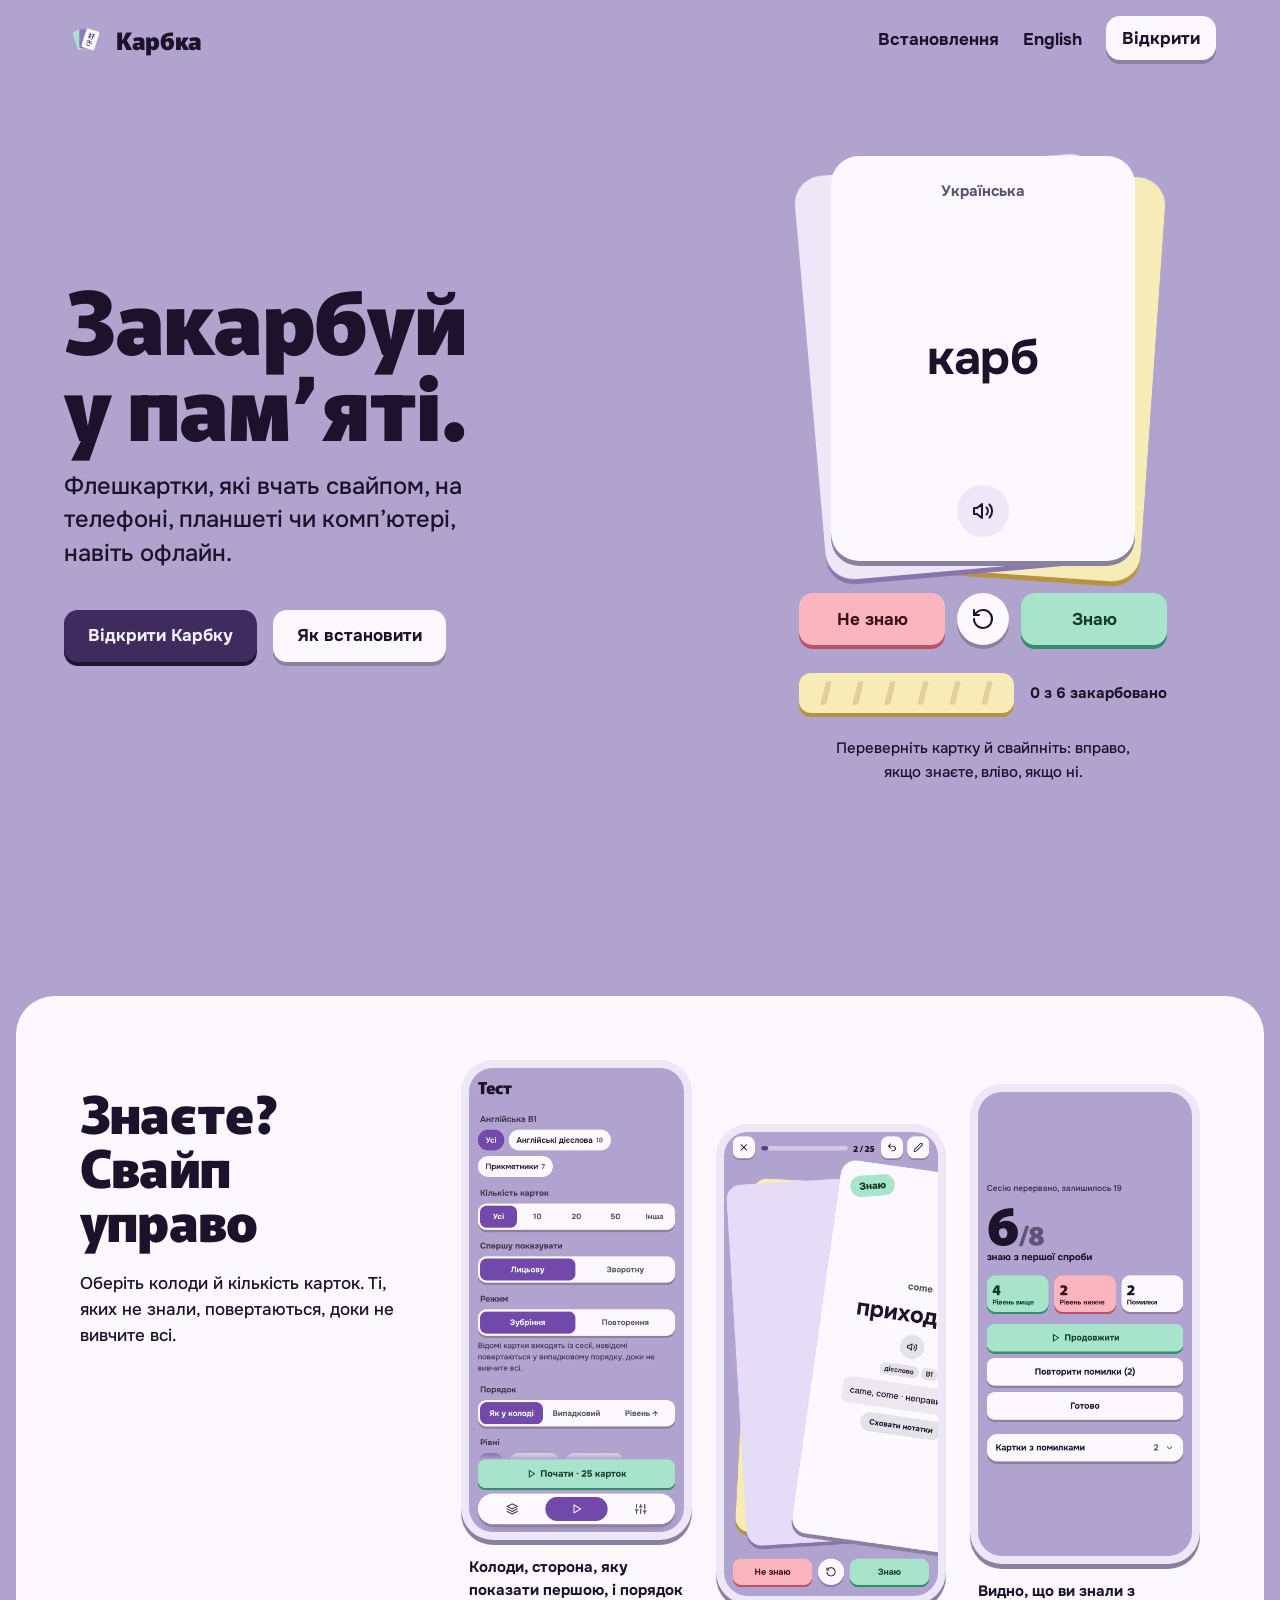
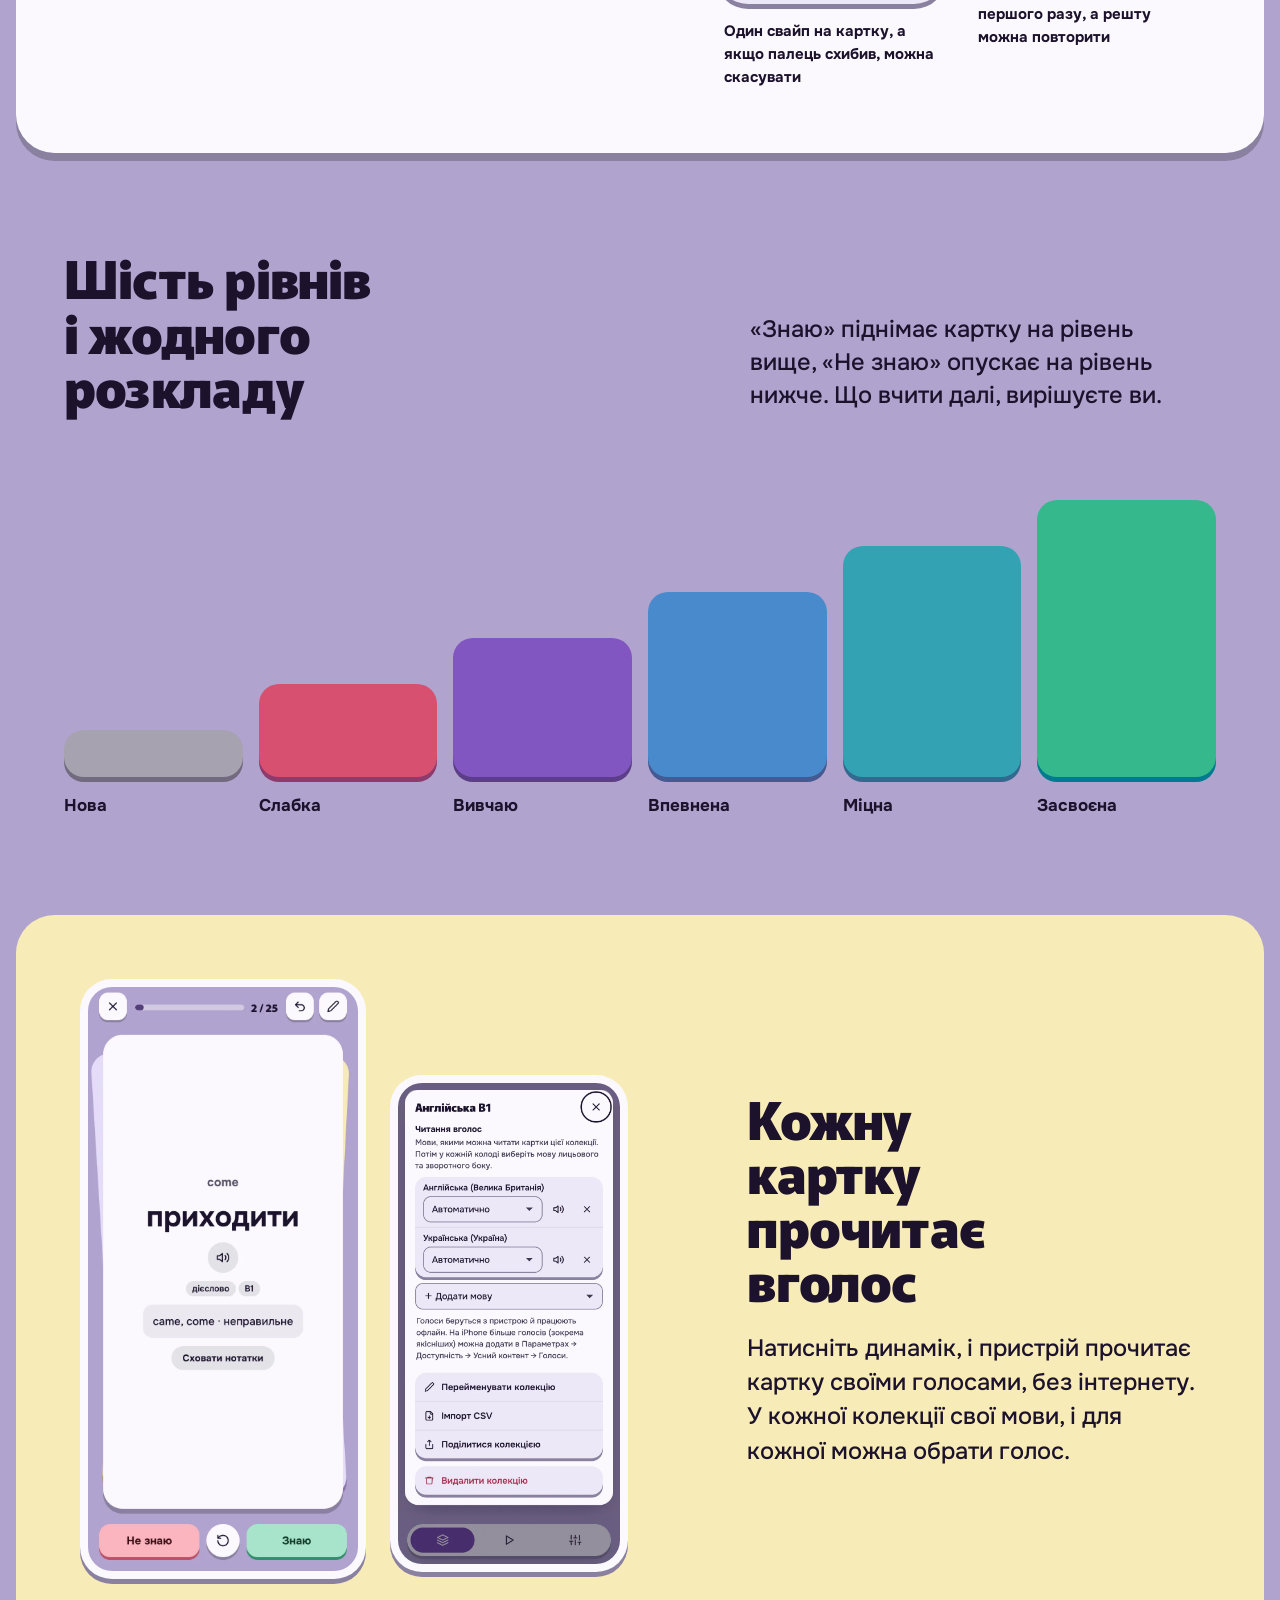
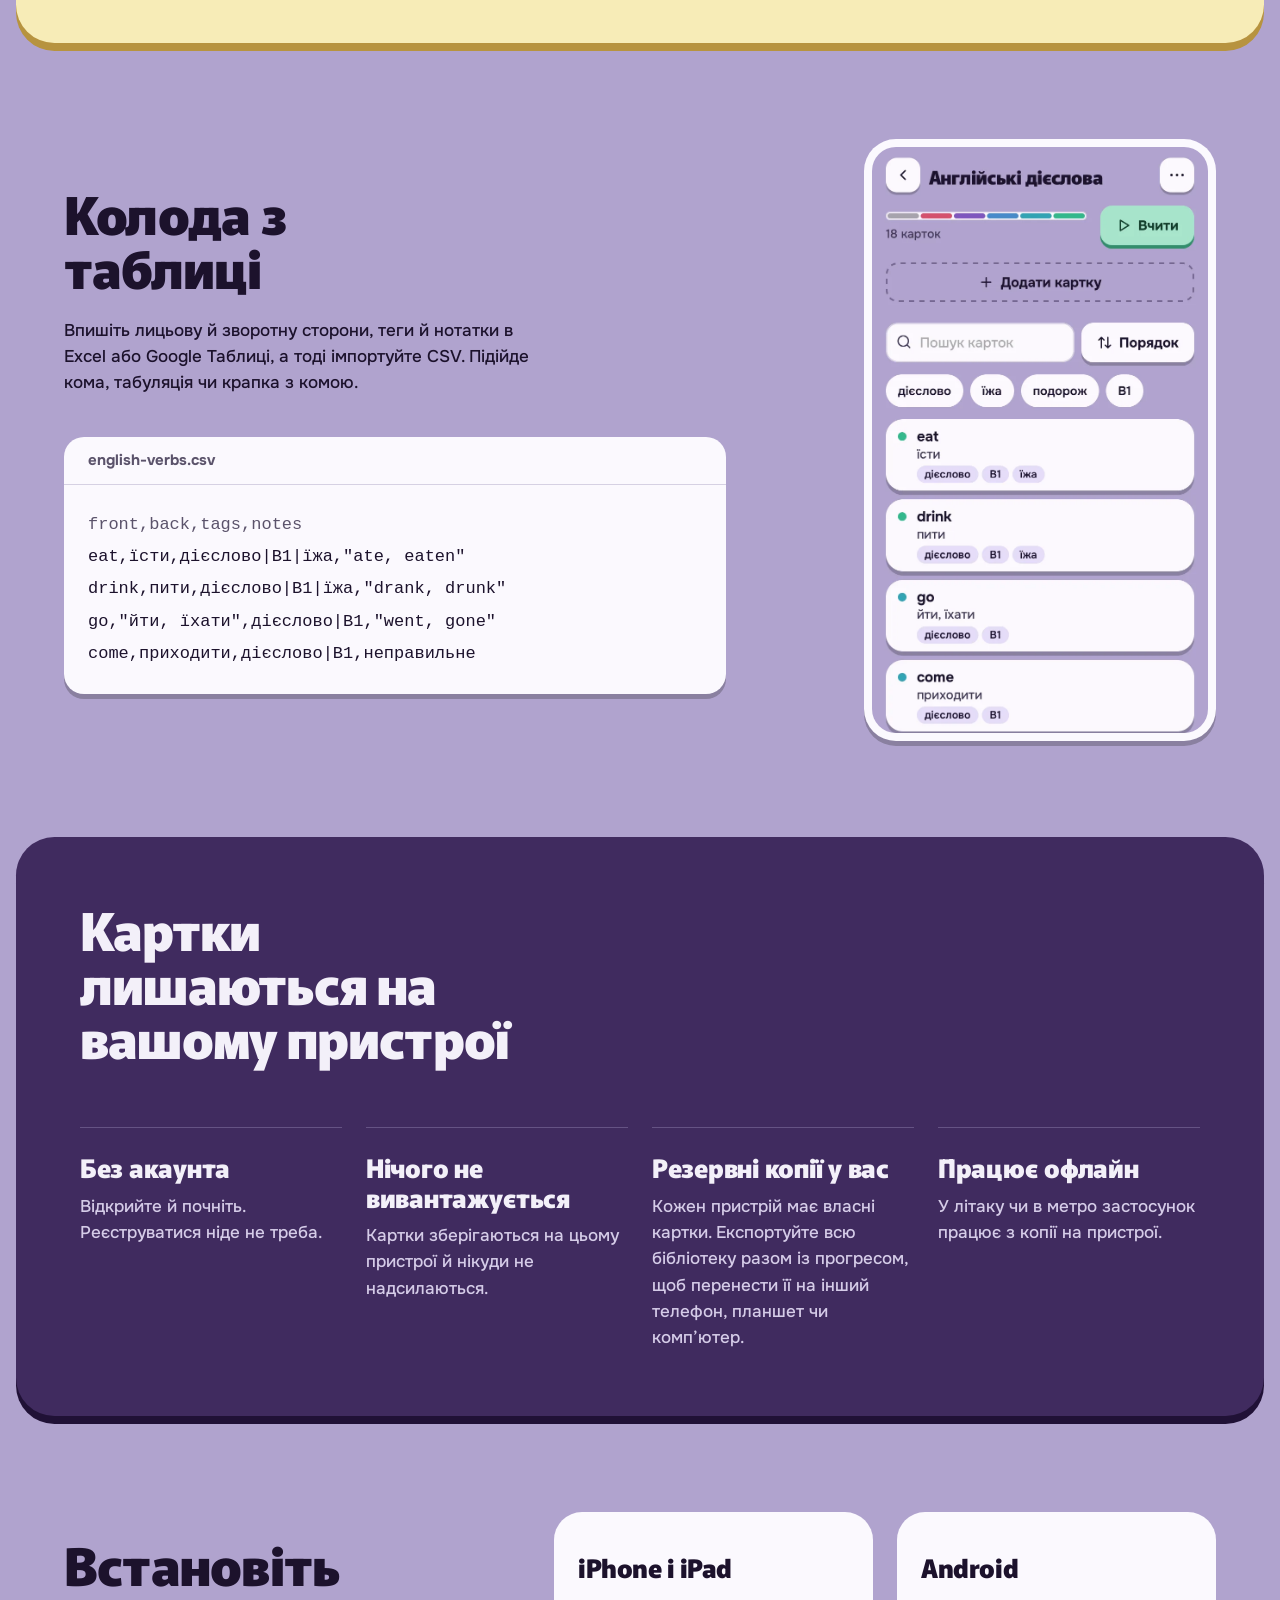
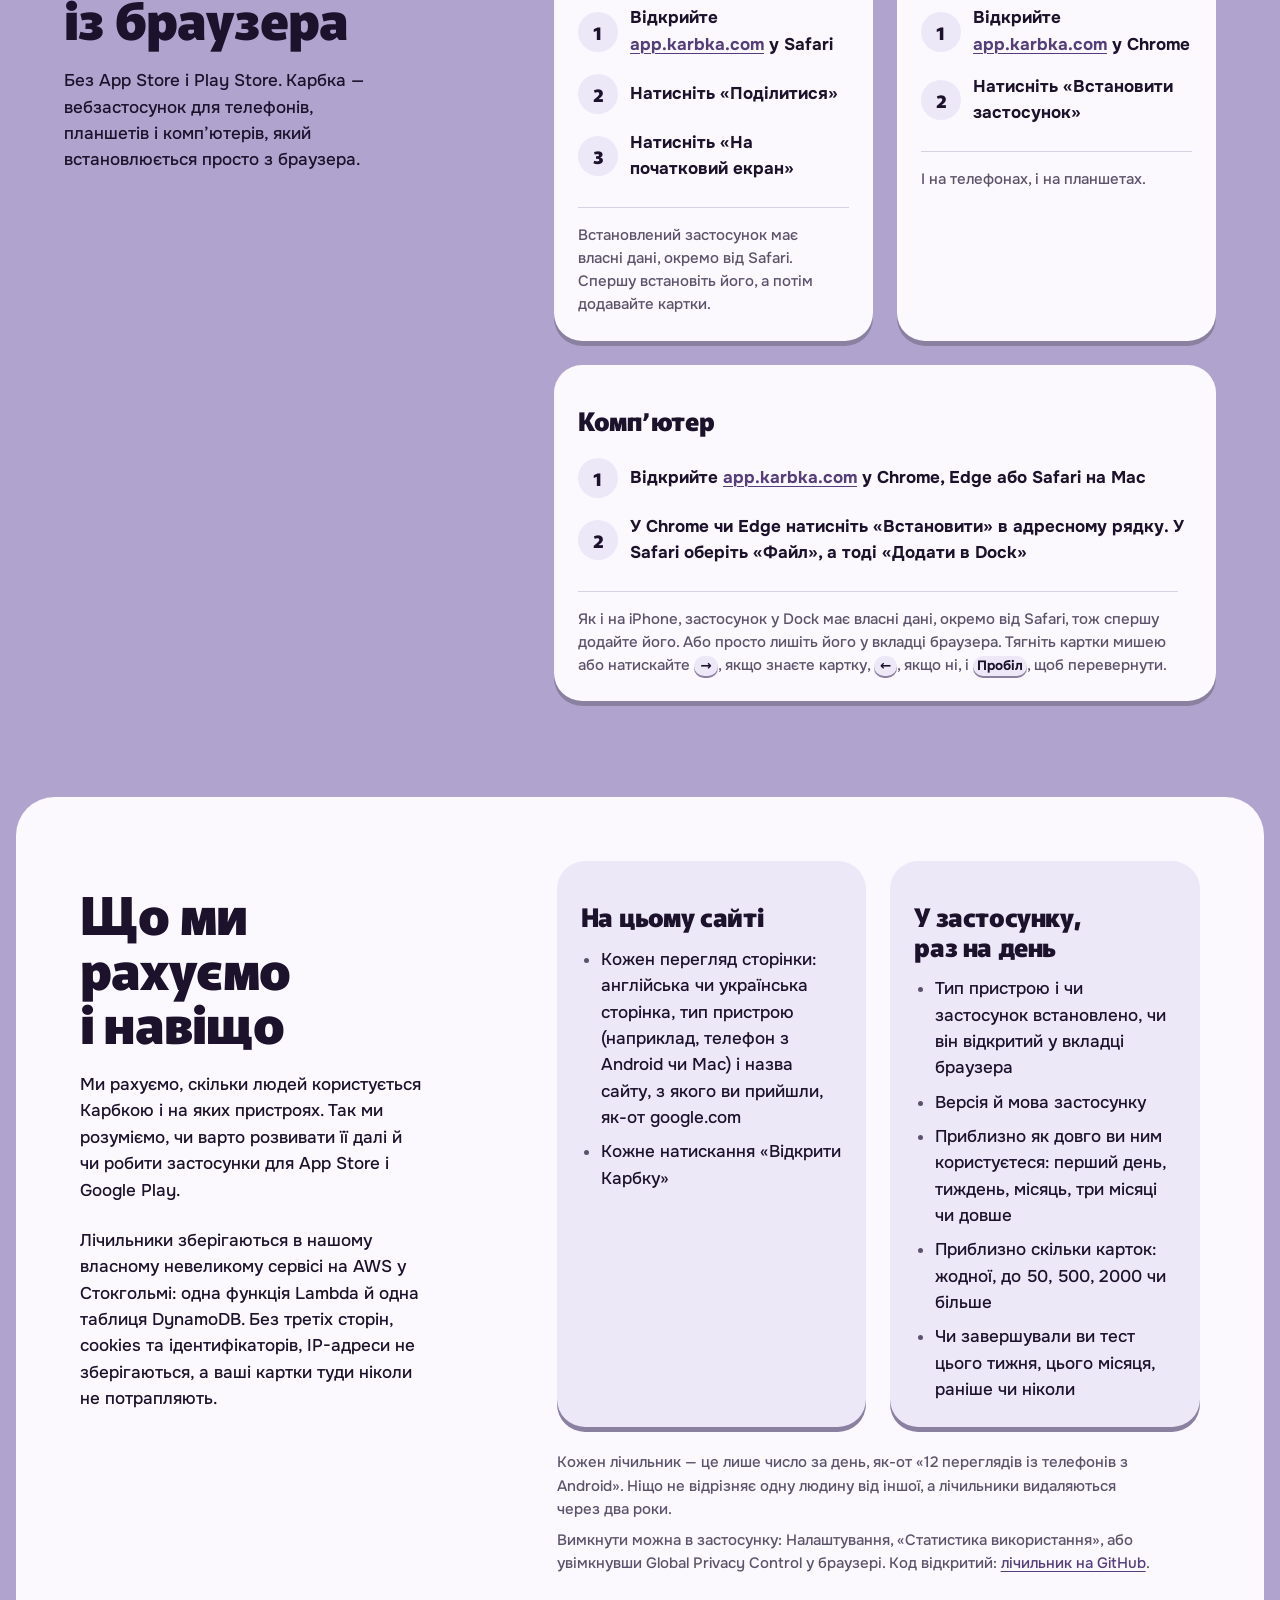
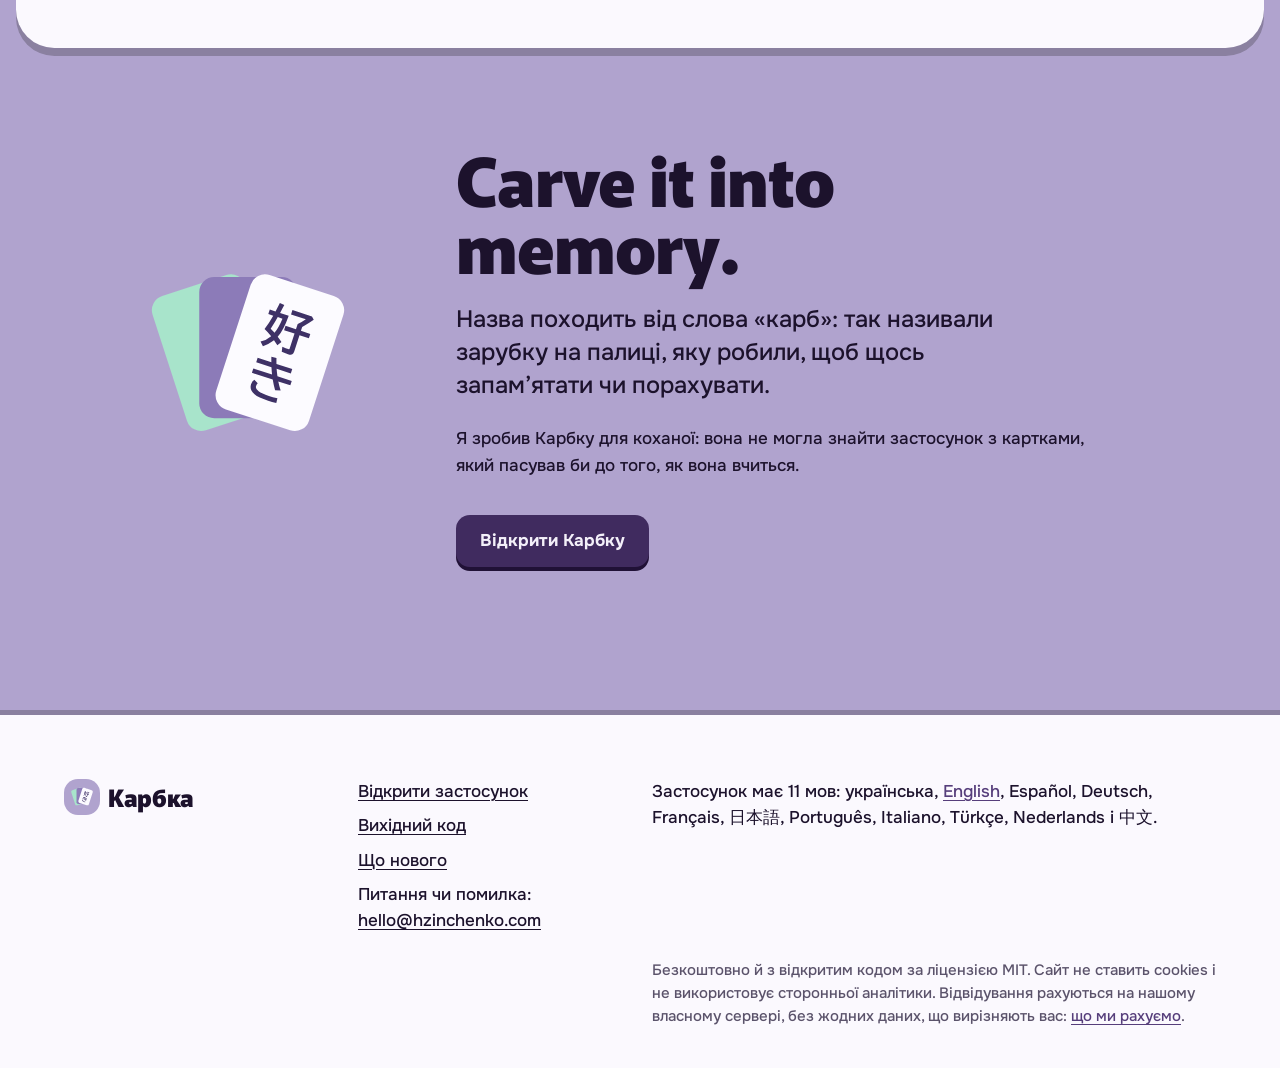
==== commit ba3164eb: "Ukrainian screenshots and copy on /ua/ Co-Authored-By: Claude Opus 5.5 <noreply@anthropic.com>" ====
--- a/ua/index.html
+++ b/ua/index.html
@@ -135,42 +135,42 @@
         "screenshot": [
           {
             "@type": "ImageObject",
-            "url": "https://karbka.com/img/test-swipe.webp",
+            "url": "https://karbka.com/img/uk/test-swipe.webp",
             "width": 390,
             "height": 844,
-            "caption": "Картку свайпають управо, на ній позначка Know"
+            "caption": "Картку свайпають управо, на ній позначка Знаю"
           },
           {
             "@type": "ImageObject",
-            "url": "https://karbka.com/img/test-setup.webp",
+            "url": "https://karbka.com/img/uk/test-setup.webp",
             "width": 390,
             "height": 844,
             "caption": "Налаштування тесту: колоди, кількість карток, перша сторона, режим і порядок"
           },
           {
             "@type": "ImageObject",
-            "url": "https://karbka.com/img/summary.webp",
+            "url": "https://karbka.com/img/uk/summary.webp",
             "width": 390,
             "height": 844,
             "caption": "Підсумок тесту: що ви знали з першого разу"
           },
           {
             "@type": "ImageObject",
-            "url": "https://karbka.com/img/test-back.webp",
+            "url": "https://karbka.com/img/uk/test-back.webp",
             "width": 390,
             "height": 844,
             "caption": "Зворот картки з кнопкою динаміка, тегами й нотаткою"
           },
           {
             "@type": "ImageObject",
-            "url": "https://karbka.com/img/collection-settings.webp",
+            "url": "https://karbka.com/img/uk/collection-settings.webp",
             "width": 390,
             "height": 844,
             "caption": "Налаштування колекції: мова й голос для кожної"
           },
           {
             "@type": "ImageObject",
-            "url": "https://karbka.com/img/deck.webp",
+            "url": "https://karbka.com/img/uk/deck.webp",
             "width": 390,
             "height": 844,
             "caption": "Колода, імпортована з CSV, кожна картка зі своїми тегами"
@@ -259,7 +259,7 @@
               </div>
               <div class="face face-back">
                 <span class="card-hint">карб</span>
-                <span class="card-word card-word-back">зарубка на бирці, щоб памʼятати</span>
+                <span class="card-word card-word-back">зарубка, щоб памʼятати</span>
                 <span class="tags"><span>іменник</span></span>
               </div>
             </div>
@@ -368,19 +368,19 @@
       <ol class="shots">
         <li>
           <figure class="shot">
-            <img src="/img/test-setup.webp" width="390" height="844" loading="lazy" alt="Налаштування тесту: колоди, кількість карток, перша сторона, режим і порядок" />
+            <img src="/img/uk/test-setup.webp" width="390" height="844" loading="lazy" alt="Налаштування тесту: колоди, кількість карток, перша сторона, режим і порядок" />
           </figure>
           <p class="shot-caption">Колоди, сторона, яку показати першою, і порядок</p>
         </li>
         <li>
           <figure class="shot">
-            <img src="/img/test-swipe.webp" width="390" height="844" loading="lazy" alt="Картку свайпають управо, на ній позначка Know" />
+            <img src="/img/uk/test-swipe.webp" width="390" height="844" loading="lazy" alt="Картку свайпають управо, на ній позначка Знаю" />
           </figure>
           <p class="shot-caption">Один свайп на картку, а якщо палець схибив, можна скасувати</p>
         </li>
         <li>
           <figure class="shot">
-            <img src="/img/summary.webp" width="390" height="844" loading="lazy" alt="Підсумок: 6 з 8 знали з першого разу, кнопки Continue і Retry missed" />
+            <img src="/img/uk/summary.webp" width="390" height="844" loading="lazy" alt="Підсумок: 6 з 8 знали з першого разу, кнопки Продовжити й Повторити помилки" />
           </figure>
           <p class="shot-caption">Видно, що ви знали з першого разу, а решту можна повторити</p>
         </li>
@@ -407,10 +407,10 @@
     <section class="sheet sheet-butter aloud" aria-labelledby="aloud-h">
       <div class="aloud-shots">
         <figure class="shot shot-lead">
-          <img src="/img/test-back.webp" width="390" height="844" loading="lazy" alt="Зворот картки: to come, кнопка динаміка, теги й нотатка" />
+          <img src="/img/uk/test-back.webp" width="390" height="844" loading="lazy" alt="Зворот картки: come, приходити, кнопка динаміка, теги й нотатка про неправильне дієслово" />
         </figure>
         <figure class="shot shot-side">
-          <img src="/img/collection-settings.webp" width="390" height="844" loading="lazy" alt="Налаштування колекції: японська й американська англійська, для кожної свій голос" />
+          <img src="/img/uk/collection-settings.webp" width="390" height="844" loading="lazy" alt="Налаштування колекції Англійська B1: британська англійська й українська, для кожної свій голос" />
         </figure>
       </div>
       <div class="aloud-copy">
@@ -426,15 +426,15 @@
         <p>Впишіть лицьову й зворотну сторони, теги й нотатки в Excel або Google Таблиці, а тоді імпортуйте CSV. Підійде кома, табуляція чи крапка з комою.</p>
       </div>
       <figure class="csv-file">
-        <figcaption>japanese-n5-verbs.csv</figcaption>
+        <figcaption>english-verbs.csv</figcaption>
         <pre><code><span class="csv-row csv-header">front,back,tags,notes</span>
-<span class="csv-row" lang="ja">食べる,to eat,verb|N5|food,</span>
-<span class="csv-row" lang="ja">飲む,to drink,verb|N5|food,</span>
-<span class="csv-row" lang="ja">行く,to go,verb|N5,</span>
-<span class="csv-row" lang="ja">来る,to come,verb|N5,irregular</span></code></pre>
+<span class="csv-row">eat,їсти,дієслово|B1|їжа,"ate, eaten"</span>
+<span class="csv-row">drink,пити,дієслово|B1|їжа,"drank, drunk"</span>
+<span class="csv-row">go,"йти, їхати",дієслово|B1,"went, gone"</span>
+<span class="csv-row">come,приходити,дієслово|B1,неправильне</span></code></pre>
       </figure>
       <figure class="shot shot-deck">
-        <img src="/img/deck.webp" width="390" height="844" loading="lazy" alt="Імпортована колода японських дієслів N5: to eat, to drink, to go, to come, кожне зі своїми тегами" />
+        <img src="/img/uk/deck.webp" width="390" height="844" loading="lazy" alt="Імпортована колода англійських дієслів: eat, drink, go, come, кожне з перекладом і своїми тегами" />
       </figure>
     </section>
 
@@ -533,8 +533,8 @@
       <img class="close-icon" src="/img/icon.svg" width="240" height="240" alt="" loading="lazy" />
       <div class="close-copy">
         <h2 id="close-h" lang="en">Carve it into memory.</h2>
-        <p class="close-name">Назва походить від слова «карб»: зарубка на бирці, яку робили, щоб памʼятати.</p>
-        <p>Карбку створено для партнерки автора: вона не знайшла застосунку з картками, який пасував би до того, як вона вчиться.</p>
+        <p class="close-name">Назва походить від слова «карб»: так називали зарубку на палиці, яку робили, щоб щось запамʼятати чи порахувати.</p>
+        <p>Я зробив Карбку для коханої: вона не могла знайти застосунок з картками, який пасував би до того, як вона вчиться.</p>
         <a class="btn btn-primary" href="https://app.karbka.com/">Відкрити Карбку</a>
       </div>
     </section>
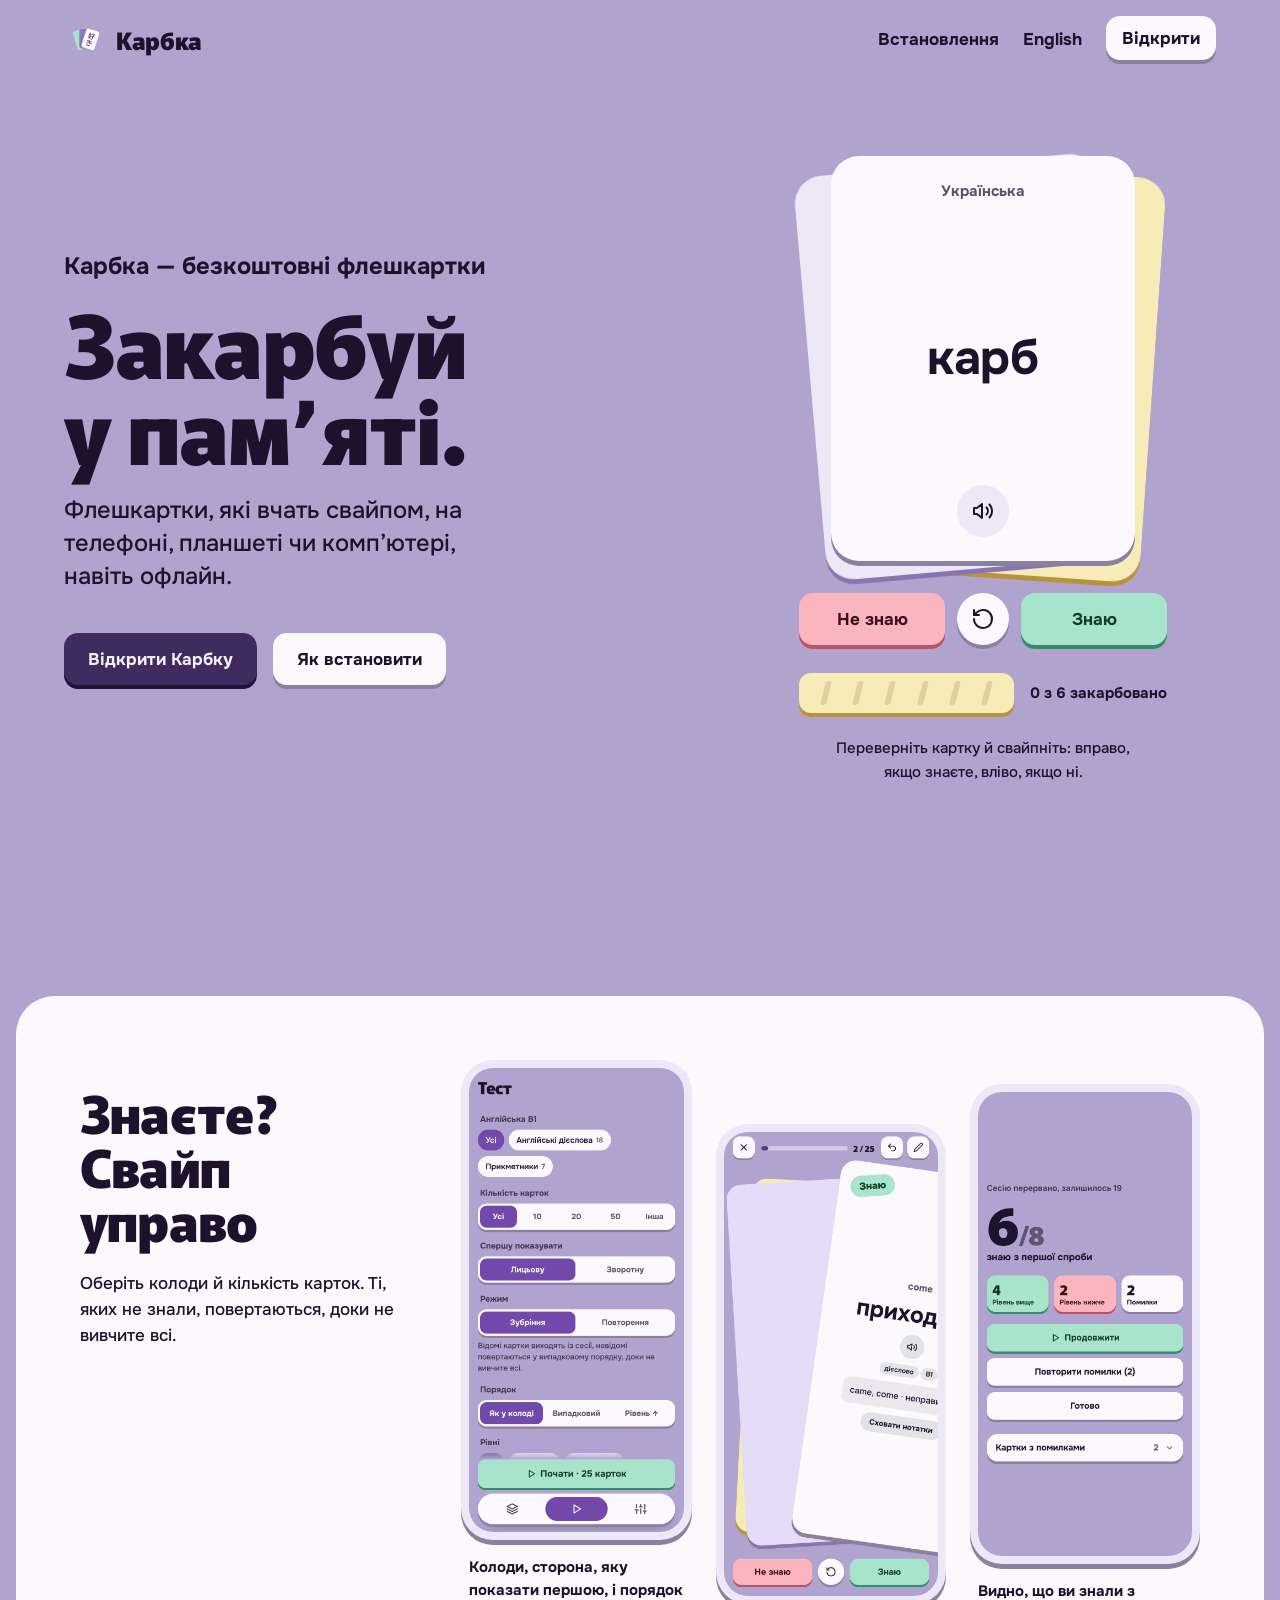
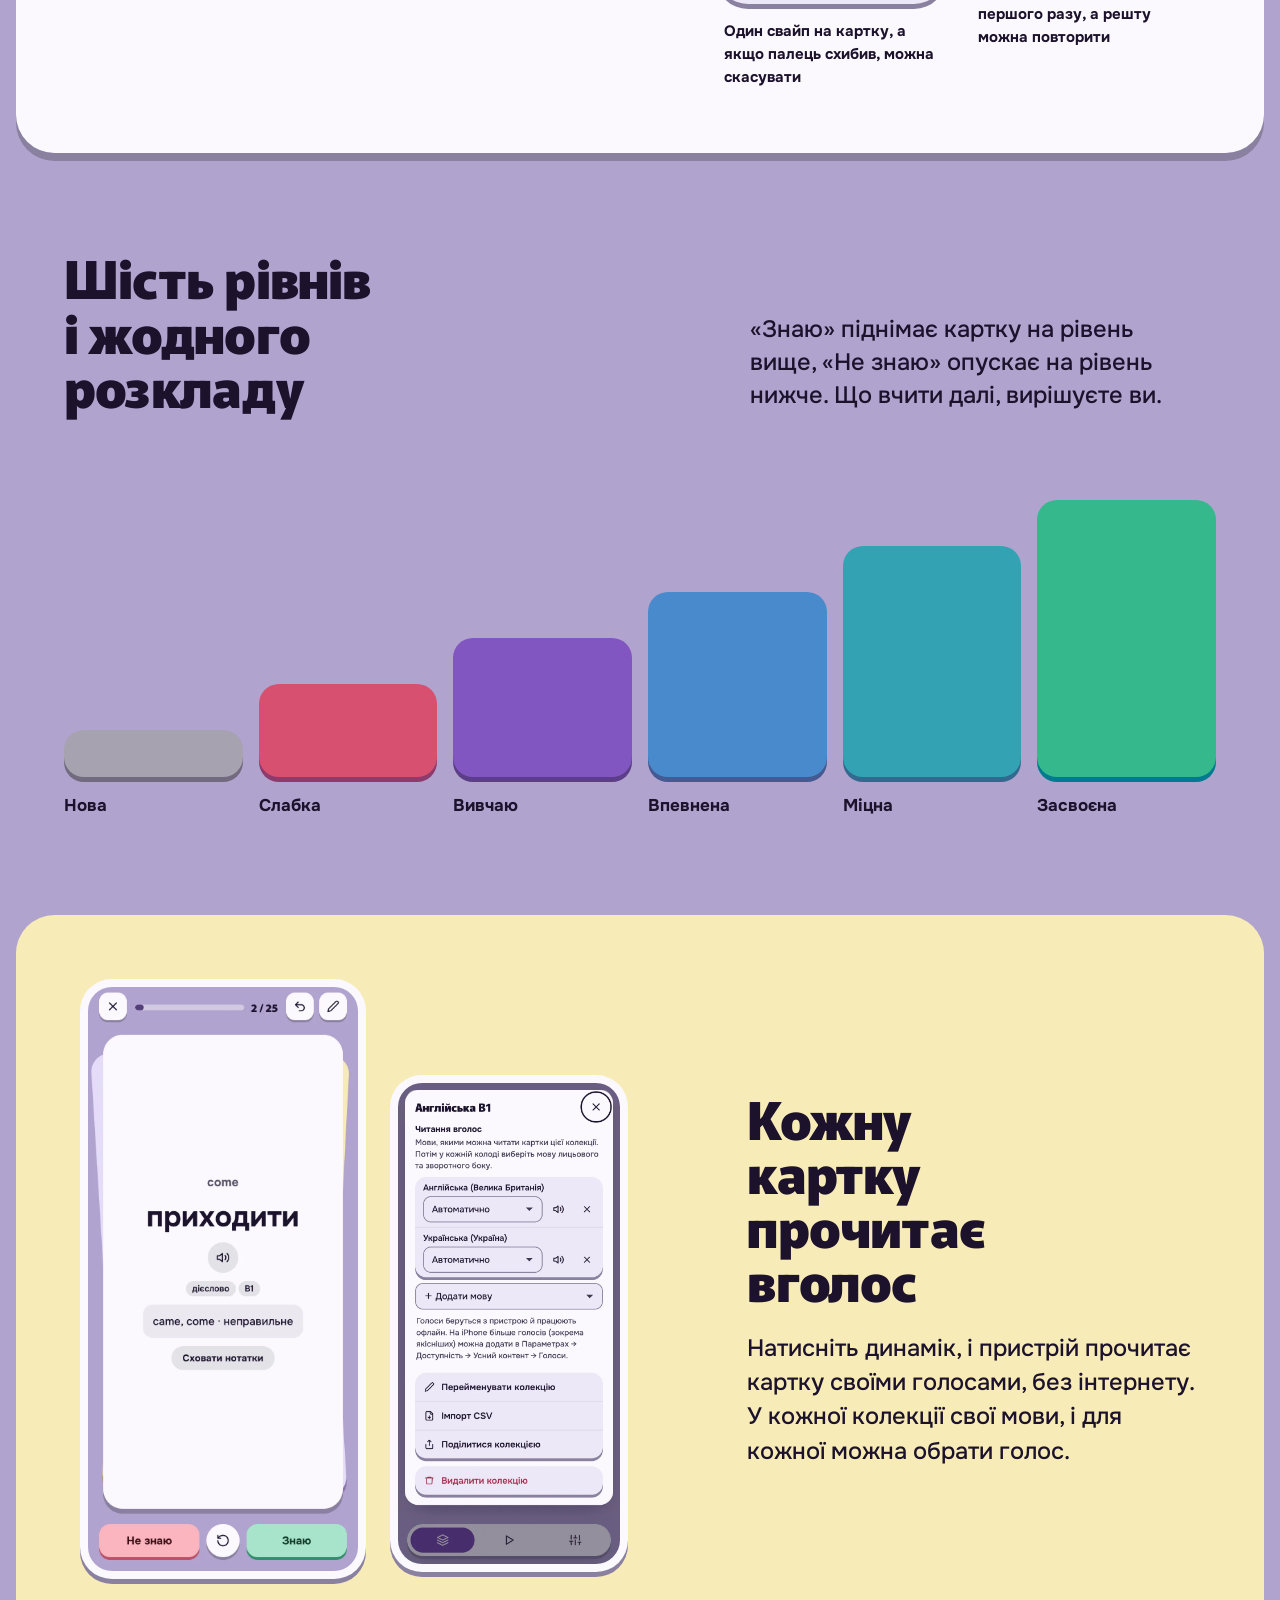
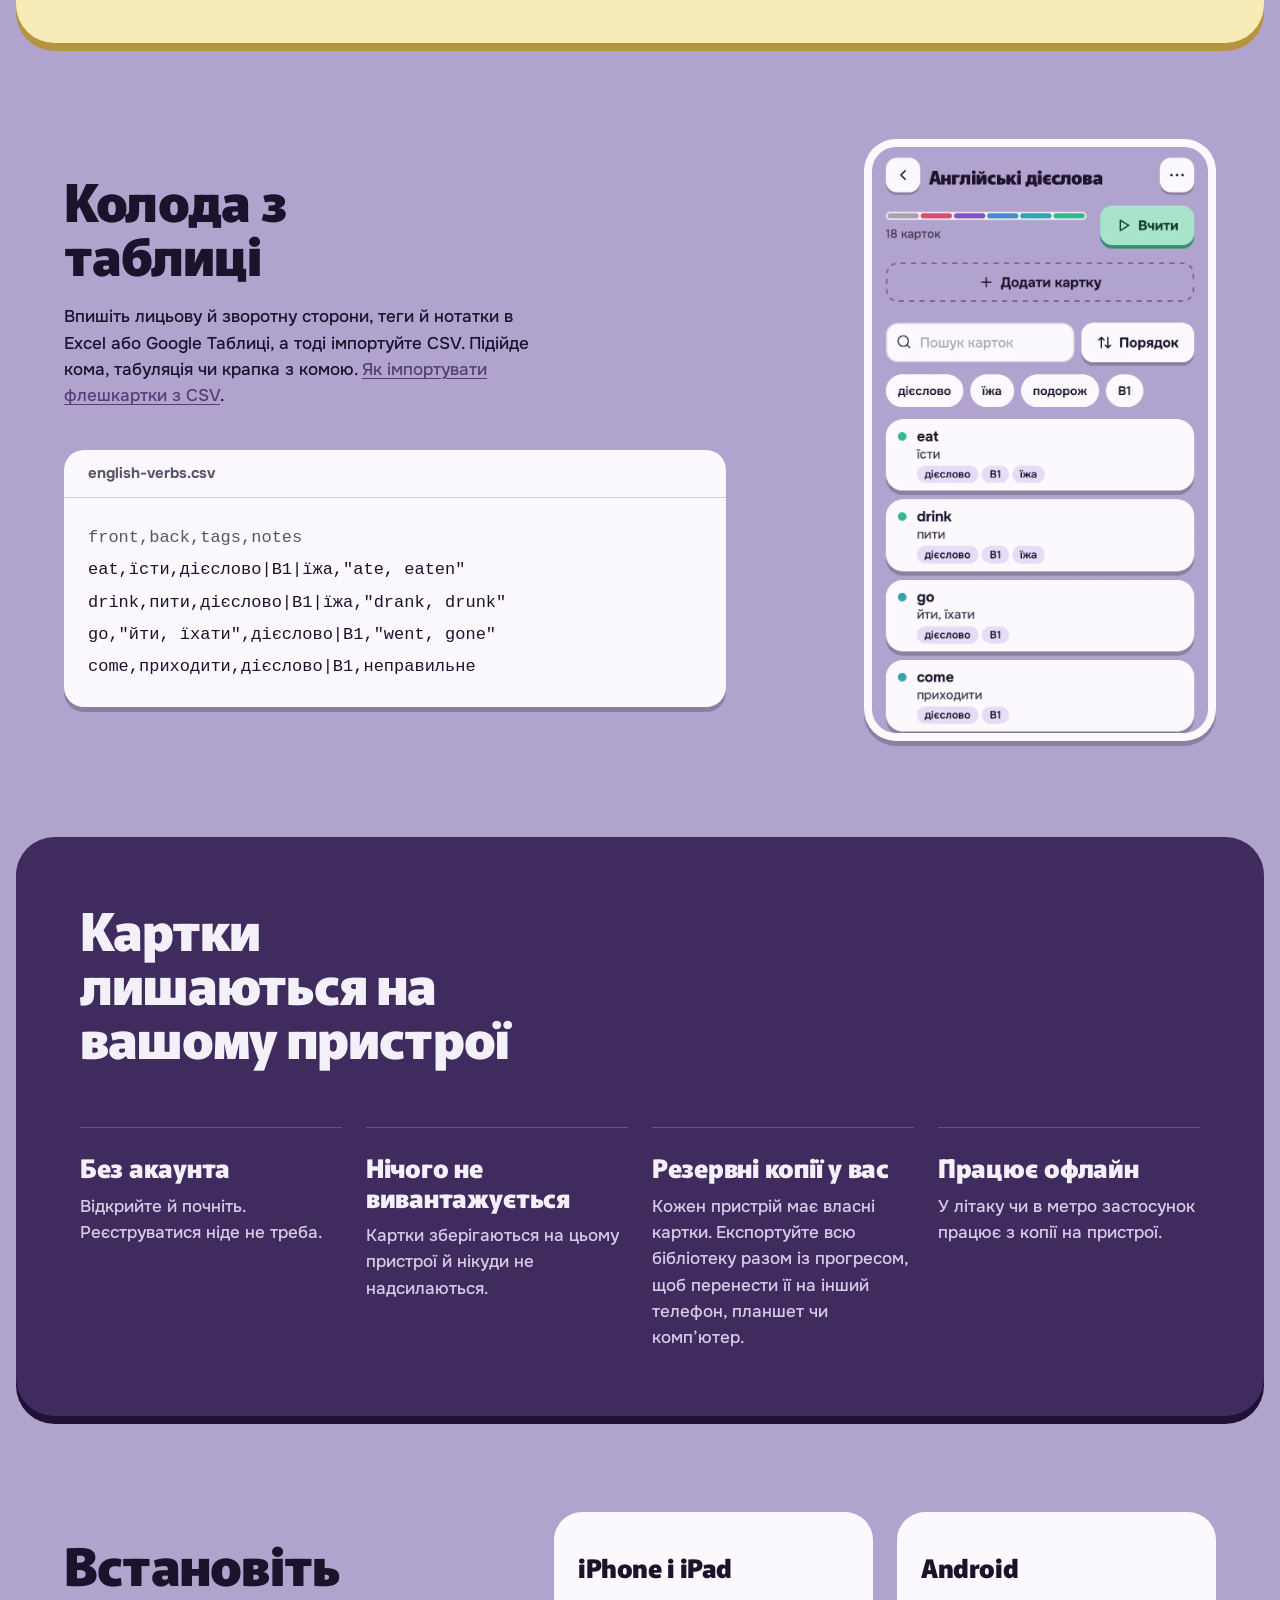
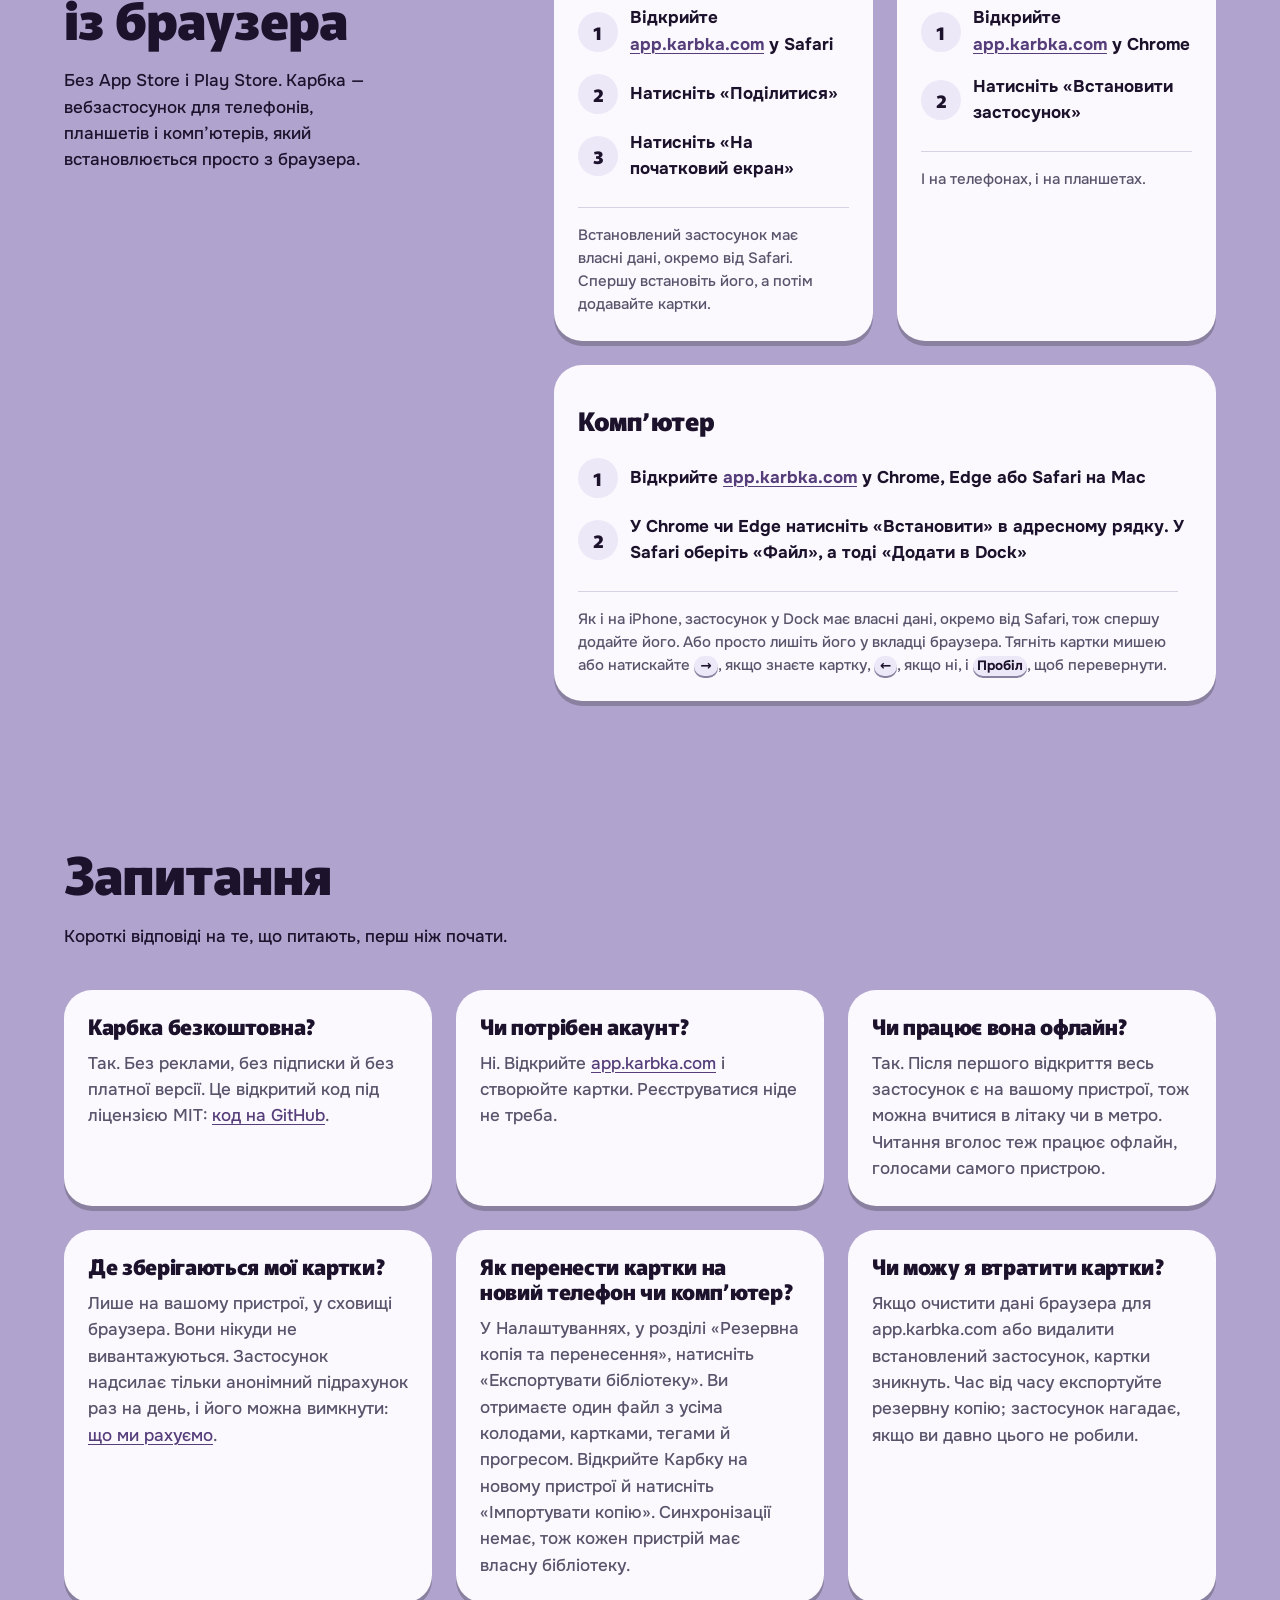
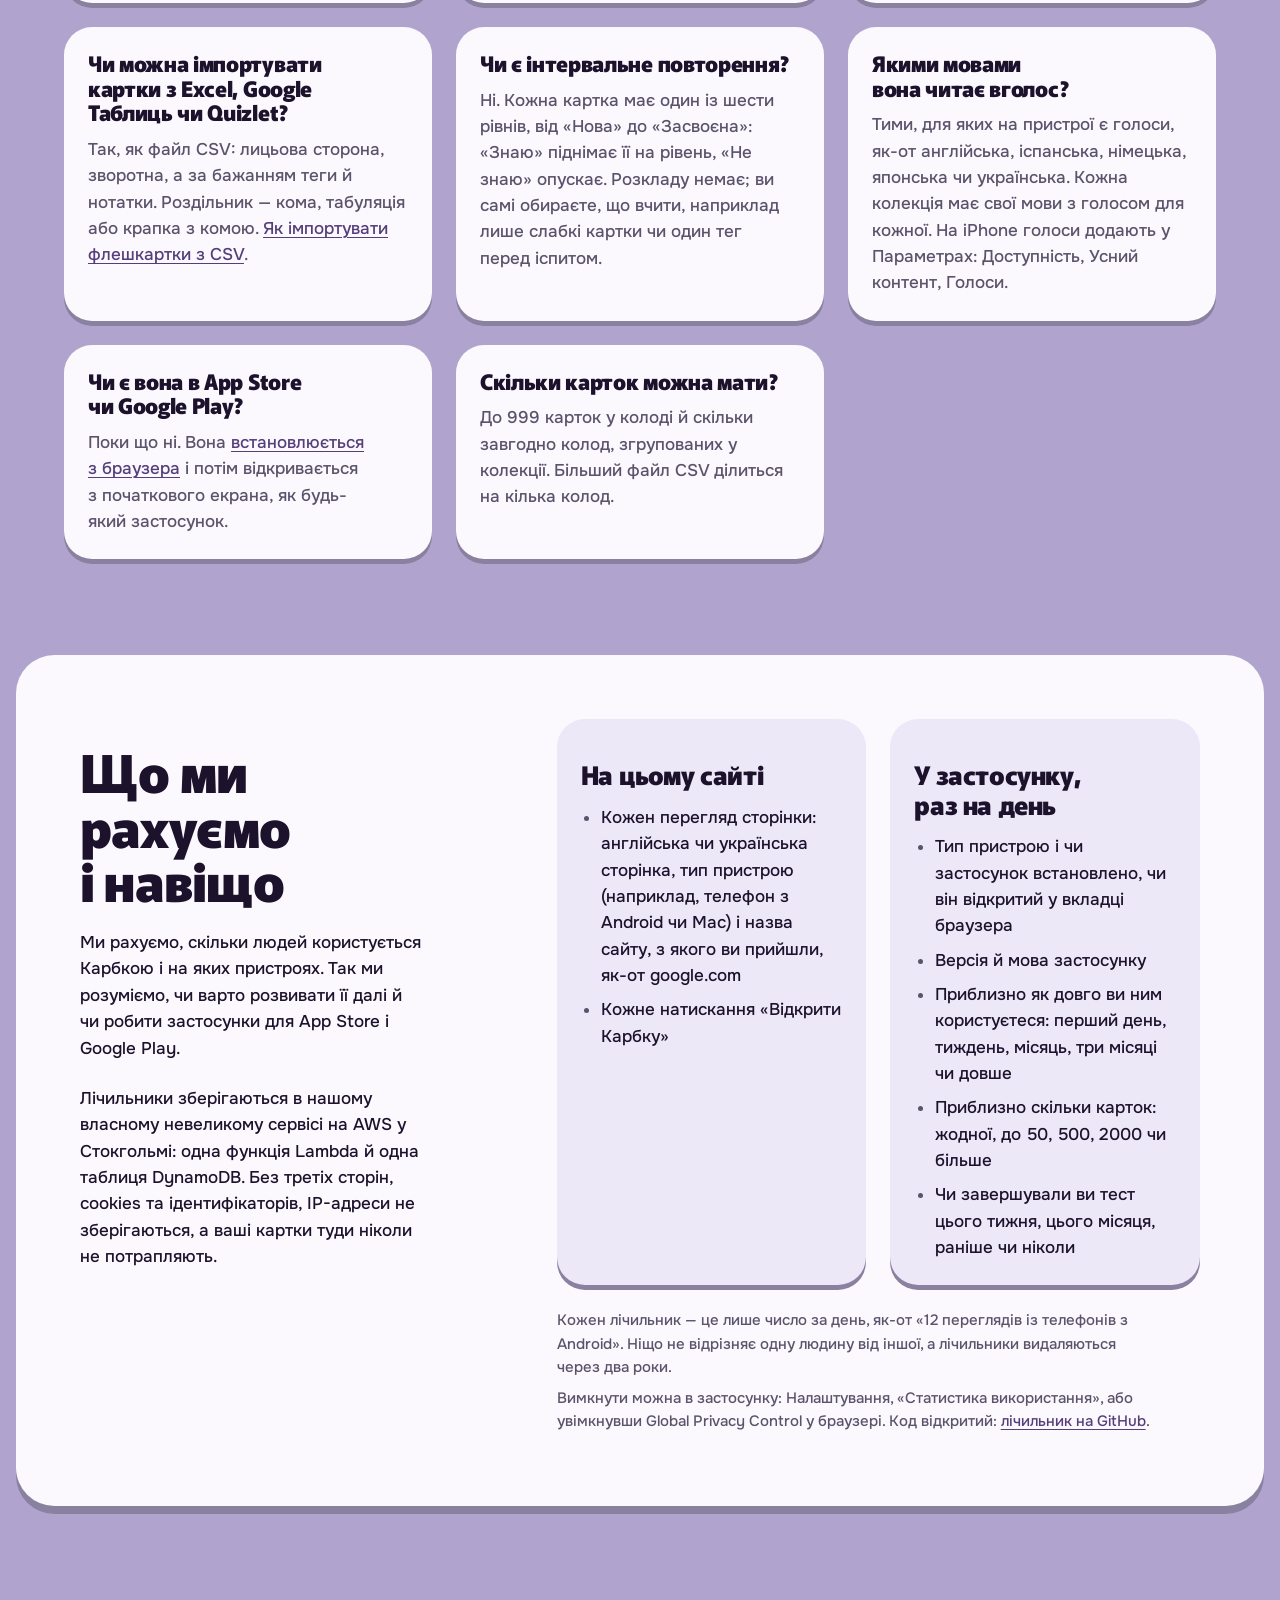
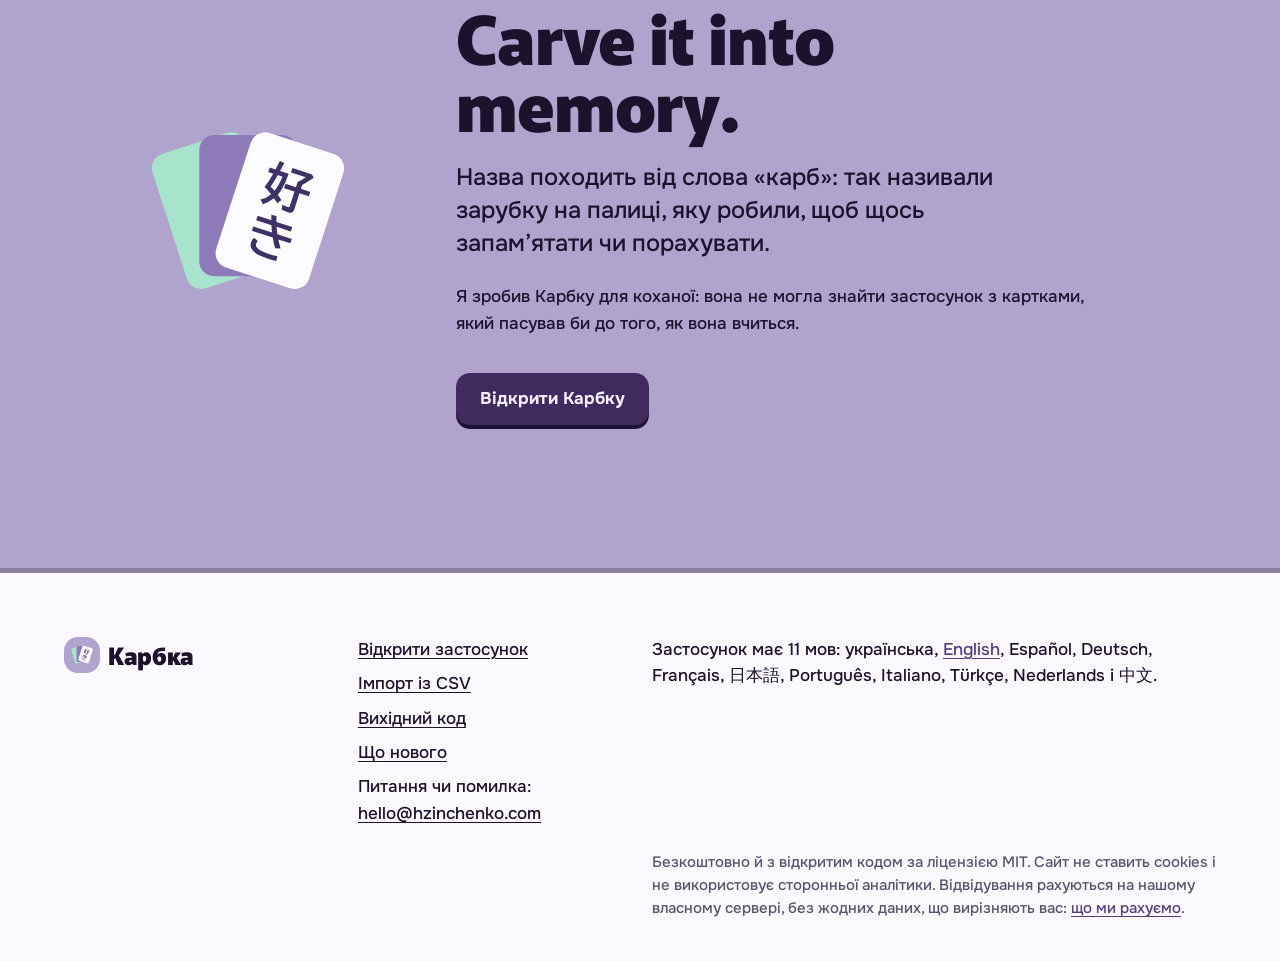
==== commit ce4bd257: "Add a CSV import guide and questions; put searchable words in the h1 New pages /csv/ and /ua/csv/ ex" ====
--- a/ua/index.html
+++ b/ua/index.html
@@ -3,7 +3,7 @@
 <head>
   <meta charset="utf-8" />
   <meta name="viewport" content="width=device-width, initial-scale=1, viewport-fit=cover" />
-  <title>Карбка, флешкартки, які вчать свайпом, навіть офлайн</title>
+  <title>Карбка — безкоштовні флешкартки, які вчать свайпом, навіть офлайн</title>
   <meta name="description" content="Карбка — безкоштовні флешкартки для телефона, планшета й компʼютера. Знаєте картку, свайп управо, не знаєте, вліво. Без акаунта, працює офлайн." />
   <meta name="robots" content="index, follow, max-image-preview:large, max-snippet:-1, max-video-preview:-1" />
   <meta name="author" content="Hlib Zinchenko" />
@@ -63,7 +63,7 @@
         "@type": "WebPage",
         "@id": "https://karbka.com/ua/#webpage",
         "url": "https://karbka.com/ua/",
-        "name": "Карбка, флешкартки, які вчать свайпом, навіть офлайн",
+        "name": "Карбка — безкоштовні флешкартки, які вчать свайпом, навіть офлайн",
         "description": "Карбка — безкоштовні флешкартки для телефона, планшета й компʼютера. Знаєте картку, свайп управо, не знаєте, вліво. Без акаунта, працює офлайн.",
         "inLanguage": "uk",
         "isPartOf": {
@@ -211,6 +211,105 @@
         "name": "Hlib Zinchenko",
         "url": "https://github.com/hlib-zinchenko",
         "email": "mailto:hello@hzinchenko.com"
+      },
+      {
+        "@type": "FAQPage",
+        "@id": "https://karbka.com/ua/#faq",
+        "url": "https://karbka.com/ua/#faq",
+        "inLanguage": "uk",
+        "isPartOf": {
+          "@id": "https://karbka.com/ua/#webpage"
+        },
+        "mainEntity": [
+          {
+            "@type": "Question",
+            "name": "Карбка безкоштовна?",
+            "acceptedAnswer": {
+              "@type": "Answer",
+              "text": "Так. Без реклами, без підписки й без платної версії. Це відкритий код під ліцензією MIT: код на GitHub."
+            }
+          },
+          {
+            "@type": "Question",
+            "name": "Чи потрібен акаунт?",
+            "acceptedAnswer": {
+              "@type": "Answer",
+              "text": "Ні. Відкрийте app.karbka.com і створюйте картки. Реєструватися ніде не треба."
+            }
+          },
+          {
+            "@type": "Question",
+            "name": "Чи працює вона офлайн?",
+            "acceptedAnswer": {
+              "@type": "Answer",
+              "text": "Так. Після першого відкриття весь застосунок є на вашому пристрої, тож можна вчитися в літаку чи в метро. Читання вголос теж працює офлайн, голосами самого пристрою."
+            }
+          },
+          {
+            "@type": "Question",
+            "name": "Де зберігаються мої картки?",
+            "acceptedAnswer": {
+              "@type": "Answer",
+              "text": "Лише на вашому пристрої, у сховищі браузера. Вони нікуди не вивантажуються. Застосунок надсилає тільки анонімний підрахунок раз на день, і його можна вимкнути: що ми рахуємо."
+            }
+          },
+          {
+            "@type": "Question",
+            "name": "Як перенести картки на новий телефон чи компʼютер?",
+            "acceptedAnswer": {
+              "@type": "Answer",
+              "text": "У Налаштуваннях, у розділі «Резервна копія та перенесення», натисніть «Експортувати бібліотеку». Ви отримаєте один файл з усіма колодами, картками, тегами й прогресом. Відкрийте Карбку на новому пристрої й натисніть «Імпортувати копію». Синхронізації немає, тож кожен пристрій має власну бібліотеку."
+            }
+          },
+          {
+            "@type": "Question",
+            "name": "Чи можу я втратити картки?",
+            "acceptedAnswer": {
+              "@type": "Answer",
+              "text": "Якщо очистити дані браузера для app.karbka.com або видалити встановлений застосунок, картки зникнуть. Час від часу експортуйте резервну копію; застосунок нагадає, якщо ви давно цього не робили."
+            }
+          },
+          {
+            "@type": "Question",
+            "name": "Чи можна імпортувати картки з Excel, Google Таблиць чи Quizlet?",
+            "acceptedAnswer": {
+              "@type": "Answer",
+              "text": "Так, як файл CSV: лицьова сторона, зворотна, а за бажанням теги й нотатки. Роздільник — кома, табуляція або крапка з комою. Як імпортувати флешкартки з CSV."
+            }
+          },
+          {
+            "@type": "Question",
+            "name": "Чи є інтервальне повторення?",
+            "acceptedAnswer": {
+              "@type": "Answer",
+              "text": "Ні. Кожна картка має один із шести рівнів, від «Нова» до «Засвоєна»: «Знаю» піднімає її на рівень, «Не знаю» опускає. Розкладу немає; ви самі обираєте, що вчити, наприклад лише слабкі картки чи один тег перед іспитом."
+            }
+          },
+          {
+            "@type": "Question",
+            "name": "Якими мовами вона читає вголос?",
+            "acceptedAnswer": {
+              "@type": "Answer",
+              "text": "Тими, для яких на пристрої є голоси, як-от англійська, іспанська, німецька, японська чи українська. Кожна колекція має свої мови з голосом для кожної. На iPhone голоси додають у Параметрах: Доступність, Усний контент, Голоси."
+            }
+          },
+          {
+            "@type": "Question",
+            "name": "Чи є вона в App Store чи Google Play?",
+            "acceptedAnswer": {
+              "@type": "Answer",
+              "text": "Поки що ні. Вона встановлюється з браузера і потім відкривається з початкового екрана, як будь-який застосунок."
+            }
+          },
+          {
+            "@type": "Question",
+            "name": "Скільки карток можна мати?",
+            "acceptedAnswer": {
+              "@type": "Answer",
+              "text": "До 999 карток у колоді й скільки завгодно колод, згрупованих у колекції. Більший файл CSV ділиться на кілька колод."
+            }
+          }
+        ]
       }
     ]
   }
@@ -241,7 +340,7 @@
     <!-- Hero: the headline beside a deck the visitor can study. Ukrainian copy of /index.html; keep the two in step. -->
     <section class="hero wrap" aria-labelledby="hero-h">
       <div class="hero-copy">
-        <h1 id="hero-h">Закарбуй у памʼяті.</h1>
+        <h1 id="hero-h"><span class="hero-kicker">Карбка — безкоштовні флешкартки</span> Закарбуй у памʼяті.</h1>
         <p class="lede">Флешкартки, які вчать свайпом, на телефоні, планшеті чи компʼютері, навіть офлайн.</p>
         <div class="actions">
           <a class="btn btn-primary" href="https://app.karbka.com/">Відкрити Карбку</a>
@@ -423,7 +522,7 @@
     <section class="csv wrap" aria-labelledby="csv-h">
       <div class="csv-head">
         <h2 id="csv-h">Колода з таблиці</h2>
-        <p>Впишіть лицьову й зворотну сторони, теги й нотатки в Excel або Google Таблиці, а тоді імпортуйте CSV. Підійде кома, табуляція чи крапка з комою.</p>
+        <p>Впишіть лицьову й зворотну сторони, теги й нотатки в Excel або Google Таблиці, а тоді імпортуйте CSV. Підійде кома, табуляція чи крапка з комою. <a href="/ua/csv/">Як імпортувати флешкартки з CSV</a>.</p>
       </div>
       <figure class="csv-file">
         <figcaption>english-verbs.csv</figcaption>
@@ -496,6 +595,60 @@
       </div>
     </section>
 
+    <!-- Questions people ask before they start; the same questions are the FAQPage in the JSON-LD. -->
+    <section class="faq wrap" id="faq" aria-labelledby="faq-h">
+      <div class="faq-head">
+        <h2 id="faq-h">Запитання</h2>
+        <p>Короткі відповіді на те, що питають, перш ніж почати.</p>
+      </div>
+      <div class="faq-list">
+        <div class="panel faq-item">
+          <h3 id="faq-1">Карбка безкоштовна?</h3>
+          <p>Так. Без реклами, без підписки й без платної версії. Це відкритий код під ліцензією MIT: <a href="https://github.com/hlib-zinchenko/karbka">код на GitHub</a>.</p>
+        </div>
+        <div class="panel faq-item">
+          <h3 id="faq-2">Чи потрібен акаунт?</h3>
+          <p>Ні. Відкрийте <a href="https://app.karbka.com/">app.karbka.com</a> і створюйте картки. Реєструватися ніде не треба.</p>
+        </div>
+        <div class="panel faq-item">
+          <h3 id="faq-3">Чи працює вона офлайн?</h3>
+          <p>Так. Після першого відкриття весь застосунок є на вашому пристрої, тож можна вчитися в літаку чи в метро. Читання вголос теж працює офлайн, голосами самого пристрою.</p>
+        </div>
+        <div class="panel faq-item">
+          <h3 id="faq-4">Де зберігаються мої картки?</h3>
+          <p>Лише на вашому пристрої, у сховищі браузера. Вони нікуди не вивантажуються. Застосунок надсилає тільки анонімний підрахунок раз на день, і його можна вимкнути: <a href="#counts">що ми рахуємо</a>.</p>
+        </div>
+        <div class="panel faq-item">
+          <h3 id="faq-5">Як перенести картки на новий телефон чи компʼютер?</h3>
+          <p>У Налаштуваннях, у розділі «Резервна копія та перенесення», натисніть «Експортувати бібліотеку». Ви отримаєте один файл з усіма колодами, картками, тегами й прогресом. Відкрийте Карбку на новому пристрої й натисніть «Імпортувати копію». Синхронізації немає, тож кожен пристрій має власну бібліотеку.</p>
+        </div>
+        <div class="panel faq-item">
+          <h3 id="faq-6">Чи можу я втратити картки?</h3>
+          <p>Якщо очистити дані браузера для app.karbka.com або видалити встановлений застосунок, картки зникнуть. Час від часу експортуйте резервну копію; застосунок нагадає, якщо ви давно цього не робили.</p>
+        </div>
+        <div class="panel faq-item">
+          <h3 id="faq-7">Чи можна імпортувати картки з Excel, Google Таблиць чи Quizlet?</h3>
+          <p>Так, як файл CSV: лицьова сторона, зворотна, а за бажанням теги й нотатки. Роздільник — кома, табуляція або крапка з комою. <a href="/ua/csv/">Як імпортувати флешкартки з CSV</a>.</p>
+        </div>
+        <div class="panel faq-item">
+          <h3 id="faq-8">Чи є інтервальне повторення?</h3>
+          <p>Ні. Кожна картка має один із шести рівнів, від «Нова» до «Засвоєна»: «Знаю» піднімає її на рівень, «Не знаю» опускає. Розкладу немає; ви самі обираєте, що вчити, наприклад лише слабкі картки чи один тег перед іспитом.</p>
+        </div>
+        <div class="panel faq-item">
+          <h3 id="faq-9">Якими мовами вона читає вголос?</h3>
+          <p>Тими, для яких на пристрої є голоси, як-от англійська, іспанська, німецька, японська чи українська. Кожна колекція має свої мови з голосом для кожної. На iPhone голоси додають у Параметрах: Доступність, Усний контент, Голоси.</p>
+        </div>
+        <div class="panel faq-item">
+          <h3 id="faq-10">Чи є вона в App Store чи Google Play?</h3>
+          <p>Поки що ні. Вона <a href="#install">встановлюється з браузера</a> і потім відкривається з початкового екрана, як будь-який застосунок.</p>
+        </div>
+        <div class="panel faq-item">
+          <h3 id="faq-11">Скільки карток можна мати?</h3>
+          <p>До 999 карток у колоді й скільки завгодно колод, згрупованих у колекції. Більший файл CSV ділиться на кілька колод.</p>
+        </div>
+      </div>
+    </section>
+
     <!-- What we count, and why: the only data that leaves anyone's device. -->
     <section class="sheet counts" id="counts" aria-labelledby="counts-h">
       <div class="counts-head">
@@ -548,6 +701,7 @@
       </a>
       <ul class="footer-links">
         <li><a href="https://app.karbka.com/">Відкрити застосунок</a></li>
+        <li><a href="/ua/csv/">Імпорт із CSV</a></li>
         <li><a href="https://github.com/hlib-zinchenko/karbka">Вихідний код</a></li>
         <li><a href="https://github.com/hlib-zinchenko/karbka/releases">Що нового</a></li>
         <li>Питання чи помилка: <a href="mailto:hello@hzinchenko.com">hello@hzinchenko.com</a></li>
--- a/styles.css
+++ b/styles.css
@@ -379,6 +379,7 @@
 @media (max-width: 30rem) {
   /* The hero's install button and the language link stay; these go. */
   .nav-source,
+  .nav-install,
   .nav-links > a[href='#install'] {
     display: none;
   }
@@ -418,6 +419,13 @@
 }
 .hero-copy {
   grid-column: 1 / 7;
+}
+/* What the app is, in words people search for, above the slogan (both are the h1). */
+.hero-kicker {
+  display: block;
+  margin-bottom: var(--space-md);
+  font: 700 var(--text-lede)/1.3 var(--font-ui);
+  letter-spacing: 0;
 }
 .lede {
   margin-top: var(--space-lg);
@@ -1072,6 +1080,205 @@
   text-align: center;
 }
 
+/* ---------- Questions ---------- */
+.faq {
+  display: grid;
+  gap: var(--space-xl);
+}
+.faq-head {
+  display: grid;
+  gap: var(--space-lg);
+}
+.faq-head p {
+  max-width: 44ch;
+}
+.faq-list {
+  display: grid;
+  grid-template-columns: repeat(auto-fit, minmax(min(100%, 22rem), 1fr));
+  gap: var(--space-lg);
+}
+.faq-item {
+  display: grid;
+  align-content: start;
+  gap: var(--space-sm);
+  padding: var(--space-lg);
+}
+.faq-item h3 {
+  font-size: clamp(1.1875rem, 1.1rem + 0.3vw, 1.375rem);
+}
+.faq-item p {
+  color: var(--muted-2);
+}
+
+/* ---------- Guide pages (/csv/, /ua/csv/) ---------- */
+.guide-hero {
+  display: grid;
+  gap: var(--space-lg);
+  padding-block: var(--space-xl) var(--space-lg);
+}
+.guide-hero h1 {
+  max-width: 18ch;
+  font-size: var(--text-statement);
+  line-height: 1.02;
+}
+.guide-hero .lede {
+  margin-top: 0;
+  max-width: 44ch;
+}
+.guide-hero .actions {
+  margin-top: var(--space-sm);
+}
+.crumbs ol {
+  display: flex;
+  flex-wrap: wrap;
+  gap: var(--space-xs);
+  margin: 0;
+  padding: 0;
+  list-style: none;
+  font-weight: 700;
+}
+.crumbs li + li::before {
+  content: '›';
+  margin-right: var(--space-xs);
+}
+.crumbs a {
+  color: var(--text);
+}
+.guide code {
+  font: 500 0.92em/1 var(--font-mono);
+}
+.guide :not(pre) > code {
+  padding: 0.1em 0.35em;
+  border-radius: 6px;
+  background: var(--surface-2);
+}
+.guide-format {
+  display: grid;
+  grid-template-columns: repeat(12, minmax(0, 1fr));
+  column-gap: var(--space-lg);
+  row-gap: var(--space-xl);
+  align-items: start;
+}
+.guide-format-copy {
+  grid-column: 1 / 8;
+  display: grid;
+  gap: var(--space-lg);
+}
+.guide-format .csv-file {
+  grid-column: 8 / 13;
+  grid-row: auto;
+  align-self: center;
+  background: var(--surface-2);
+}
+.guide-format .csv-file pre {
+  font-size: var(--text-small);
+}
+.table-scroll {
+  overflow-x: auto;
+}
+.columns {
+  width: 100%;
+  border-collapse: collapse;
+}
+.columns th,
+.columns td {
+  padding: var(--space-sm) var(--space-md) var(--space-sm) 0;
+  border-bottom: 1px solid var(--border);
+  text-align: left;
+  vertical-align: top;
+}
+.columns thead th {
+  color: var(--muted-2);
+  font-size: var(--text-small);
+}
+.columns tbody th {
+  white-space: nowrap;
+}
+.guide-rules {
+  grid-column: 1 / -1;
+  display: grid;
+  gap: var(--space-md);
+}
+.guide-rules ul {
+  display: grid;
+  grid-template-columns: repeat(auto-fit, minmax(min(100%, 20rem), 1fr));
+  gap: var(--space-md) var(--space-xl);
+  margin: 0;
+  padding: 0;
+  list-style: none;
+}
+.guide-rules li {
+  padding-top: var(--space-md);
+  border-top: 1px solid var(--border);
+}
+.guide-sources,
+.guide-import {
+  display: grid;
+  gap: var(--space-xl);
+}
+.guide-head {
+  display: grid;
+  gap: var(--space-lg);
+}
+.guide-head p {
+  max-width: 50ch;
+}
+.guide-panels {
+  display: grid;
+  grid-template-columns: repeat(auto-fit, minmax(min(100%, 17rem), 1fr));
+  gap: var(--space-lg);
+}
+/* Four sources: two by two, four across on a wide screen, one column on a phone. */
+.guide-sources .guide-panels {
+  grid-template-columns: repeat(2, minmax(0, 1fr));
+}
+@media (min-width: 80rem) {
+  .guide-sources .guide-panels {
+    grid-template-columns: repeat(4, minmax(0, 1fr));
+  }
+}
+@media (max-width: 40rem) {
+  .guide-sources .guide-panels {
+    grid-template-columns: minmax(0, 1fr);
+  }
+}
+.guide-panels-stack {
+  grid-template-columns: minmax(0, 1fr);
+}
+.guide-import-body {
+  display: grid;
+  grid-template-columns: minmax(0, 1fr) min(100%, 20rem);
+  gap: var(--space-xl);
+  align-items: start;
+}
+.guide-import .shot-deck {
+  grid-column: auto;
+  grid-row: auto;
+  width: 100%;
+}
+.guide-export {
+  display: grid;
+  gap: var(--space-lg);
+}
+.guide-export p {
+  max-width: 60ch;
+  font-size: var(--text-lede);
+  line-height: 1.45;
+}
+@media (max-width: 60rem) {
+  .guide-format-copy,
+  .guide-format .csv-file {
+    grid-column: 1 / -1;
+  }
+  .guide-import-body {
+    grid-template-columns: minmax(0, 1fr);
+  }
+  .guide-import .shot-deck {
+    justify-self: center;
+    width: min(100%, 20rem);
+  }
+}
+
 /* ---------- What we count ---------- */
 .counts {
   display: grid;
